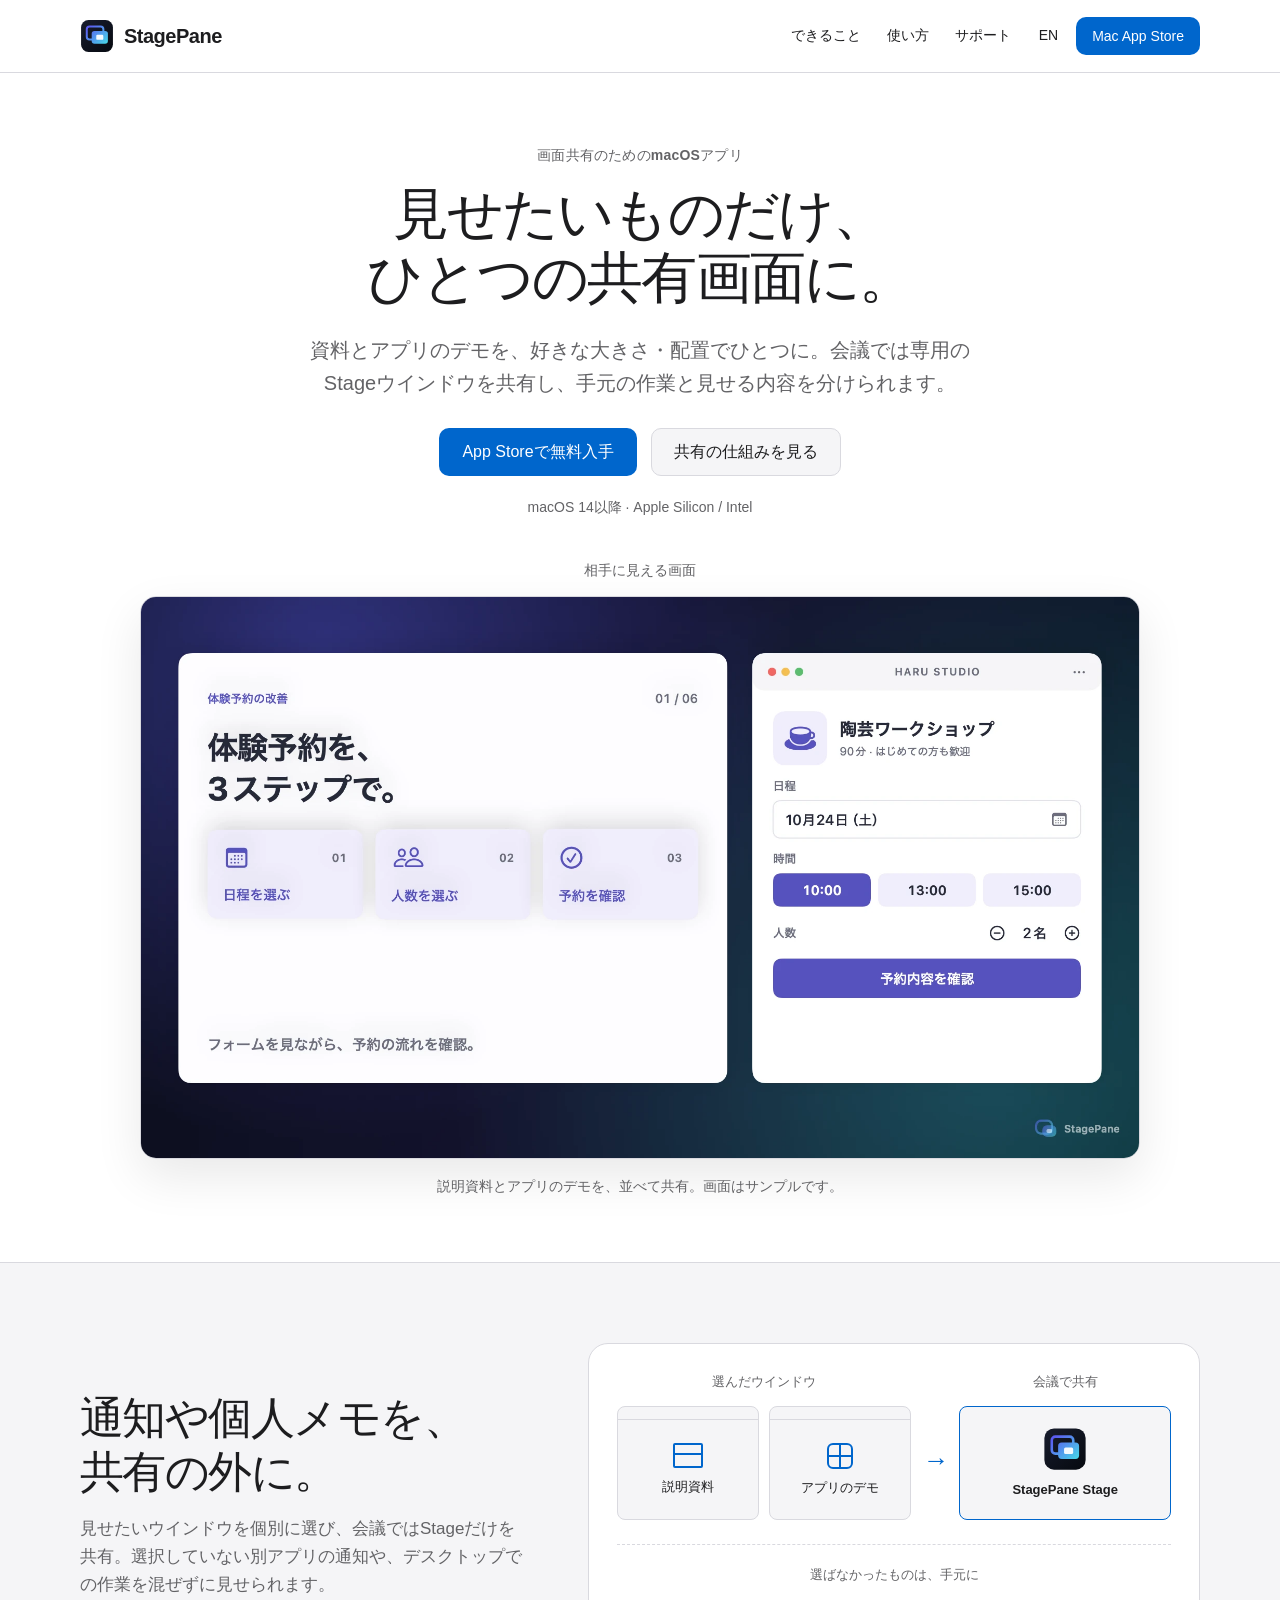
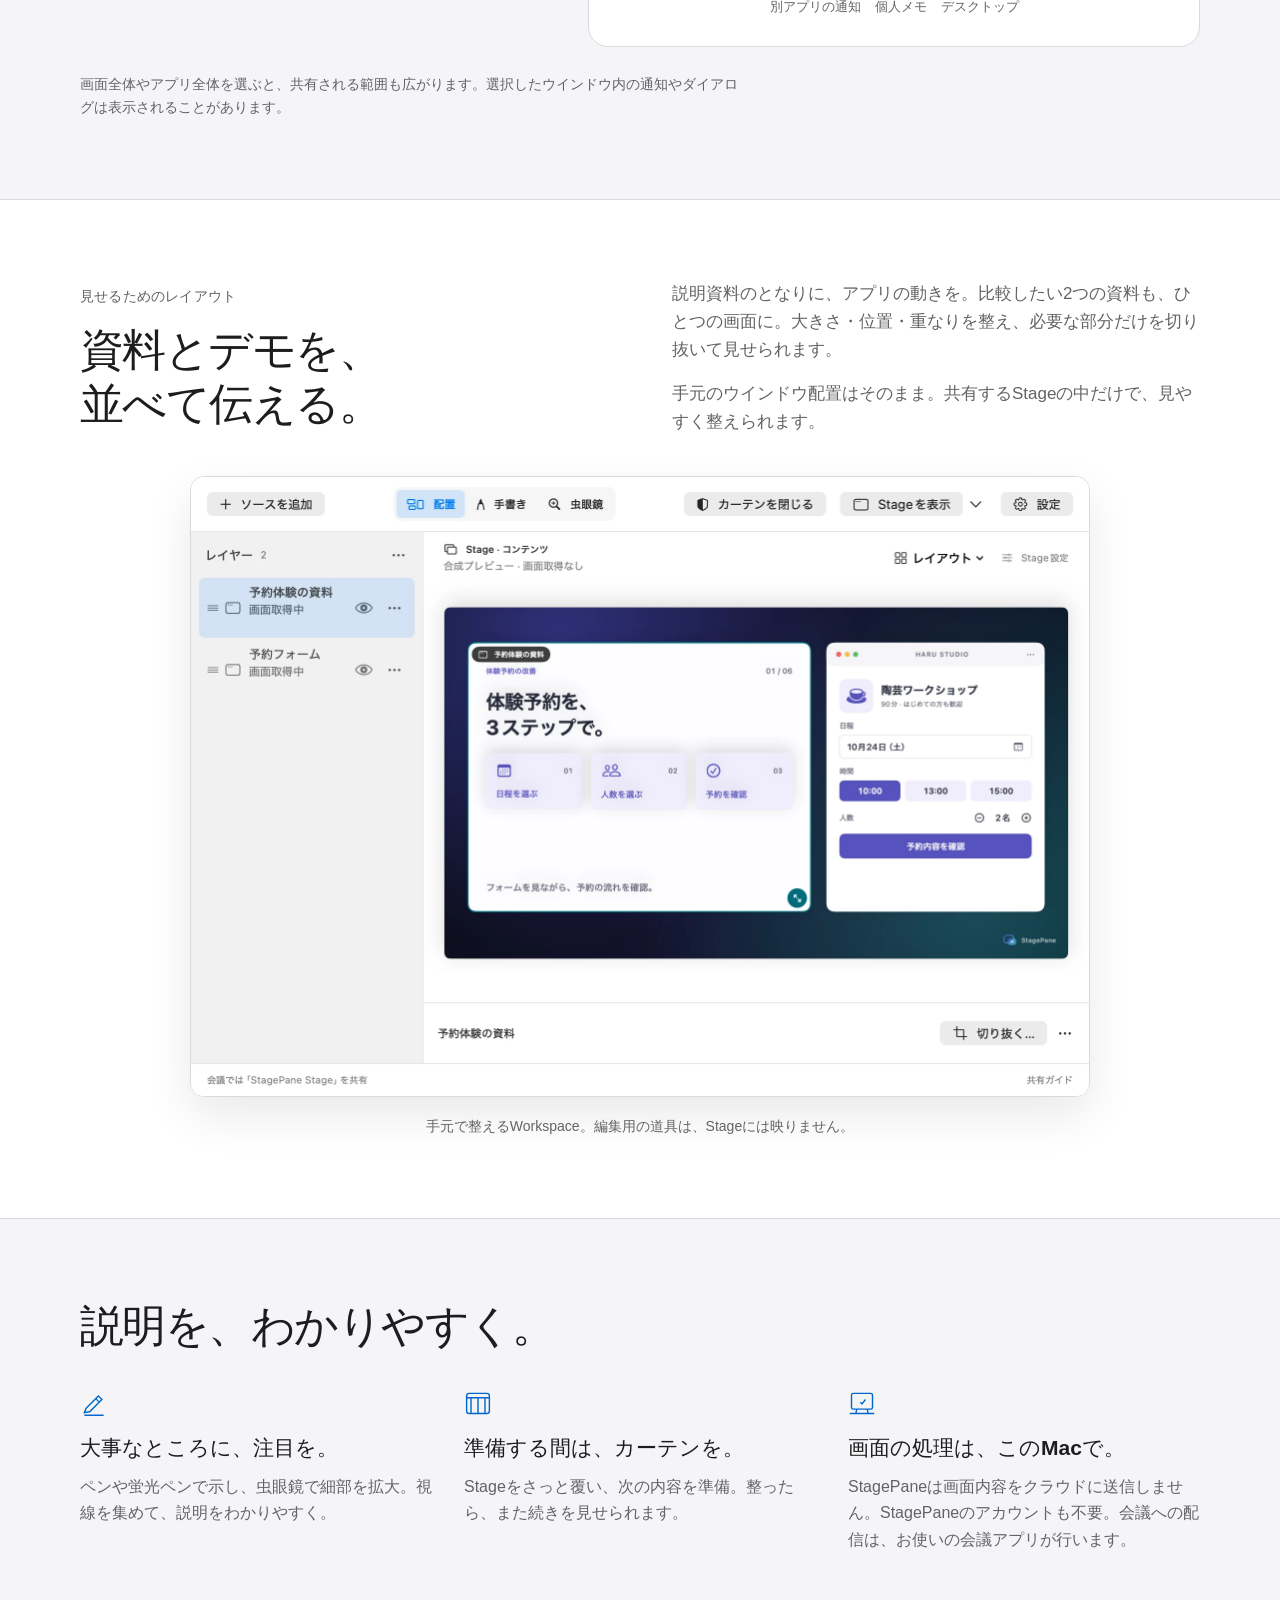
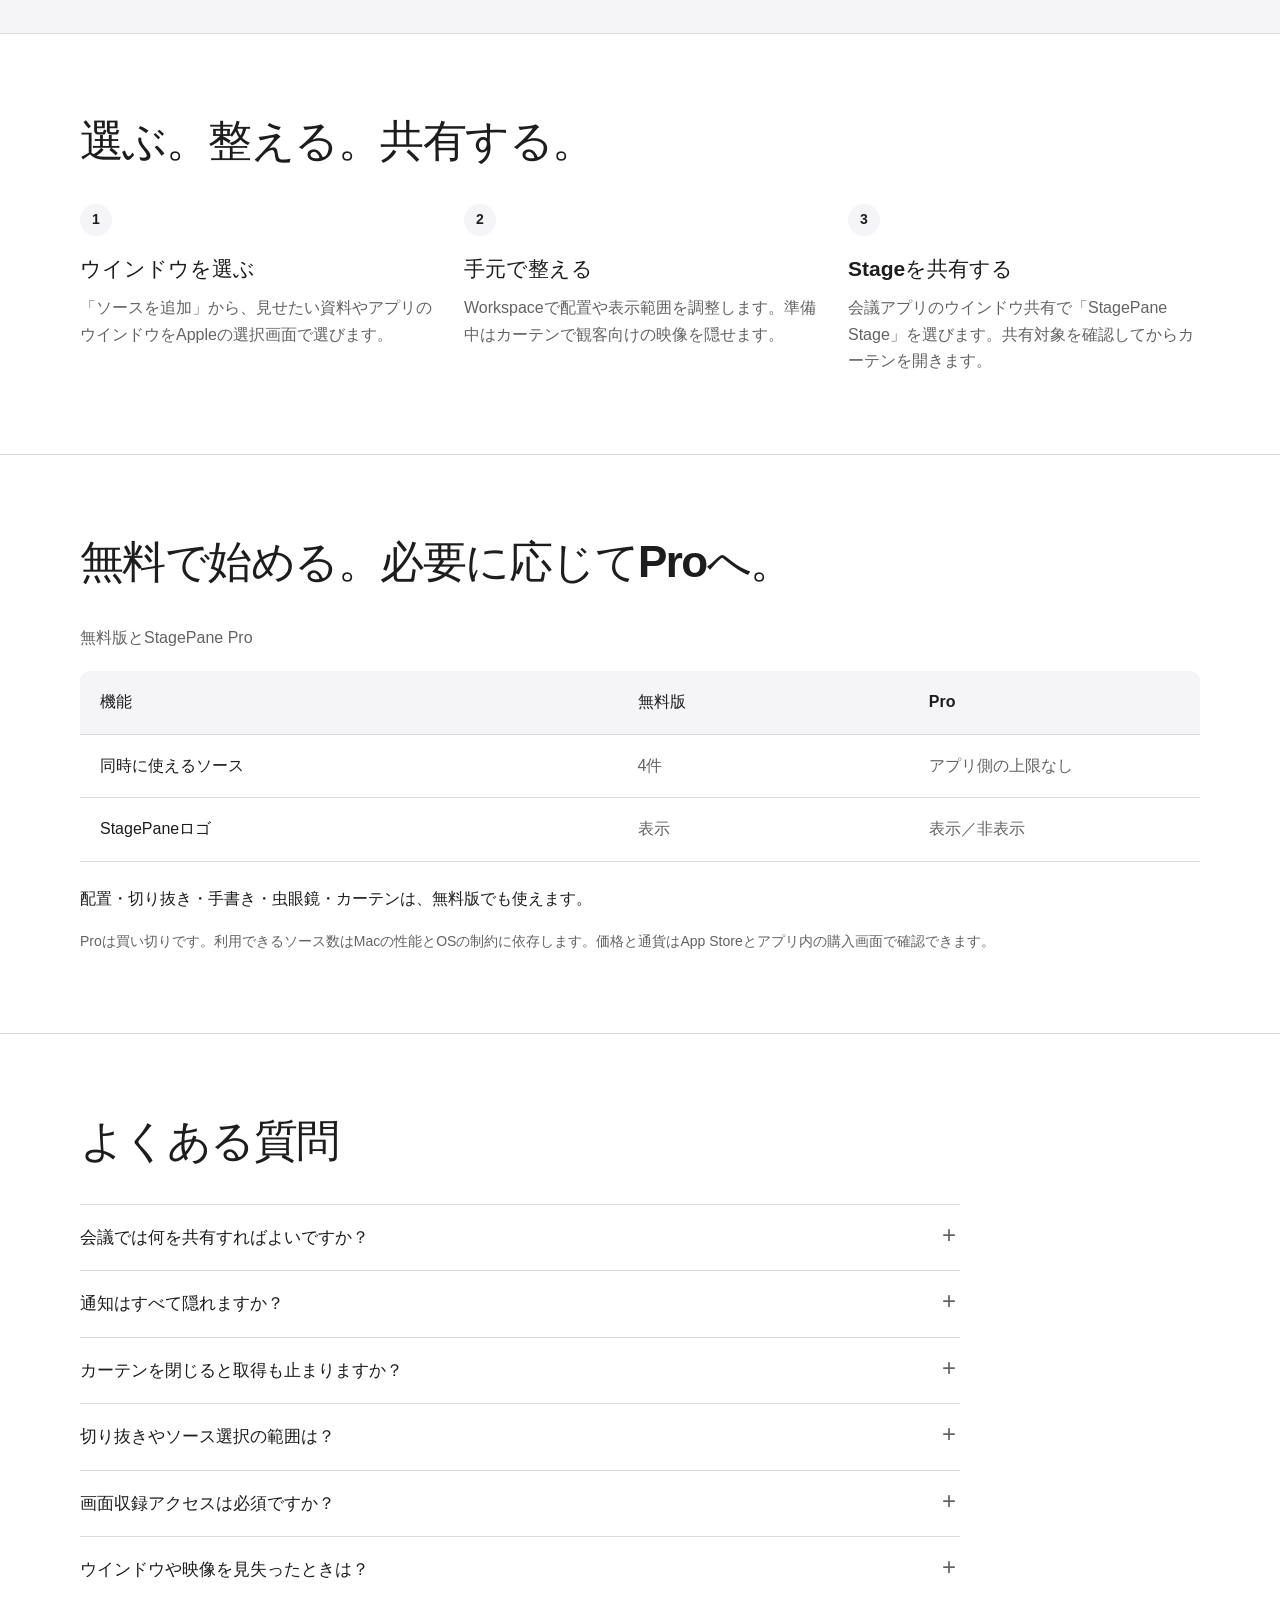
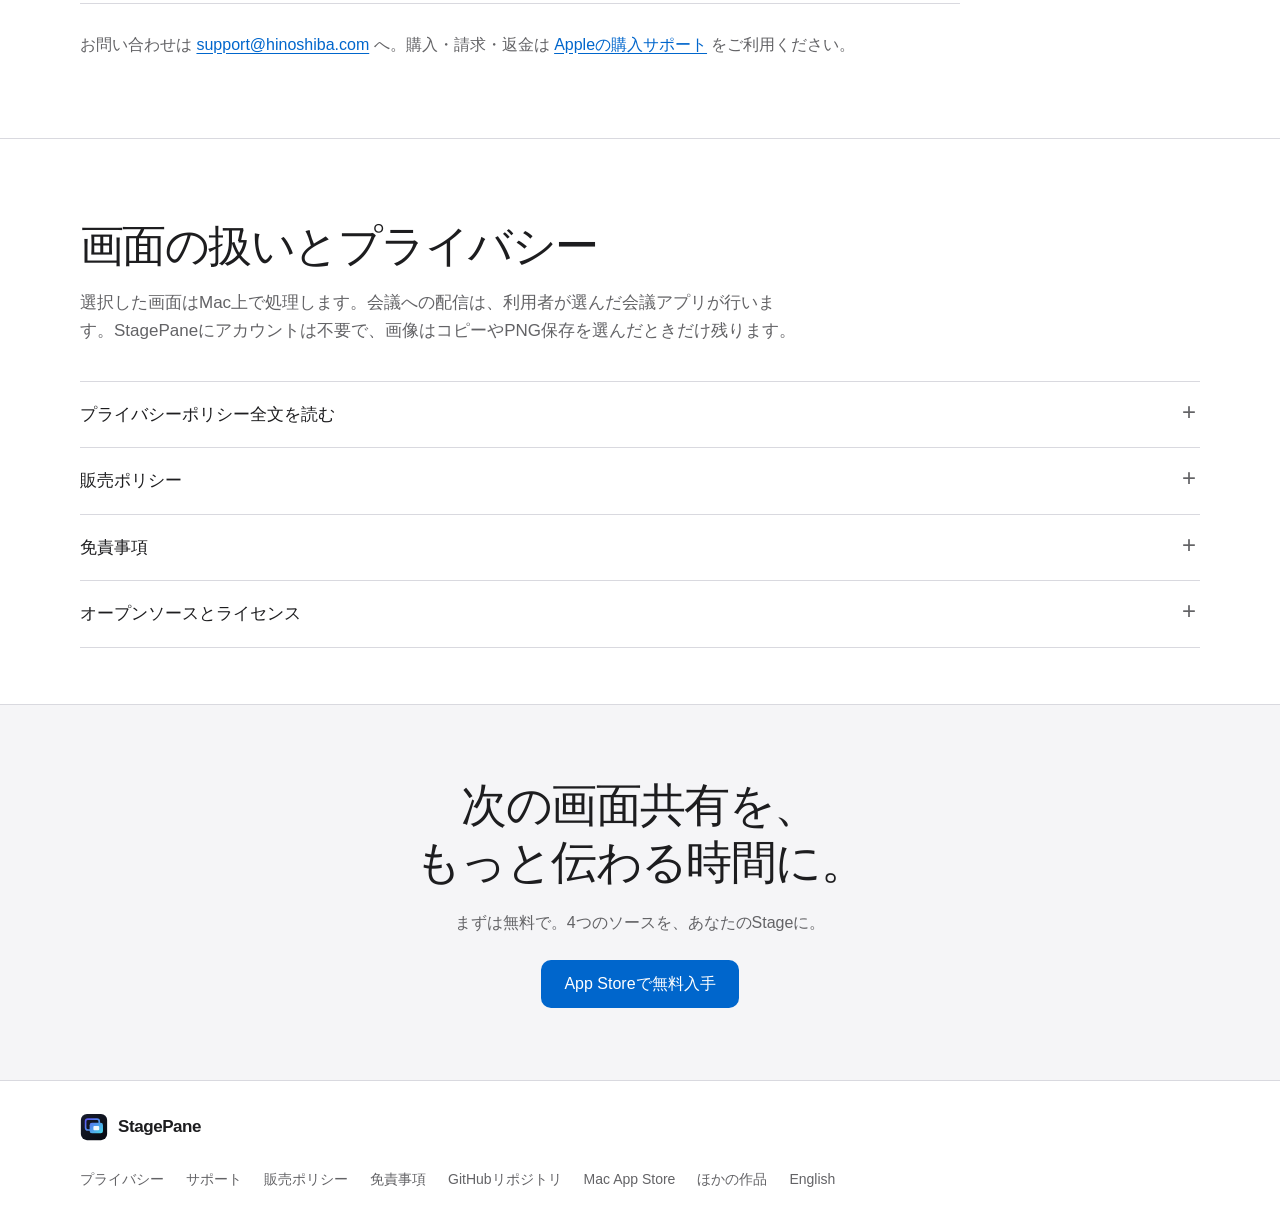
==== site/index.html @ 351c5b65 "Explain StagePane benefits with audience-first product examples Signed-off-by: kai-kun-ai <261557697" ====
<!doctype html>
<html lang="ja">
<head>
<meta charset="utf-8">
<meta name="viewport" content="width=device-width, initial-scale=1">
<title>StagePane — 見せたいものだけ、ひとつの共有ウインドウに。</title>
<meta name="description" data-i18n="meta-description" content="資料とアプリを自由に並べて、ひとつの共有ウインドウに。選んだウインドウだけを共有し、通知や手元の作業と分けられるmacOSアプリ。4ソースまで無料。">
<meta name="theme-color" content="#ffffff" media="(prefers-color-scheme: light)">
<meta name="theme-color" content="#161617" media="(prefers-color-scheme: dark)">
<meta property="og:type" content="website">
<meta property="og:site_name" content="StagePane">
<meta property="og:locale" data-i18n="meta-locale" content="ja_JP">
<meta property="og:locale:alternate" data-i18n="meta-alternate-locale" content="en_US">
<meta property="og:title" data-i18n="meta-title" content="StagePane — 見せたいものだけ、ひとつの共有ウインドウに。">
<meta property="og:description" data-i18n="meta-description" content="資料とアプリを自由に並べて、ひとつの共有ウインドウに。選んだウインドウだけを共有し、通知や手元の作業と分けられるmacOSアプリ。4ソースまで無料。">
<meta property="og:url" data-i18n="meta-url" content="https://stagepane.hinoshiba.com/">
<meta property="og:image" data-i18n="meta-image" content="https://stagepane.hinoshiba.com/assets/screenshots/ja/product-stage.webp">
<meta property="og:image:type" content="image/webp">
<meta property="og:image:width" content="1920">
<meta property="og:image:height" content="1080">
<meta property="og:image:alt" data-i18n="meta-image-alt" content="説明資料と予約アプリのデモを左右に並べたStageの表示例">
<meta name="twitter:card" content="summary_large_image">
<meta name="twitter:title" data-i18n="meta-title" content="StagePane — 見せたいものだけ、ひとつの共有ウインドウに。">
<meta name="twitter:description" data-i18n="meta-description" content="資料とアプリを自由に並べて、ひとつの共有ウインドウに。選んだウインドウだけを共有し、通知や手元の作業と分けられるmacOSアプリ。4ソースまで無料。">
<meta name="twitter:image" data-i18n="meta-image" content="https://stagepane.hinoshiba.com/assets/screenshots/ja/product-stage.webp">
<meta name="twitter:image:alt" data-i18n="meta-image-alt" content="説明資料と予約アプリのデモを左右に並べたStageの表示例">
<link rel="canonical" data-i18n="canonical" href="https://stagepane.hinoshiba.com/">
<link rel="alternate" hreflang="ja" href="https://stagepane.hinoshiba.com/">
<link rel="alternate" hreflang="en" href="https://stagepane.hinoshiba.com/?lang=en">
<link rel="alternate" hreflang="x-default" href="https://stagepane.hinoshiba.com/">
<link rel="icon" href="assets/StagePaneMark.svg" type="image/svg+xml">
<link rel="stylesheet" href="styles.css?v=20261014-product">
<script id="application-data" type="application/ld+json">{"@context": "https://schema.org", "@type": "SoftwareApplication", "name": "StagePane", "applicationCategory": "ProductivityApplication", "operatingSystem": "macOS 14 or later", "description": "資料とアプリを自由に並べて、ひとつの共有ウインドウに。選んだウインドウだけを共有し、通知や手元の作業と分けられるmacOSアプリ。4ソースまで無料。", "url": "https://stagepane.hinoshiba.com/", "sameAs": "https://github.com/hinoshiba/StagePane", "license": "https://www.apache.org/licenses/LICENSE-2.0"}</script>
<script defer src="site.js?v=20261014-product"></script>
</head><body>
<a data-i18n="skip" href="#main" class="skip-link">本文へ移動</a>
<header class="site-header"><div class="shell header-inner">
<a class="brand" data-i18n="home" href="#top" aria-label="StagePane ホーム"><img src="assets/StagePaneMark.svg" width="36" height="36" alt=""><span>StagePane</span></a>
<nav class="site-nav" data-i18n="nav" aria-label="メインナビゲーション"><a data-i18n="features" href="#features">できること</a>
<a data-i18n="how" href="#how-it-works">使い方</a>
<a data-i18n="support" href="#support">サポート</a></nav>
<div class="header-actions">
<a data-i18n="language" href="?lang=en" data-language="en" hreflang="en" lang="en" aria-label="英語に切り替える">EN</a>
<a data-i18n="store" href="https://apps.apple.com/jp/app/id6802005741" class="button button-primary">Mac App Store</a>
</div>
<details class="mobile-menu">
<summary data-i18n="menu">メニュー</summary>
<nav data-i18n="nav" aria-label="メインナビゲーション"><a data-i18n="features" href="#features">できること</a>
<a data-i18n="how" href="#how-it-works">使い方</a>
<a data-i18n="support" href="#support">サポート</a></nav>
</details></div></header>
<main id="main">
<section class="hero" id="top"><div class="shell">
<p data-i18n="eyebrow" class="eyebrow">画面共有のためのmacOSアプリ</p>
<h1 data-i18n="hero-title">見せたいものだけ、<br>ひとつの共有画面に。</h1>
<p data-i18n="hero-lead" class="lead">資料とアプリのデモを、好きな大きさ・配置でひとつに。会議では専用のStageウインドウを共有し、手元の作業と見せる内容を分けられます。</p>
<div class="hero-actions">
<a data-i18n="store-cta" href="https://apps.apple.com/jp/app/id6802005741" class="button button-primary">App Storeで無料入手</a>
<a data-i18n="preview-link" href="#features" class="button button-secondary">共有の仕組みを見る</a>
</div>
<p data-i18n="compatibility" class="compatibility">macOS 14以降 · Apple Silicon / Intel</p>
</div></section>
<section class="shell" id="workspace-proof" aria-labelledby="audience-label">
<figure class="hero-preview">
<p class="image-label" id="audience-label" data-i18n="audience-label">相手に見える画面</p>
<a class="stage-preview" data-i18n="stage-zoom" href="assets/screenshots/ja/product-stage.webp" aria-label="画像を拡大: 説明資料と予約アプリのデモを左右に並べたStageの表示例">
<img data-i18n="stage-image" src="assets/screenshots/ja/product-stage.webp" alt="説明資料と予約アプリのデモを左右に並べたStageの表示例" width="960" height="540" loading="eager" decoding="async" fetchpriority="high"></a>
<figcaption data-i18n="preview-caption">説明資料とアプリのデモを、並べて共有。画面はサンプルです。</figcaption>
</figure></section>
<section class="section privacy-benefit" id="features"><div class="shell">
<span class="anchor-alias" id="examples" aria-hidden="true"></span>
<div class="benefit-intro"><div class="section-heading">
<h2 data-i18n="privacy-benefit-title">通知や個人メモを、<br>共有の外に。</h2>
<p data-i18n="privacy-benefit-copy">見せたいウインドウを個別に選び、会議ではStageだけを共有。選択していない別アプリの通知や、デスクトップでの作業を混ぜずに見せられます。</p>
</div>
<div class="scope-diagram" role="group" data-i18n="diagram-label" aria-label="ウインドウを個別に選んだ場合の共有範囲">
<div class="scope-shared">
<div class="scope-input"><p class="diagram-label" data-i18n="chosen-windows">選んだウインドウ</p>
<div class="window-pair"><div class="mini-window"><span class="mini-window-bar" aria-hidden="true"></span><span class="slide-symbol" aria-hidden="true"></span><strong data-i18n="sample-slides">説明資料</strong></div><div class="mini-window"><span class="mini-window-bar" aria-hidden="true"></span><span class="app-symbol" aria-hidden="true"></span><strong data-i18n="sample-demo">アプリのデモ</strong></div></div></div>
<span class="scope-arrow" aria-hidden="true">→</span>
<div class="scope-output"><p class="diagram-label" data-i18n="shared-window">会議で共有</p><div class="mini-stage"><img src="assets/StagePaneMark.svg" width="44" height="44" alt=""><strong>StagePane Stage</strong></div></div>
</div><div class="scope-private"><p class="diagram-label" data-i18n="private-label">選ばなかったものは、手元に</p><div class="private-items"><span data-i18n="private-notifications">別アプリの通知</span><span data-i18n="private-notes">個人メモ</span><span data-i18n="private-desktop">デスクトップ</span></div></div>
</div></div>
<p class="scope-note" data-i18n="sharing-condition">画面全体やアプリ全体を選ぶと、共有される範囲も広がります。選択したウインドウ内の通知やダイアログは表示されることがあります。</p>
</div></section>
<section class="section layout-benefit"><div class="shell">
<div class="layout-intro"><div class="section-heading"><p class="eyebrow" data-i18n="layout-eyebrow">見せるためのレイアウト</p><h2 data-i18n="layout-title">資料とデモを、<br>並べて伝える。</h2></div><div class="layout-copy"><p data-i18n="layout-copy">説明資料のとなりに、アプリの動きを。比較したい2つの資料も、ひとつの画面に。大きさ・位置・重なりを整え、必要な部分だけを切り抜いて見せられます。</p><p data-i18n="layout-detail">手元のウインドウ配置はそのまま。共有するStageの中だけで、見やすく整えられます。</p></div></div>
<figure class="workspace-showcase"><a data-preview="product-workspace" data-i18n="workspace-zoom" href="assets/screenshots/ja/product-workspace-light.webp" aria-label="画像を拡大: 2つのレイヤーを並べたWorkspace。左にレイヤー一覧、右に資料と予約アプリの合成画面">
<picture><source media="(prefers-color-scheme: dark)" data-i18n="workspace-dark" srcset="assets/screenshots/ja/product-workspace-dark.webp"><img data-i18n="workspace-image" src="assets/screenshots/ja/product-workspace-light.webp" alt="2つのレイヤーを並べたWorkspace。左にレイヤー一覧、右に資料と予約アプリの合成画面" width="900" height="620" loading="lazy" decoding="async"></picture></a>
<figcaption data-i18n="workspace-caption">手元で整えるWorkspace。編集用の道具は、Stageには映りません。</figcaption></figure>
</div></section>
<section class="section tools-benefit"><div class="shell">
<div class="section-heading"><h2 data-i18n="tools-title"><span class="phrase">説明を、</span><span class="phrase">わかりやすく。</span></h2></div>
<div class="feature-grid">
<article class="feature-card"><svg viewBox="0 0 32 32" aria-hidden="true" fill="none" stroke="currentColor" stroke-width="1.6"><path d="m7 22 14-14 4 4-14 14-6 1zM18 11l4 4M5 30h22"/></svg><h3 data-i18n="explain-title">大事なところに、注目を。</h3><p data-i18n="explain-copy">ペンや蛍光ペンで示し、虫眼鏡で細部を拡大。視線を集めて、説明をわかりやすく。</p></article>
<article class="feature-card"><svg viewBox="0 0 32 32" aria-hidden="true" fill="none" stroke="currentColor" stroke-width="1.6"><rect x="3" y="5" width="26" height="23" rx="3"/><path d="M3 10h26M8 10v18M16 10v18M24 10v18"/></svg><h3 data-i18n="curtain-title">準備する間は、カーテンを。</h3><p data-i18n="curtain-copy">Stageをさっと覆い、次の内容を準備。整ったら、また続きを見せられます。</p></article>
<article class="feature-card"><svg viewBox="0 0 32 32" aria-hidden="true" fill="none" stroke="currentColor" stroke-width="1.6"><rect x="4" y="5" width="24" height="18" rx="2"/><path d="M2 28h28M10 23l-1 5M22 23l1 5m-9-13 2 2 4-5"/></svg><h3 data-i18n="local-title">画面の処理は、このMacで。</h3><p data-i18n="local-copy">StagePaneは画面内容をクラウドに送信しません。StagePaneのアカウントも不要。会議への配信は、お使いの会議アプリが行います。</p></article>
</div></div></section>
<section class="section" id="how-it-works"><div class="shell">
<div class="section-heading">
<h2 data-i18n="workflow-title"><span class="phrase">選ぶ。</span><span class="phrase">整える。</span><span class="phrase">共有する。</span></h2>
</div><ol class="steps">
<li>
<h3 data-i18n="step-1">ウインドウを選ぶ</h3>
<p data-i18n="step-1-copy">「ソースを追加」から、見せたい資料やアプリのウインドウをAppleの選択画面で選びます。</p>
</li>
<li>
<h3 data-i18n="step-2">手元で整える</h3>
<p data-i18n="step-2-copy">Workspaceで配置や表示範囲を調整します。準備中はカーテンで観客向けの映像を隠せます。</p>
</li>
<li>
<h3 data-i18n="step-3">Stageを共有する</h3>
<p data-i18n="step-3-copy">会議アプリのウインドウ共有で「StagePane Stage」を選びます。共有対象を確認してからカーテンを開きます。</p>
</li>
</ol></div></section>
<section class="section" id="plans"><div class="shell">
<div class="section-heading">
<h2 data-i18n="plan-title">無料で始める。必要に応じてProへ。</h2>
</div>
<table class="plan-table">
<caption data-i18n="plan-caption">無料版とStagePane Pro</caption>
<thead><tr>
<th data-i18n="plan-feature" scope="col">機能</th>
<th data-i18n="plan-free" scope="col">無料版</th>
<th data-i18n="plan-pro" scope="col">Pro</th>
</tr></thead><tbody>
<tr>
<th data-i18n="plan-sources" scope="row">同時に使えるソース</th>
<td data-i18n="plan-four">4件</td>
<td data-i18n="plan-unlimited">アプリ側の上限なし</td>
</tr>
<tr>
<th data-i18n="plan-mark" scope="row">StagePaneロゴ</th>
<td data-i18n="plan-shown">表示</td>
<td data-i18n="plan-optional">表示／非表示</td>
</tr>

</tbody></table>
<p data-i18n="plan-common" class="plan-common">配置・切り抜き・手書き・虫眼鏡・カーテンは、無料版でも使えます。</p>
<p data-i18n="plan-note" class="plan-note">Proは買い切りです。利用できるソース数はMacの性能とOSの制約に依存します。価格と通貨はApp Storeとアプリ内の購入画面で確認できます。</p>
</div></section>
<section class="section" id="support"><div class="shell">
<div class="section-heading">
<h2 data-i18n="faq-title">よくある質問</h2>
</div><div class="faq-list">
<details>
<summary data-i18n="faq-share">会議では何を共有すればよいですか？</summary>
<p data-i18n="faq-share-copy">会議アプリで「StagePane Stage」ウインドウを選んでください。Workspaceは手元の編集用です。アプリ全体や画面全体を共有するとWorkspaceも映る場合があるため、共有対象を確認してください。</p>
</details>
<details><summary data-i18n="faq-notifications">通知はすべて隠れますか？</summary><p data-i18n="faq-notifications-copy">通知を自動で削除する機能ではありません。ウインドウを個別に選び、会議では「StagePane Stage」だけを共有すると、選択外の別アプリの通知はStageに含まれません。画面全体・アプリ全体を選んだ場合や、選択したウインドウ内の通知・ダイアログは共有されることがあります。</p></details>
<details>
<summary data-i18n="faq-curtain">カーテンを閉じると取得も止まりますか？</summary>
<p data-i18n="faq-curtain-copy">カーテンは観客向けの映像を覆い、画面取得は継続します。「すべて停止」は取得を終了し、再接続待ちを含む全レイヤーを削除します。1件だけ一時的に隠す場合は、そのレイヤーの「非表示」を使います。</p>
</details>
<details>
<summary data-i18n="faq-crop">切り抜きやソース選択の範囲は？</summary>
<p data-i18n="faq-crop-copy">各ソースはAppleの選択画面で、その取得セッション用に許可します。アプリを選ぶと複数ウインドウが含まれる場合があるため、範囲を絞るには1つのウインドウを選びます。切り抜きはStageの表示範囲を変えるもので、選択したソース全体の取得範囲は変わりません。</p>
</details>
<details>
<summary data-i18n="faq-access">画面収録アクセスは必須ですか？</summary>
<p data-i18n="faq-access-copy">アプリ全体の画面収録アクセスは任意です。初回の案内を閉じても、Appleの選択画面で選んだ内容を共有できます。macOSによるソース選択や共有の確認は、その都度表示されることがあります。</p>
</details>
<details>
<summary data-i18n="faq-recovery">ウインドウや映像を見失ったときは？</summary>
<p data-i18n="faq-recovery-copy">メニューバーのStagePaneアイコンからWorkspaceやStageを再表示できます。共有が終了したレイヤーは「選び直す」で再接続すると、配置と切り抜きを保てます。ソース選択や取得開始のエラーは、Workspace内の案内から再試行できます。</p>
</details>


</div><p class="support-direct" data-i18n="support-direct">お問い合わせは <a class="contact-link" href="mailto:support@hinoshiba.com">support@hinoshiba.com</a> へ。購入・請求・返金は <a class="contact-link" href="https://support.apple.com/billing">Appleの購入サポート</a> をご利用ください。</p></div></section>
<section class="section" id="privacy"><div class="shell">
<span class="anchor-alias" id="security" aria-hidden="true"></span>
<div class="section-heading">
<h2 data-i18n="privacy-title">画面の扱いとプライバシー</h2>
<p data-i18n="privacy-summary">選択した画面はMac上で処理します。会議への配信は、利用者が選んだ会議アプリが行います。StagePaneにアカウントは不要で、画像はコピーやPNG保存を選んだときだけ残ります。</p>
</div><details class="legal-details">
<summary data-i18n="privacy-full">プライバシーポリシー全文を読む</summary>
<div class="policy-copy">
<p data-i18n="t98">選択した画面と手書きは、Mac上でStageを表示するために処理します。画面の配信は、利用者が選んだ会議アプリが行います。</p>
<p data-i18n="t99">設定はMacに保存します。保存するのはStageの形状と外観、ウインドウの動作、セーフエリアガイドとStagePaneマークの設定、ポインタのスタイル・大きさ・色・グロー、カーテンの文言と文字の大きさ、手書きツールの設定、レイヤー一覧の幅、Macの画面収録アクセスの初回確認が済んだかどうか、およびWorkspace・Stage・設定・Pro・画面共有の案内・Macの画面収録アクセスの各ウインドウの位置と大きさです。許可状態そのものは保存せず、macOSから確認します。Mac App Store版はこれに加えて、App Storeの評価依頼を表示する時期の判断にだけ使うローカルな3つの値（成功したセッションの回数、その最初の日付、評価依頼を最後に表示したアプリのバージョン）を保存します。画面、ソース名、Stage上のソースの配置、手書きは保存しません。手書きは作業中のメモリで扱い、「すべて停止」または終了で破棄します。「画像をコピー」はシステムのクリップボードへPNGを置き、ほかのアプリから参照できます。「PNGを保存」は選択した場所へ書き込みます。不要な画像は利用者が削除できます。</p>
<p data-i18n="t100">開発者はアプリ内の画面や個人データを収集しません。Proの購入・復元はAppleが処理します。このサイトはGitHub Pagesで配信され、接続情報は配信事業者に処理されます。</p>
<p data-i18n="t101">画面の選択はAppleの共有ピッカーで変更できます。切り抜きは表示範囲を変える機能で、選択したソース全体の取得範囲は変わりません。カーテンはStageの表示を覆い、取得を終了するには「すべて停止」を使います。アプリ全体のMacの画面収録アクセスは任意で、「許可する」を選んだ場合だけ要求します。macOSのシステム設定で変更でき、未許可でもピッカーで選んだ内容は共有できます。</p>
<p data-i18n="privacy-sharing">StagePaneは、画面、手書き、その他のデータを開発者や第三者へ送信しません。このアプリはネットワークのエンタイトルメントを持たずに配布されており、アプリ自身がネットワーク接続を開くことはできません。画面はソースが動作している間だけメモリで保持し、そのソースを非表示または解除したとき、「すべて停止」を選んだとき、終了したときに解放します。画面に由来するデータで残るのは、利用者自身が「画像をコピー」「PNGを保存」で作成した画像だけで、クリップボードまたは選択した場所に残ります。Proの購入・復元はAppleが処理し、その処理に画面は一切含まれません。</p>
<p data-i18n="privacy-static-en">英語版のプライバシーポリシーは、JavaScriptなしで読める<a class="contact-link" href="en/privacy/" hreflang="en" lang="en">静的ページ</a>でも公開しています。</p>
<p><a class="contact-link" href="https://www.apple.com/legal/privacy/">Apple Privacy</a> · <a class="contact-link" href="https://docs.github.com/en/site-policy/privacy-policies/github-general-privacy-statement">GitHub Privacy</a></p>
<p data-i18n="contact-retention">問い合わせのメールアドレスと本文は対応のために必要な期間だけ保管し、削除依頼を受け付けます。</p>
<p><a class="contact-link" href="mailto:support@hinoshiba.com">support@hinoshiba.com</a></p>
</div></details></div></section>
<section class="section" id="terms"><div class="shell"><details class="legal-details">
<summary data-i18n="terms-title">販売ポリシー</summary>
<div class="policy-copy">
<p data-i18n="t103">公式アプリはMac App Storeで配信しています。価格、追加購入の内容、対応環境はApp Storeとアプリ内の購入画面をご確認ください。購入・支払い・返金の手続きにはAppleの規定が適用されます。このサイトでは販売・決済を行いません。</p>
<a data-i18n="t104" href="https://support.apple.com/billing" class="contact-link">Appleの購入サポート</a>
<p data-i18n="sales-disclosure">販売事業者の氏名、住所および電話番号については、「特定商取引法に基づく表記」の開示請求をいただいた場合、法令に基づき遅滞なく電子メールにて提供いたします。</p>
<p data-i18n="sales-disclosure-contact">購入判断前に確認できるよう、<a class="contact-link" href="mailto:support@hinoshiba.com">support@hinoshiba.com</a>へご請求ください。購入済みである必要はありません。</p>
<a data-i18n="sales-reference" href="https://www.no-trouble.caa.go.jp/qa/advertising.html" class="contact-link">参考: 特定商取引法ガイド</a>
</div></details></div></section>
<section class="section" id="disclaimer"><div class="shell"><details class="legal-details">
<summary data-i18n="disclaimer-title">免責事項</summary>
<div class="policy-copy">
<p data-i18n="disclaimer-1">本サイトならびに本サイトで紹介・公開しているアプリケーション、コンテンツ、成果物およびソースコード等は、制作者が個人(hinoshiba)として制作・提供しているものです。</p>
<p data-i18n="disclaimer-2">これらは制作者が所属する組織・団体とは関係なく、所属組織・団体の公式な見解、製品、サービスまたは活動を示すものではありません。</p>
<p data-i18n="disclaimer-3">本サイトおよび本アプリケーション等に関するお問い合わせ、サポートその他の責任は制作者個人が負うものであり、所属組織・団体はこれらの提供・運営には関与しておりません。</p>
<p data-i18n="disclaimer-4">本サイトまたは本アプリケーション等の利用により生じた損害については、法令上認められる範囲において、制作者は責任を負わないものとします。</p>
</div></details></div></section>
<section class="section" id="build"><div class="shell"><details class="legal-details">
<summary data-i18n="build-title">オープンソースとライセンス</summary><div class="policy-copy">
<p data-i18n="build-copy">StagePaneのソースコードはApache License 2.0で公開しています。ビルド方法はREADMEをご覧ください。</p>
<p><a data-i18n="repository" href="https://github.com/hinoshiba/StagePane" class="contact-link">GitHubリポジトリ</a> · <a data-i18n="build-readme" href="https://github.com/hinoshiba/StagePane#build-and-run" class="contact-link">ビルド方法（README）</a></p>
<p data-i18n="t122"><strong>ライセンス:</strong> ソースコードとロゴ・アイコンの著作物はApache License 2.0です。StagePaneの名称やロゴを、公式性や提携を示す商標として使う権利は付与されません。</p>
</div></details></div></section>
<section class="closing"><div class="shell">
<h2 data-i18n="closing-title">次の画面共有を、<br>もっと伝わる時間に。</h2>
<p data-i18n="closing-copy">まずは無料で。4つのソースを、あなたのStageに。</p>
<a data-i18n="store-cta" href="https://apps.apple.com/jp/app/id6802005741" class="button button-primary">App Storeで無料入手</a>
</div></section>
</main>
<footer><div class="shell footer-inner">
<a class="brand" href="#top"><img src="assets/StagePaneMark.svg" width="28" height="28" alt=""><span>StagePane</span></a>
<nav data-i18n="footer-nav" aria-label="関連リンク">
<a data-i18n="privacy-link" href="#privacy">プライバシー</a>
<a data-i18n="support" href="#support">サポート</a>
<a data-i18n="terms-title" href="#terms">販売ポリシー</a>
<a data-i18n="disclaimer-title" href="#disclaimer">免責事項</a>
<a data-i18n="repository" href="https://github.com/hinoshiba/StagePane">GitHubリポジトリ</a>
<a data-i18n="store" href="https://apps.apple.com/jp/app/id6802005741">Mac App Store</a>
<a data-i18n="more-products" href="https://www.hinoshiba.com/products/">ほかの作品</a>
<a data-i18n="footer-language" href="?lang=en" data-language="en" hreflang="en" lang="en" aria-label="英語に切り替える">English</a>
</nav></div></footer>
</body></html>
---- site/styles.css ----
:root {
  color-scheme: light dark;
  --background: #fff;
  --surface: #f5f5f7;
  --surface-raised: #fff;
  --text: #1d1d1f;
  --secondary: #636366;
  --line: #d9d9df;
  --accent: #0066cc;
  --accent-hover: #0054a8;
  --on-accent: #fff;
  --header-background: rgba(255, 255, 255, 0.94);
  --preview-shadow: 0 18px 48px rgba(0, 0, 0, 0.09);
  --shell: 1120px;
  font-family: -apple-system, BlinkMacSystemFont, "Segoe UI", "Hiragino Sans", "Yu Gothic UI", sans-serif;
  font-synthesis: none;
}

@media (prefers-color-scheme: dark) {
  :root {
    --background: #161617;
    --surface: #202022;
    --surface-raised: #262628;
    --text: #f5f5f7;
    --secondary: #b0b0b5;
    --line: #424246;
    --accent: #69adff;
    --accent-hover: #96c5ff;
    --on-accent: #081d37;
    --header-background: rgba(22, 22, 23, 0.94);
    --preview-shadow: 0 18px 48px rgba(0, 0, 0, 0.22);
  }
}

* { box-sizing: border-box; }
html { background: var(--background); scroll-behavior: smooth; scroll-padding-top: 96px; -webkit-text-size-adjust: 100%; }
body { margin: 0; min-width: 320px; color: var(--text); background: var(--background); font-size: 16px; line-height: 1.65; -webkit-font-smoothing: antialiased; }
h1, h2, h3, p, figure { margin: 0; }
h1, h2, h3 { text-wrap: balance; }
.phrase { display: inline-block; white-space: nowrap; }
h1, h2 { font-weight: 650; letter-spacing: -0.035em; }
h3 { font-size: 21px; font-weight: 600; line-height: 1.4; }
p { overflow-wrap: break-word; }
strong, b { font-weight: 600; }
img, svg { display: block; max-width: 100%; }
img { height: auto; object-fit: contain; }
picture { display: block; }
a { color: var(--accent); text-underline-offset: 0.2em; }
a:hover { color: var(--accent-hover); }
button, input, select, textarea { font: inherit; }
button, a, summary { -webkit-tap-highlight-color: transparent; }
button, summary { touch-action: manipulation; }
:focus-visible { outline: 3px solid var(--accent); outline-offset: 4px; border-radius: 4px; }
[id] { scroll-margin-top: 96px; }
.shell { width: min(calc(100% - 64px), var(--shell)); margin-inline: auto; }
.anchor-alias { display: block; height: 0; }
.skip-link { position: fixed; top: 12px; left: 16px; z-index: 100; padding: 10px 16px; border-radius: 8px; color: var(--on-accent); background: var(--accent); transform: translateY(-160%); }
.skip-link:focus { transform: none; }

/* Navigation stays compact while the product image leads the page. */
.site-header { position: sticky; top: 0; z-index: 30; border-bottom: 1px solid var(--line); background: var(--header-background); backdrop-filter: blur(18px); -webkit-backdrop-filter: blur(18px); }
.header-inner { display: flex; align-items: center; gap: 28px; min-height: 72px; }
.brand { display: inline-flex; align-items: center; flex-shrink: 0; gap: 10px; color: var(--text); font-size: 20px; font-weight: 600; letter-spacing: -0.025em; text-decoration: none; }
.brand:hover { color: var(--text); }
.brand img { width: 34px; height: 34px; }
.site-nav { display: flex; align-items: center; gap: 26px; margin-left: auto; }
.site-nav a, .header-actions > a:not(.button) { display: inline-flex; align-items: center; min-height: 44px; color: var(--text); font-size: 14px; text-decoration: none; }
.site-nav a:hover, .header-actions > a:not(.button):hover { color: var(--accent); }
.header-actions { display: flex; align-items: center; gap: 18px; }
.header-actions .button { min-height: 38px; padding: 8px 15px; font-size: 14px; }
.mobile-menu { position: relative; display: none; flex-shrink: 0; }
.mobile-menu summary { display: flex; align-items: center; justify-content: center; min-width: 44px; min-height: 44px; padding: 8px 12px; border: 1px solid var(--line); border-radius: 8px; color: var(--text); background: var(--surface); font-size: 14px; cursor: pointer; list-style: none; }
.mobile-menu summary::-webkit-details-marker { display: none; }
.mobile-menu summary::marker { content: ""; }
.mobile-menu nav { position: absolute; top: calc(100% + 10px); right: 0; display: grid; width: min(280px, calc(100vw - 32px)); max-height: calc(100svh - 90px); overflow-y: auto; padding: 8px; border: 1px solid var(--line); border-radius: 12px; background: var(--surface-raised); box-shadow: var(--preview-shadow); }
.mobile-menu nav a { display: flex; align-items: center; min-height: 44px; padding: 10px 12px; border-radius: 6px; color: var(--text); text-decoration: none; }
.mobile-menu nav a:hover { background: var(--surface); color: var(--accent); }

.hero { padding: 72px 0 0; }
.hero .shell > h1, .hero .shell > .eyebrow, .hero-copy { max-width: 1000px; margin-inline: auto; text-align: center; }
.hero .lead { text-align: center; }
.eyebrow { margin-bottom: 16px; color: var(--secondary); font-size: 14px; font-weight: 600; line-height: 1.5; letter-spacing: 0.015em; }
.hero h1 { font-size: clamp(38px, 4.8vw, 56px); line-height: 1.14; }
.hero h1 em { font-style: normal; }
.lead { max-width: 680px; margin: 24px auto 0; color: var(--secondary); font-size: 20px; line-height: 1.65; text-wrap: pretty; }
.hero-actions { display: flex; flex-wrap: wrap; align-items: center; justify-content: center; gap: 14px; margin-top: 28px; }
.button { display: inline-flex; align-items: center; justify-content: center; gap: 8px; min-height: 48px; max-width: 100%; padding: 12px 22px; border: 1px solid transparent; border-radius: 10px; font-size: 16px; font-weight: 500; line-height: 1.35; text-align: center; text-decoration: none; transition: background-color 0.16s ease, border-color 0.16s ease; }
.button-primary { color: var(--on-accent); background: var(--accent); }
.button-primary:hover { color: var(--on-accent); background: var(--accent-hover); }
.button-secondary { color: var(--text); background: var(--surface); border-color: var(--line); }
.button-secondary:hover { color: var(--text); background: var(--surface-raised); border-color: var(--secondary); }
.compatibility { display: flex; flex-wrap: wrap; justify-content: center; gap: 6px 18px; margin: 20px 0 0; padding: 0; color: var(--secondary); font-size: 14px; list-style: none; text-align: center; }
.hero-preview { max-width: 1000px; margin: 40px auto 0; }
#workspace-proof { padding-bottom: 64px; }
.hero-preview > a, .hero-preview > picture { display: block; border: 1px solid var(--line); border-radius: 16px; box-shadow: var(--preview-shadow); }
.hero-preview img { width: 100%; border-radius: 15px; }
.hero-preview figcaption, .preview-note { max-width: 760px; margin: 16px auto 0; color: var(--secondary); font-size: 14px; text-align: center; }
.hero-preview a:focus-visible { outline-offset: 6px; }
a[data-preview] { cursor: zoom-in; }

.section { padding: 80px 0; border-top: 1px solid var(--line); }
.section-heading { max-width: 720px; margin-bottom: 36px; }
.section-heading h2 { font-size: clamp(30px, 3.5vw, 44px); line-height: 1.22; }
.section-heading p:not(.eyebrow) { margin-top: 16px; color: var(--secondary); font-size: 17px; }
.section-heading .eyebrow { margin-top: 0; }
.section-heading .preview-note { margin-inline: 0; text-align: left; }
.feature-grid { display: grid; grid-template-columns: repeat(3, minmax(0, 1fr)); gap: 32px; }
.feature-card { min-width: 0; padding: 0; }
.feature-card p { margin-top: 12px; color: var(--secondary); }
.feature-card > svg { width: 28px; height: 28px; margin-bottom: 16px; color: var(--accent); }
.steps { display: grid; grid-template-columns: repeat(3, minmax(0, 1fr)); gap: 32px; margin: 0; padding: 0; list-style: none; counter-reset: step; }
.steps li { min-width: 0; counter-increment: step; }
.steps li::before { content: counter(step); display: grid; width: 32px; height: 32px; margin-bottom: 18px; border-radius: 50%; color: var(--text); background: var(--surface); font-size: 14px; font-weight: 600; place-items: center; }
.steps p { margin-top: 12px; color: var(--secondary); }

.plan-table { width: 100%; border-collapse: collapse; table-layout: fixed; font-size: 16px; text-align: left; }
.plan-table caption { margin-bottom: 20px; color: var(--secondary); text-align: left; }
.plan-table th, .plan-table td { padding: 18px 20px; border-bottom: 1px solid var(--line); vertical-align: top; overflow-wrap: normal; }
.plan-table thead th { color: var(--text); background: var(--surface); font-weight: 600; }
.plan-table thead th:first-child { width: 48%; border-top-left-radius: 10px; }
.plan-table thead th:last-child { border-top-right-radius: 10px; }
.plan-table tbody th { color: var(--text); font-weight: 500; }
.plan-table td { color: var(--secondary); }
.plan-note { margin-top: 18px; color: var(--secondary); font-size: 14px; }
.faq-list { max-width: 880px; }
.faq-list > details { border-bottom: 1px solid var(--line); }
.faq-list > details:first-child { border-top: 1px solid var(--line); }
.faq-list summary, .legal-details > summary { position: relative; padding: 20px 36px 20px 0; font-size: 17px; font-weight: 500; line-height: 1.5; cursor: pointer; list-style: none; }
.faq-list summary::-webkit-details-marker, .legal-details > summary::-webkit-details-marker { display: none; }
.faq-list summary::marker, .legal-details > summary::marker { content: ""; }
.faq-list summary::after, .legal-details > summary::after { content: "+"; position: absolute; top: 18px; right: 4px; color: var(--secondary); font-size: 24px; line-height: 1; font-weight: 400; }
.faq-list details[open] > summary::after, .legal-details[open] > summary::after { content: "−"; }
.faq-list details > p, .faq-list details > div { max-width: 76ch; padding: 0 36px 22px 0; color: var(--secondary); }
.faq-list details > p + p { padding-top: 0; }
.policy-copy { max-width: 78ch; font-size: 16px; line-height: 1.75; overflow-wrap: break-word; }
.policy-copy h2 { margin-bottom: 20px; font-size: clamp(26px, 3vw, 36px); line-height: 1.3; }
.policy-copy h3 { margin: 28px 0 12px; }
.policy-copy p + p { margin-top: 18px; }
.policy-copy ul, .policy-copy ol { padding-left: 24px; }
.legal-details { border-bottom: 1px solid var(--line); }
.legal-details:first-of-type { border-top: 1px solid var(--line); }
.legal-details > .policy-copy { padding-bottom: 28px; }
#terms, #disclaimer, #build { padding-block: 0; border-top: 0; }
#terms .legal-details, #disclaimer .legal-details, #build .legal-details { border-top: 0; }
.contact-link { font-weight: 500; overflow-wrap: anywhere; }
code, pre, kbd { font-family: ui-monospace, SFMono-Regular, Menlo, Consolas, monospace; font-size: 0.9em; }
code { overflow-wrap: anywhere; }
kbd { padding: 2px 5px; border: 1px solid var(--line); border-radius: 4px; background: var(--surface); white-space: nowrap; }
pre { overflow-x: auto; padding: 20px; border-radius: 8px; background: var(--surface); }

.closing { padding: 72px 0; border-top: 1px solid var(--line); background: var(--surface); text-align: center; }
.closing h2 { max-width: 760px; margin-inline: auto; font-size: clamp(30px, 4vw, 46px); line-height: 1.25; }
.closing p { max-width: 680px; margin: 18px auto 24px; color: var(--secondary); }
.closing .button { margin-top: 24px; }
.closing p + .button { margin-top: 0; }
.closing img { width: 56px; margin: 0 auto 24px; }
footer { border-top: 1px solid var(--line); }
.footer-inner { display: flex; flex-wrap: wrap; align-items: center; gap: 20px 32px; padding-block: 32px; }
.footer-inner .brand { font-size: 17px; }
.footer-inner .brand img { width: 28px; height: 28px; }
.footer-inner p { color: var(--secondary); font-size: 14px; }
.footer-inner nav { display: flex; flex-wrap: wrap; gap: 4px 22px; width: 100%; }
.footer-inner nav a { display: inline-flex; align-items: center; min-height: 36px; color: var(--secondary); font-size: 14px; text-decoration: none; }
.footer-inner nav a:hover { color: var(--accent); text-decoration: underline; }

/* The standalone English policy shares the same typography and appearance. */
.policy-hero { padding: 80px 0 48px; border-bottom: 1px solid var(--line); }
.policy-hero h1 { max-width: 900px; font-size: clamp(34px, 5vw, 56px); line-height: 1.18; }
.policy-lead { max-width: 760px; margin-top: 24px; color: var(--secondary); font-size: 18px; }
.policy-meta { margin-top: 24px; color: var(--secondary); font-size: 14px; }
.policy-meta > span { padding-inline: 8px; }
.policy-layout { display: grid; grid-template-columns: 240px minmax(0, 1fr); align-items: start; gap: 64px; padding-block: 48px 80px; }
.policy-toc { position: sticky; top: 32px; }
.policy-toc h2 { font-size: 17px; line-height: 1.4; }
.policy-toc ol { display: grid; gap: 4px; margin: 16px 0 24px; padding: 0; list-style: none; }
.policy-toc li a { display: inline-block; padding: 7px 0; font-size: 14px; line-height: 1.5; }
.policy-contact-card { padding: 18px; border-radius: 10px; background: var(--surface); }
.policy-contact-card strong { display: block; margin-bottom: 8px; font-size: 14px; }
.policy-contact-card a { font-size: 14px; overflow-wrap: anywhere; }
.policy-article { min-width: 0; max-width: 78ch; }
.policy-article section + section { margin-top: 38px; padding-top: 32px; border-top: 1px solid var(--line); }
.policy-article h2 { margin-bottom: 16px; font-size: 26px; line-height: 1.3; }
.policy-article p { font-size: 16px; line-height: 1.75; }
.policy-article p + p { margin-top: 18px; }
.policy-article a { overflow-wrap: anywhere; }

/* Explain the sharing boundary before introducing editing tools. */
.image-label { margin-bottom: 14px; text-align: center; color: var(--secondary); font-size: 14px; font-weight: 600; }
.stage-preview { cursor: zoom-in; }
.privacy-benefit { background: var(--surface); }
.benefit-intro { display: grid; grid-template-columns: minmax(0, .85fr) minmax(0, 1.15fr); gap: 56px; align-items: center; }
.benefit-intro .section-heading { margin-bottom: 0; }
.scope-diagram { min-width: 0; padding: 28px; border: 1px solid var(--line); border-radius: 20px; background: var(--background); }
.scope-shared { display: grid; grid-template-columns: minmax(0, 1fr) 24px minmax(0, .72fr); gap: 12px; align-items: center; }
.diagram-label { color: var(--secondary); font-size: 13px; font-weight: 600; text-align: center; line-height: 1.5; }
.window-pair { display: grid; grid-template-columns: repeat(2, minmax(0, 1fr)); gap: 10px; margin-top: 14px; }
.mini-window { position: relative; display: flex; flex-direction: column; align-items: center; justify-content: center; min-height: 114px; padding: 24px 5px 10px; border: 1px solid var(--line); border-radius: 8px; background: var(--surface); }
.mini-window-bar { position: absolute; top: 0; left: 0; right: 0; height: 13px; border-bottom: 1px solid var(--line); }
.mini-window strong, .mini-stage strong { font-size: 13px; text-align: center; line-height: 1.4; }
.slide-symbol { width: 30px; height: 25px; margin-bottom: 10px; border: 2px solid var(--accent); border-radius: 2px; background: linear-gradient(transparent 40%, var(--accent) 40%, var(--accent) 47%, transparent 47%); }
.app-symbol { width: 26px; height: 26px; margin-bottom: 10px; border: 2px solid var(--accent); border-radius: 6px; background: linear-gradient(90deg, transparent 44%, var(--accent) 44%, var(--accent) 53%, transparent 53%), linear-gradient(transparent 44%, var(--accent) 44%, var(--accent) 53%, transparent 53%); }
.scope-arrow { margin-top: 28px; color: var(--accent); font-size: 26px; text-align: center; }
.mini-stage { display: flex; flex-direction: column; align-items: center; justify-content: center; gap: 10px; min-height: 114px; margin-top: 14px; padding: 12px 8px; border: 1px solid var(--accent); border-radius: 8px; background: var(--surface); }
.scope-private { margin-top: 24px; padding-top: 20px; border-top: 1px dashed var(--line); }
.private-items { display: flex; flex-wrap: wrap; justify-content: center; gap: 8px 14px; margin-top: 12px; color: var(--secondary); font-size: 13px; }
.scope-note { max-width: 85ch; margin: 26px 0 0; color: var(--secondary); font-size: 14px; }
.layout-intro { display: grid; grid-template-columns: 1fr 1fr; align-items: center; gap: 64px; margin-bottom: 40px; }
.layout-intro .section-heading { margin-bottom: 0; }
.layout-copy { color: var(--secondary); font-size: 17px; }
.layout-copy p + p { margin-top: 16px; }
.workspace-showcase { max-width: 900px; margin-inline: auto; }
.workspace-showcase > a { display: block; border: 1px solid var(--line); border-radius: 14px; box-shadow: var(--preview-shadow); }
.workspace-showcase img { width: 100%; border-radius: 13px; }
.workspace-showcase figcaption { margin-top: 18px; text-align: center; color: var(--secondary); font-size: 14px; }
.tools-benefit { background: var(--surface); }
.plan-common { margin-top: 24px; }
.support-direct { max-width: 880px; margin-top: 28px; color: var(--secondary); }
#privacy { padding-bottom: 0; }
#build { padding-bottom: 56px; }

@media (max-width: 960px) {
  .benefit-intro { grid-template-columns: minmax(0, 1fr); gap: 32px; }
  .scope-diagram { max-width: 650px; width: 100%; margin-inline: auto; }
  .layout-intro { gap: 32px; }
  .header-inner { gap: 18px; }
  .site-nav { display: none; }
  .header-actions { margin-left: auto; }
  .mobile-menu { display: block; }
  .hero { padding-top: 64px; }
  .feature-grid, .steps { gap: 24px; }
  .policy-layout { grid-template-columns: 200px minmax(0, 1fr); gap: 36px; }
}

@media (max-width: 700px) {
  .scope-diagram { padding: 20px 16px; border-radius: 14px; }
  .scope-shared { grid-template-columns: minmax(0, 1fr); gap: 8px; }
  .scope-input, .scope-output { width: 100%; max-width: 260px; margin-inline: auto; }
  .scope-arrow { margin: 0; transform: rotate(90deg); line-height: 1.2; }
  .scope-output .mini-stage { min-height: 82px; flex-direction: row; }
  .mini-window { min-height: 100px; }
  .layout-intro { grid-template-columns: minmax(0, 1fr); gap: 22px; margin-bottom: 28px; }
  .layout-copy { font-size: 16px; }
  html { scroll-padding-top: 88px; }
  [id] { scroll-margin-top: 88px; }
  .shell { width: calc(100% - 40px); }
  .header-inner { min-height: 66px; gap: 12px; }
  .brand { gap: 7px; font-size: 18px; }
  .brand img { width: 30px; height: 30px; }
  .header-actions { gap: 12px; }
  .header-actions .button { display: none; }
  .hero { padding: 48px 0 0; }
  .hero h1 { font-size: clamp(34px, 7vw, 46px); }
  .lead { margin-top: 20px; font-size: 18px; }
  .hero-actions { margin-top: 24px; }
  .hero-preview { margin-top: 32px; }
  #workspace-proof { padding-bottom: 48px; }
  .hero-preview > a, .hero-preview > picture { border-radius: 10px; }
  .hero-preview img { border-radius: 9px; }
  .section { padding: 52px 0; }
  .section-heading { margin-bottom: 28px; }
  .section-heading h2 { font-size: 30px; }
  .section-heading p:not(.eyebrow) { font-size: 16px; }
  .feature-grid, .steps { grid-template-columns: minmax(0, 1fr); gap: 30px; }
  .feature-card h3, .steps h3 { font-size: 20px; }
  .feature-card p, .steps p { margin-top: 8px; }
  .steps li { position: relative; padding-left: 48px; }
  .steps li::before { position: absolute; top: 0; left: 0; margin: 0; }
  .plan-table { font-size: 14px; }
  .plan-table th, .plan-table td { padding: 14px 10px; }
  .plan-table thead th:first-child { width: 42%; }
  .plan-table thead th:nth-child(2) { width: 24%; }
  .plan-table thead th:last-child { width: 34%; }
  .faq-list summary, .legal-details > summary { font-size: 16px; }
  .faq-list details > p, .faq-list details > div { padding-right: 12px; }
  .closing { padding: 52px 0; }
  .footer-inner { gap: 16px; padding-block: 28px; }
  .footer-inner p { flex-basis: 100%; }
  .footer-inner nav { gap: 0 20px; }
  .footer-inner nav a { min-height: 44px; }
  .policy-hero { padding: 48px 0 32px; }
  .policy-lead { font-size: 16px; }
  .policy-layout { grid-template-columns: minmax(0, 1fr); gap: 36px; padding-block: 32px 52px; }
  .policy-toc { position: static; padding-bottom: 28px; border-bottom: 1px solid var(--line); }
  .policy-toc li a { min-height: 44px; padding: 10px 0; font-size: 16px; }
  .policy-contact-card { max-width: 360px; }
  .policy-article h2 { font-size: 24px; }
}

@media (max-width: 380px) {
  .shell { width: calc(100% - 32px); }
  .header-inner { gap: 8px; }
  .header-actions { gap: 8px; }
  .brand { font-size: 17px; }
  .brand img { width: 26px; height: 26px; }
  .mobile-menu summary { padding-inline: 8px; }
  .hero h1 { font-size: 28px; }
  .hero-actions { align-items: stretch; flex-direction: column; gap: 12px; }
  .hero-actions .button { width: 100%; }
  .plan-table th, .plan-table td { padding-inline: 7px; }
  .plan-table thead th:first-child { width: 42%; }
}

@media (prefers-reduced-motion: reduce) {
  html { scroll-behavior: auto; }
  *, *::before, *::after { transition: none !important; animation: none !important; }
}
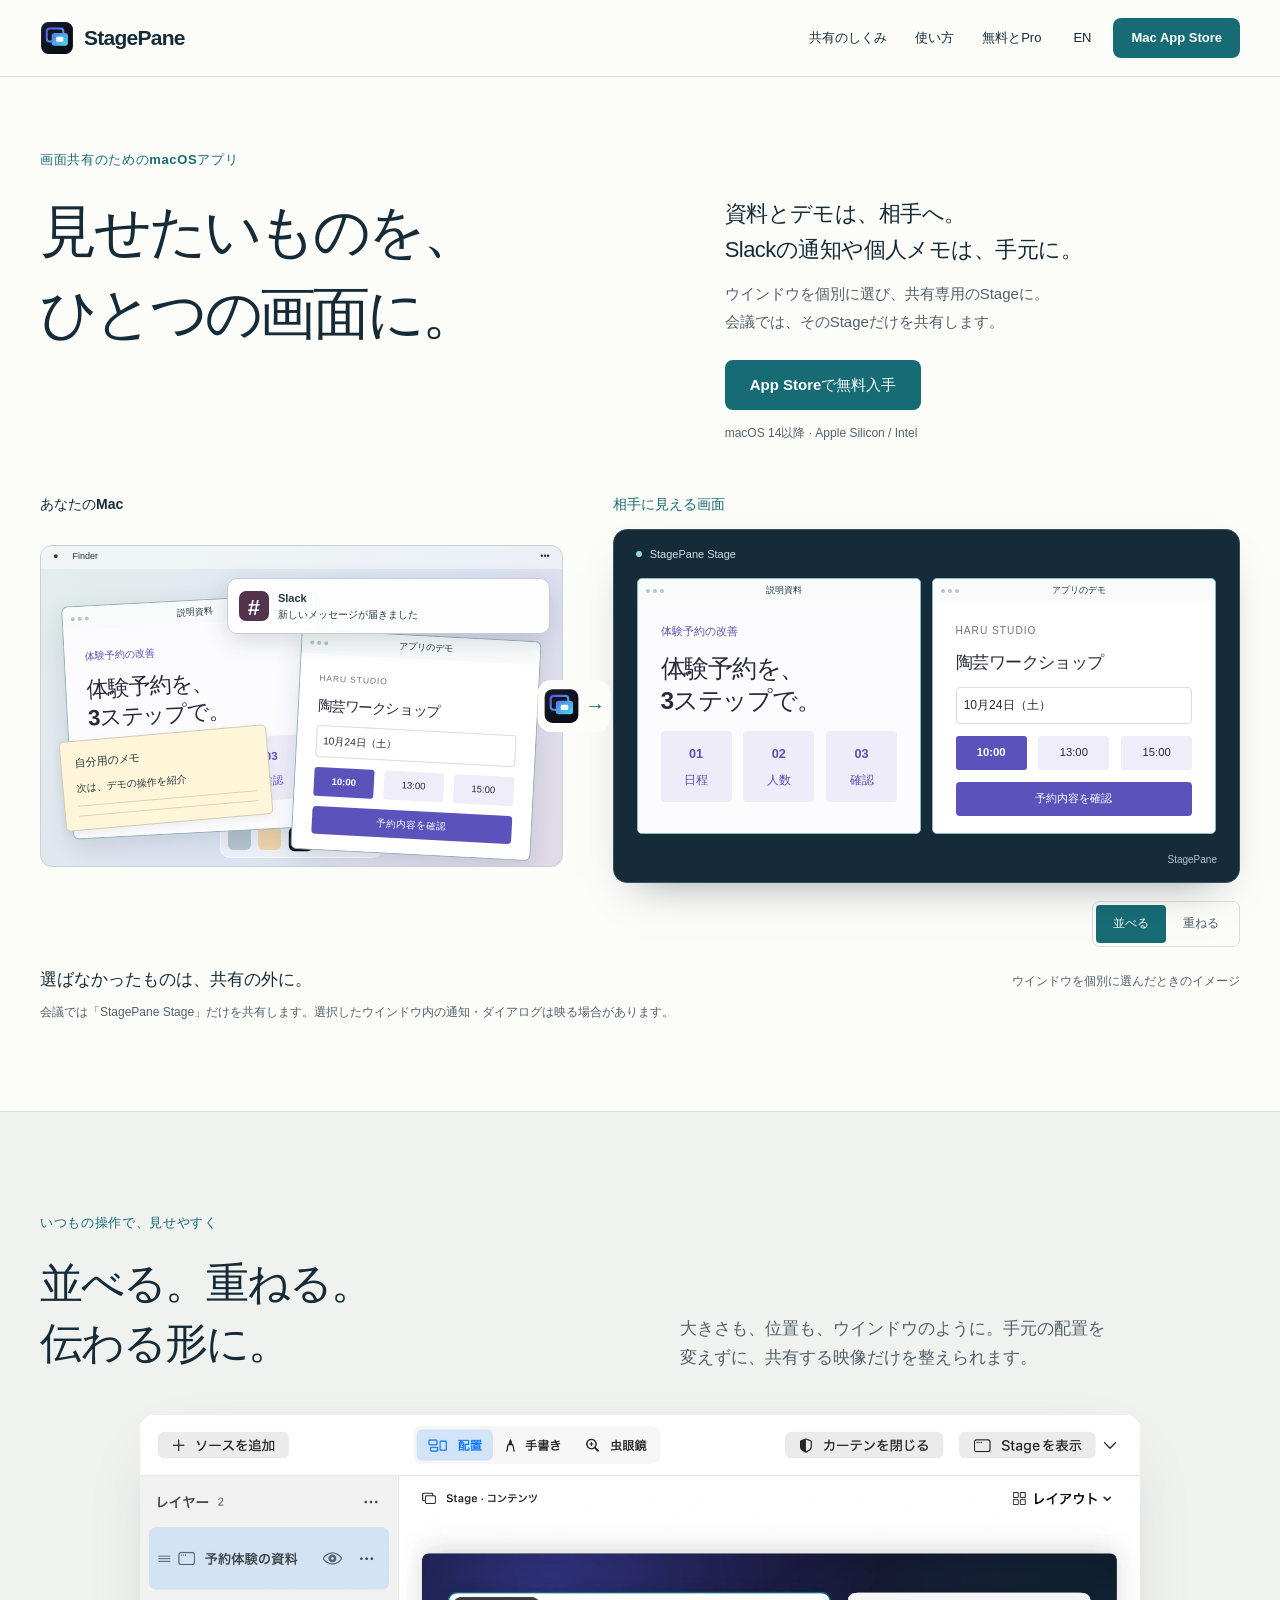
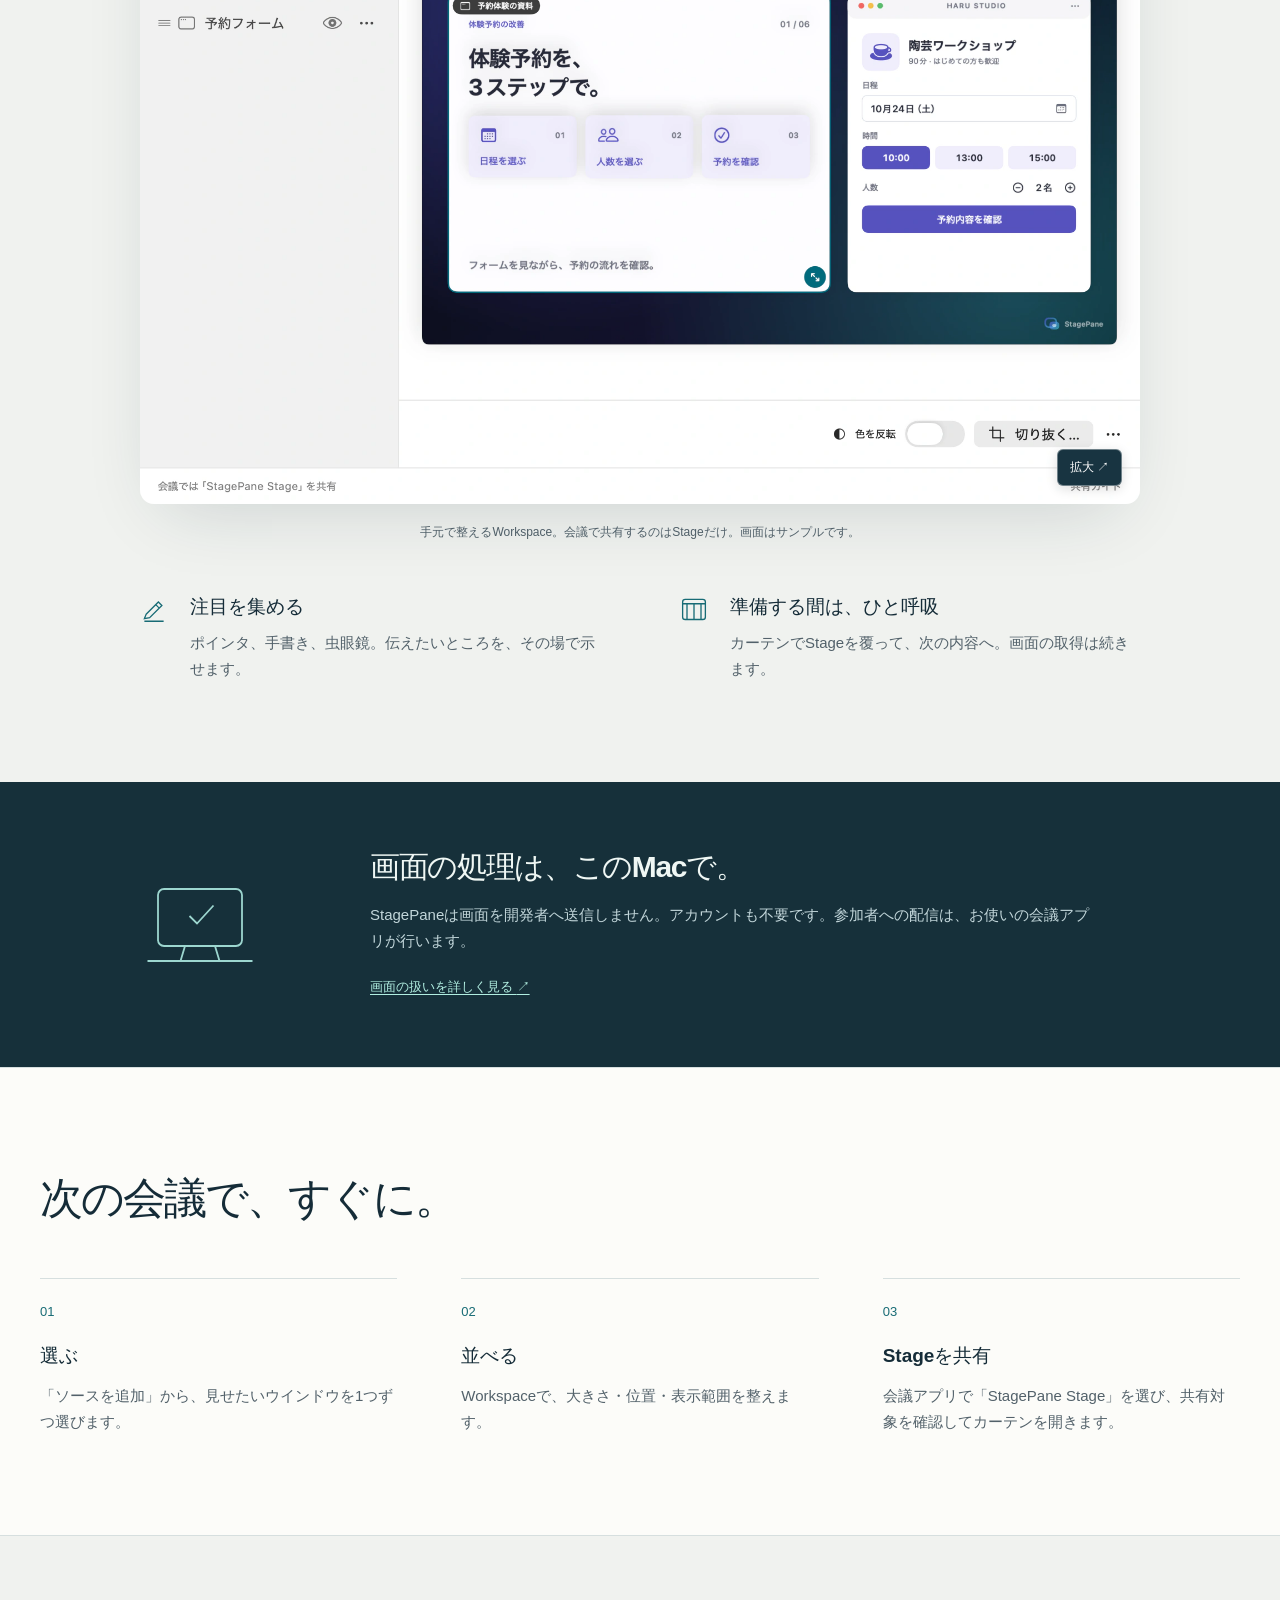
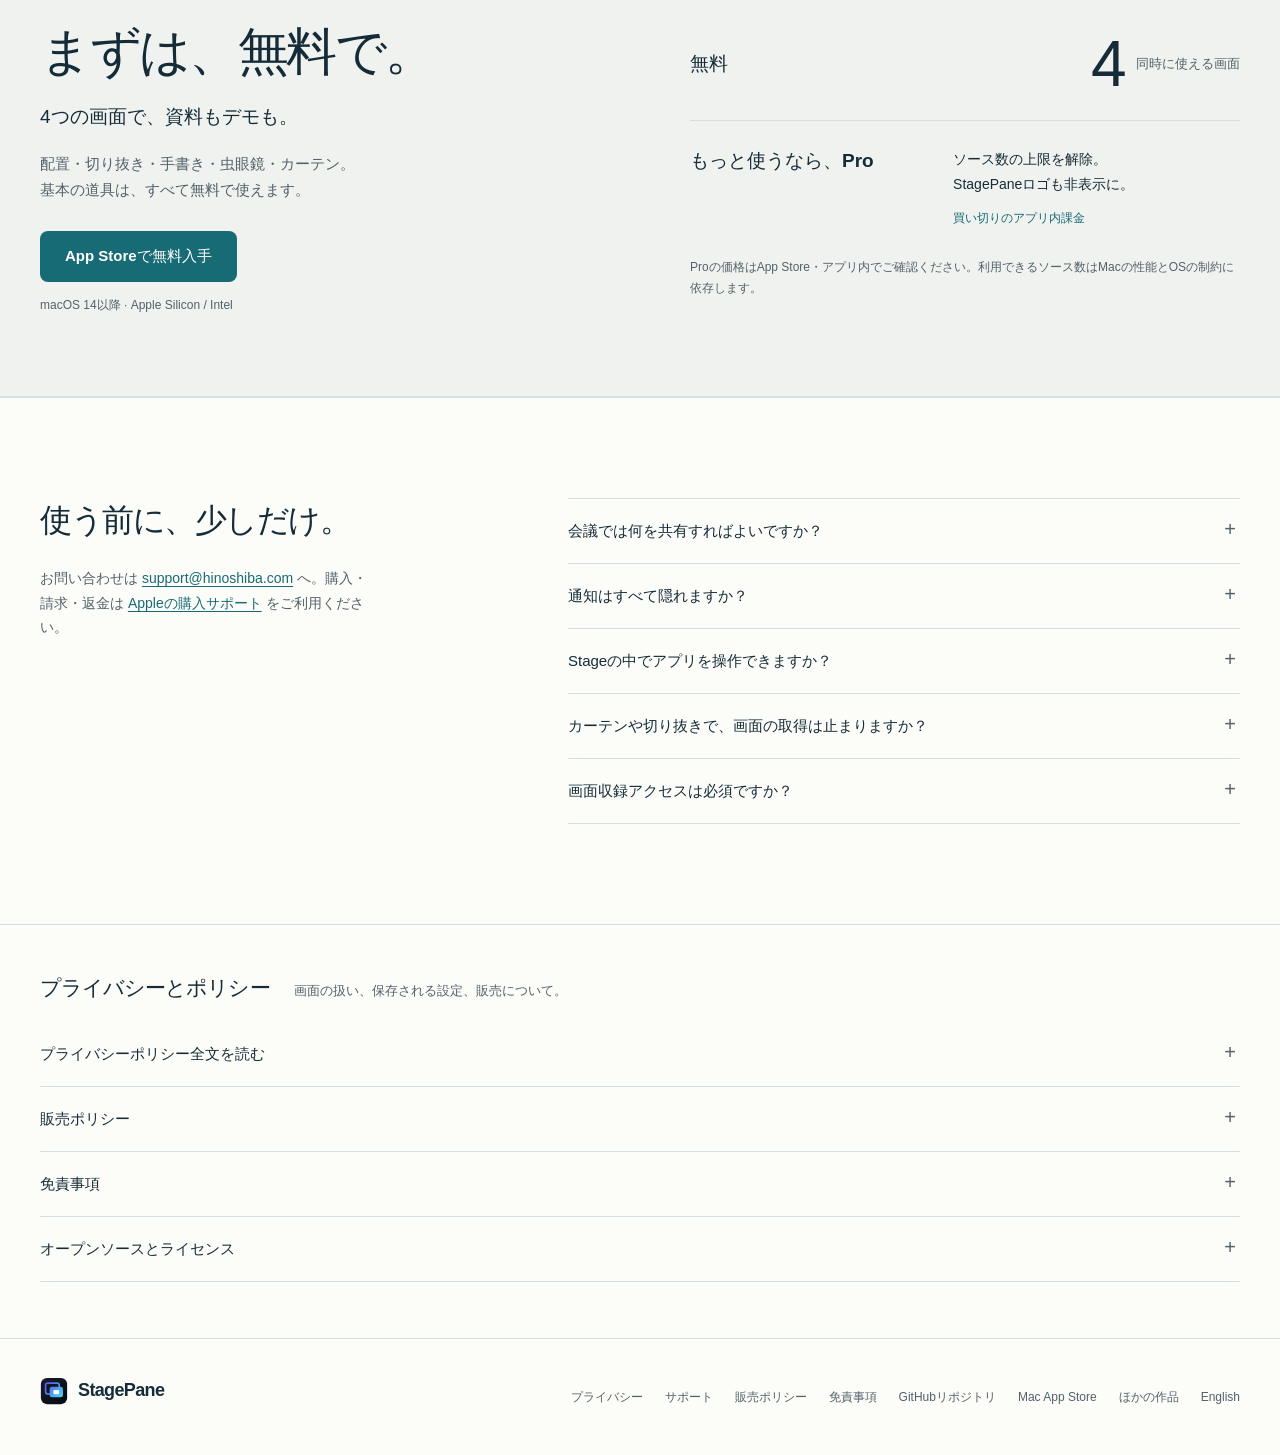
==== commit 6fed732b: "Rebuild landing page around selective screen sharing Signed-off-by: kai-kun-ai <261557697+kai-kun-ai" ====
--- a/site/index.html
+++ b/site/index.html
@@ -3,180 +3,90 @@
 <head>
 <meta charset="utf-8">
 <meta name="viewport" content="width=device-width, initial-scale=1">
-<title>StagePane — 見せたいものだけ、ひとつの共有ウインドウに。</title>
-<meta name="description" data-i18n="meta-description" content="資料とアプリを自由に並べて、ひとつの共有ウインドウに。選んだウインドウだけを共有し、通知や手元の作業と分けられるmacOSアプリ。4ソースまで無料。">
-<meta name="theme-color" content="#ffffff" media="(prefers-color-scheme: light)">
-<meta name="theme-color" content="#161617" media="(prefers-color-scheme: dark)">
+<title>StagePane — 見せたいものを、ひとつの画面に。</title>
+<meta name="description" data-i18n="meta-description" content="資料とデモは相手へ、Slackの通知やメモは手元に。ウインドウを個別に選んで並べ、会議ではStageだけを共有するmacOSアプリ。選択したウインドウ内の通知は映る場合があります。4ソースまで無料。">
+<meta name="theme-color" content="#fcfcf9" media="(prefers-color-scheme: light)">
+<meta name="theme-color" content="#101820" media="(prefers-color-scheme: dark)">
 <meta property="og:type" content="website">
 <meta property="og:site_name" content="StagePane">
 <meta property="og:locale" data-i18n="meta-locale" content="ja_JP">
 <meta property="og:locale:alternate" data-i18n="meta-alternate-locale" content="en_US">
-<meta property="og:title" data-i18n="meta-title" content="StagePane — 見せたいものだけ、ひとつの共有ウインドウに。">
-<meta property="og:description" data-i18n="meta-description" content="資料とアプリを自由に並べて、ひとつの共有ウインドウに。選んだウインドウだけを共有し、通知や手元の作業と分けられるmacOSアプリ。4ソースまで無料。">
+<meta property="og:title" data-i18n="meta-title" content="StagePane — 見せたいものを、ひとつの画面に。">
+<meta property="og:description" data-i18n="meta-description" content="資料とデモは相手へ、Slackの通知やメモは手元に。ウインドウを個別に選んで並べ、会議ではStageだけを共有するmacOSアプリ。選択したウインドウ内の通知は映る場合があります。4ソースまで無料。">
 <meta property="og:url" data-i18n="meta-url" content="https://stagepane.hinoshiba.com/">
-<meta property="og:image" data-i18n="meta-image" content="https://stagepane.hinoshiba.com/assets/screenshots/ja/product-stage.webp">
+<meta property="og:image" data-i18n="meta-image" content="https://stagepane.hinoshiba.com/assets/screenshots/ja/product-stage.webp?v=20261021-stage-lp">
 <meta property="og:image:type" content="image/webp">
 <meta property="og:image:width" content="1920">
 <meta property="og:image:height" content="1080">
 <meta property="og:image:alt" data-i18n="meta-image-alt" content="説明資料と予約アプリのデモを左右に並べたStageの表示例">
 <meta name="twitter:card" content="summary_large_image">
-<meta name="twitter:title" data-i18n="meta-title" content="StagePane — 見せたいものだけ、ひとつの共有ウインドウに。">
-<meta name="twitter:description" data-i18n="meta-description" content="資料とアプリを自由に並べて、ひとつの共有ウインドウに。選んだウインドウだけを共有し、通知や手元の作業と分けられるmacOSアプリ。4ソースまで無料。">
-<meta name="twitter:image" data-i18n="meta-image" content="https://stagepane.hinoshiba.com/assets/screenshots/ja/product-stage.webp">
+<meta name="twitter:title" data-i18n="meta-title" content="StagePane — 見せたいものを、ひとつの画面に。">
+<meta name="twitter:description" data-i18n="meta-description" content="資料とデモは相手へ、Slackの通知やメモは手元に。ウインドウを個別に選んで並べ、会議ではStageだけを共有するmacOSアプリ。選択したウインドウ内の通知は映る場合があります。4ソースまで無料。">
+<meta name="twitter:image" data-i18n="meta-image" content="https://stagepane.hinoshiba.com/assets/screenshots/ja/product-stage.webp?v=20261021-stage-lp">
 <meta name="twitter:image:alt" data-i18n="meta-image-alt" content="説明資料と予約アプリのデモを左右に並べたStageの表示例">
 <link rel="canonical" data-i18n="canonical" href="https://stagepane.hinoshiba.com/">
 <link rel="alternate" hreflang="ja" href="https://stagepane.hinoshiba.com/">
 <link rel="alternate" hreflang="en" href="https://stagepane.hinoshiba.com/?lang=en">
 <link rel="alternate" hreflang="x-default" href="https://stagepane.hinoshiba.com/">
 <link rel="icon" href="assets/StagePaneMark.svg" type="image/svg+xml">
-<link rel="stylesheet" href="styles.css?v=20261014-product">
-<script id="application-data" type="application/ld+json">{"@context": "https://schema.org", "@type": "SoftwareApplication", "name": "StagePane", "applicationCategory": "ProductivityApplication", "operatingSystem": "macOS 14 or later", "description": "資料とアプリを自由に並べて、ひとつの共有ウインドウに。選んだウインドウだけを共有し、通知や手元の作業と分けられるmacOSアプリ。4ソースまで無料。", "url": "https://stagepane.hinoshiba.com/", "sameAs": "https://github.com/hinoshiba/StagePane", "license": "https://www.apache.org/licenses/LICENSE-2.0"}</script>
-<script defer src="site.js?v=20261014-product"></script>
+<link rel="stylesheet" href="styles.css?v=20261021-stage-lp">
+<script id="application-data" type="application/ld+json">{"@context": "https://schema.org", "@type": "SoftwareApplication", "name": "StagePane", "applicationCategory": "ProductivityApplication", "operatingSystem": "macOS 14 or later", "description": "資料とデモは相手へ、Slackの通知やメモは手元に。ウインドウを個別に選んで並べ、会議ではStageだけを共有するmacOSアプリ。選択したウインドウ内の通知は映る場合があります。4ソースまで無料。", "url": "https://stagepane.hinoshiba.com/", "sameAs": "https://github.com/hinoshiba/StagePane", "license": "https://www.apache.org/licenses/LICENSE-2.0"}</script>
+<script defer src="site.js?v=20261021-stage-lp"></script>
 </head><body>
 <a data-i18n="skip" href="#main" class="skip-link">本文へ移動</a>
 <header class="site-header"><div class="shell header-inner">
 <a class="brand" data-i18n="home" href="#top" aria-label="StagePane ホーム"><img src="assets/StagePaneMark.svg" width="36" height="36" alt=""><span>StagePane</span></a>
-<nav class="site-nav" data-i18n="nav" aria-label="メインナビゲーション"><a data-i18n="features" href="#features">できること</a>
+<nav class="site-nav" data-i18n="nav" aria-label="メインナビゲーション"><a data-i18n="features" href="#features">共有のしくみ</a>
 <a data-i18n="how" href="#how-it-works">使い方</a>
-<a data-i18n="support" href="#support">サポート</a></nav>
+<a data-i18n="plans-nav" href="#plans">無料とPro</a></nav>
 <div class="header-actions">
 <a data-i18n="language" href="?lang=en" data-language="en" hreflang="en" lang="en" aria-label="英語に切り替える">EN</a>
 <a data-i18n="store" href="https://apps.apple.com/jp/app/id6802005741" class="button button-primary">Mac App Store</a>
 </div>
 <details class="mobile-menu">
 <summary data-i18n="menu">メニュー</summary>
-<nav data-i18n="nav" aria-label="メインナビゲーション"><a data-i18n="features" href="#features">できること</a>
+<nav data-i18n="nav" aria-label="メインナビゲーション"><a data-i18n="features" href="#features">共有のしくみ</a>
 <a data-i18n="how" href="#how-it-works">使い方</a>
-<a data-i18n="support" href="#support">サポート</a></nav>
+<a data-i18n="plans-nav" href="#plans">無料とPro</a></nav>
 </details></div></header>
 <main id="main">
-<section class="hero" id="top"><div class="shell">
-<p data-i18n="eyebrow" class="eyebrow">画面共有のためのmacOSアプリ</p>
-<h1 data-i18n="hero-title">見せたいものだけ、<br>ひとつの共有画面に。</h1>
-<p data-i18n="hero-lead" class="lead">資料とアプリのデモを、好きな大きさ・配置でひとつに。会議では専用のStageウインドウを共有し、手元の作業と見せる内容を分けられます。</p>
-<div class="hero-actions">
-<a data-i18n="store-cta" href="https://apps.apple.com/jp/app/id6802005741" class="button button-primary">App Storeで無料入手</a>
-<a data-i18n="preview-link" href="#features" class="button button-secondary">共有の仕組みを見る</a>
+<section class="hero shell" id="top">
+<p class="eyebrow" data-i18n="eyebrow">画面共有のためのmacOSアプリ</p>
+<div class="hero-grid"><h1 data-i18n="hero-title">見せたいものを、<br>ひとつの画面に。</h1><div class="hero-copy"><p class="hero-lead" data-i18n="hero-lead">資料とデモは、相手へ。<br>Slackの通知や個人メモは、手元に。</p><p class="hero-description" data-i18n="hero-description">ウインドウを個別に選び、共有専用のStageに。<br>会議では、そのStageだけを共有します。</p><div class="hero-actions"><a class="button button-primary" href="https://apps.apple.com/jp/app/id6802005741" data-i18n="store-cta">App Storeで無料入手</a></div><p class="compatibility" data-i18n="compatibility">macOS 14以降 · Apple Silicon / Intel</p></div></div>
+</section>
+<section class="sharing-section shell" id="features" aria-labelledby="sharing-title">
+<span class="anchor-alias" id="examples" aria-hidden="true"></span>
+<h2 id="sharing-title" class="sr-only" data-i18n="features">共有のしくみ</h2>
+<figure class="sharing-demo">
+<div class="demo-labels" aria-hidden="true"><p data-i18n="demo-local">あなたのMac</p><p data-i18n="demo-audience">相手に見える画面</p></div>
+<div class="demo-views" aria-hidden="true">
+<div class="local-desktop"><div class="desktop-menubar"><b>●</b><span>Finder</span><span>•••</span></div>
+<div class="local-windows"><div class="visual-window slides"><div class="window-chrome"><span class="window-dots"><i></i><i></i><i></i></span><span data-i18n="demo-slides">説明資料</span></div><div class="sample-slide"><span class="sample-kicker" data-i18n="sample-project">体験予約の改善</span><strong data-i18n="sample-title">体験予約を、<br>3ステップで。</strong><div class="sample-steps"><div><b>01</b><span data-i18n="sample-step1">日程</span></div><div><b>02</b><span data-i18n="sample-step2">人数</span></div><div><b>03</b><span data-i18n="sample-step3">確認</span></div></div></div></div><div class="visual-window app"><div class="window-chrome"><span class="window-dots"><i></i><i></i><i></i></span><span data-i18n="demo-app">アプリのデモ</span></div><div class="sample-app"><span class="app-kicker">HARU STUDIO</span><strong data-i18n="sample-app-title">陶芸ワークショップ</strong><span class="sample-date" data-i18n="sample-app-date">10月24日（土）</span><div class="sample-times"><b>10:00</b><span>13:00</span><span>15:00</span></div><span class="sample-action" data-i18n="sample-app-action">予約内容を確認</span></div></div></div>
+<div class="personal-note"><strong data-i18n="demo-notes">自分用のメモ</strong><p data-i18n="demo-note-line">次は、デモの操作を紹介</p><i></i><i></i></div>
+<div class="notification"><span class="notification-icon">#</span><div><strong>Slack</strong><p data-i18n="demo-notification">新しいメッセージが届きました</p></div></div>
+<div class="desktop-dock"><i></i><i></i><img src="assets/StagePaneMark.svg" width="30" height="30" alt=""><i></i><i></i></div></div>
+<div class="stage-bridge"><img src="assets/StagePaneMark.svg" width="48" height="48" alt=""><span>→</span></div>
+<div class="audience-stage" id="stage-example"><div class="stage-topline"><span class="stage-status"></span><span>StagePane Stage</span></div><div class="shared-windows"><div class="visual-window slides"><div class="window-chrome"><span class="window-dots"><i></i><i></i><i></i></span><span data-i18n="demo-slides">説明資料</span></div><div class="sample-slide"><span class="sample-kicker" data-i18n="sample-project">体験予約の改善</span><strong data-i18n="sample-title">体験予約を、<br>3ステップで。</strong><div class="sample-steps"><div><b>01</b><span data-i18n="sample-step1">日程</span></div><div><b>02</b><span data-i18n="sample-step2">人数</span></div><div><b>03</b><span data-i18n="sample-step3">確認</span></div></div></div></div><div class="visual-window app"><div class="window-chrome"><span class="window-dots"><i></i><i></i><i></i></span><span data-i18n="demo-app">アプリのデモ</span></div><div class="sample-app"><span class="app-kicker">HARU STUDIO</span><strong data-i18n="sample-app-title">陶芸ワークショップ</strong><span class="sample-date" data-i18n="sample-app-date">10月24日（土）</span><div class="sample-times"><b>10:00</b><span>13:00</span><span>15:00</span></div><span class="sample-action" data-i18n="sample-app-action">予約内容を確認</span></div></div></div><span class="stage-wordmark">StagePane</span></div>
 </div>
-<p data-i18n="compatibility" class="compatibility">macOS 14以降 · Apple Silicon / Intel</p>
+<div class="demo-toolbar" hidden><div role="group" aria-label="Stageの配置例" data-i18n="demo-controls"><button type="button" data-layout="side-by-side" aria-pressed="true" aria-controls="stage-example" data-i18n="demo-arrange">並べる</button><button type="button" data-layout="overlap" aria-pressed="false" aria-controls="stage-example" data-i18n="demo-overlap">重ねる</button></div></div>
+<figcaption><p class="sr-only" data-i18n="diagram-description">手元の説明資料とアプリのデモだけをStageに配置。選んでいないSlackの通知と個人メモは、手元の画面に残ります。</p><div class="demo-caption"><strong data-i18n="demo-boundary">選ばなかったものは、共有の外に。</strong><span data-i18n="demo-illustration">ウインドウを個別に選んだときのイメージ</span></div><p class="scope-note" data-i18n="demo-condition">会議では「StagePane Stage」だけを共有します。選択したウインドウ内の通知・ダイアログは映る場合があります。</p></figcaption>
+</figure></section>
+<section class="section layout-section" id="workspace-proof"><div class="shell">
+<div class="section-intro"><div><p class="eyebrow" data-i18n="layout-eyebrow">いつもの操作で、見せやすく</p><h2 data-i18n="layout-title">並べる。重ねる。<br>伝わる形に。</h2></div><p class="section-lead" data-i18n="layout-copy">大きさも、位置も、ウインドウのように。手元の配置を変えずに、共有する映像だけを整えられます。</p></div>
+<figure class="workspace-showcase"><a data-preview="product-workspace" data-i18n="workspace-zoom" href="assets/screenshots/ja/product-workspace-light.webp?v=20261021-stage-lp" aria-label="画像を拡大: 2つのレイヤーを並べたWorkspace。左にレイヤー一覧、右に資料と予約アプリの合成画面"><picture><source media="(prefers-color-scheme: dark)" data-i18n="workspace-dark" srcset="assets/screenshots/ja/product-workspace-dark.webp?v=20261021-stage-lp"><img data-i18n="workspace-image" src="assets/screenshots/ja/product-workspace-light.webp?v=20261021-stage-lp" alt="2つのレイヤーを並べたWorkspace。左にレイヤー一覧、右に資料と予約アプリの合成画面" width="1800" height="1240" loading="lazy" decoding="async"></picture><span class="zoom-label" data-i18n="image-zoom">拡大 ↗</span></a><figcaption data-i18n="workspace-caption">手元で整えるWorkspace。会議で共有するのはStageだけ。画面はサンプルです。</figcaption></figure>
+<div class="tool-notes"><div><svg viewBox="0 0 32 32" aria-hidden="true"><path d="m7 22 14-14 4 4-14 14-6 1zM18 11l4 4M5 30h22"/></svg><div><h3 data-i18n="explain-title">注目を集める</h3><p data-i18n="explain-copy">ポインタ、手書き、虫眼鏡。伝えたいところを、その場で示せます。</p></div></div><div><svg viewBox="0 0 32 32" aria-hidden="true"><rect x="3" y="5" width="26" height="23" rx="3"/><path d="M3 10h26M8 10v18M16 10v18M24 10v18"/></svg><div><h3 data-i18n="curtain-title">準備する間は、ひと呼吸</h3><p data-i18n="curtain-copy">カーテンでStageを覆って、次の内容へ。画面の取得は続きます。</p></div></div></div>
 </div></section>
-<section class="shell" id="workspace-proof" aria-labelledby="audience-label">
-<figure class="hero-preview">
-<p class="image-label" id="audience-label" data-i18n="audience-label">相手に見える画面</p>
-<a class="stage-preview" data-i18n="stage-zoom" href="assets/screenshots/ja/product-stage.webp" aria-label="画像を拡大: 説明資料と予約アプリのデモを左右に並べたStageの表示例">
-<img data-i18n="stage-image" src="assets/screenshots/ja/product-stage.webp" alt="説明資料と予約アプリのデモを左右に並べたStageの表示例" width="960" height="540" loading="eager" decoding="async" fetchpriority="high"></a>
-<figcaption data-i18n="preview-caption">説明資料とアプリのデモを、並べて共有。画面はサンプルです。</figcaption>
-</figure></section>
-<section class="section privacy-benefit" id="features"><div class="shell">
-<span class="anchor-alias" id="examples" aria-hidden="true"></span>
-<div class="benefit-intro"><div class="section-heading">
-<h2 data-i18n="privacy-benefit-title">通知や個人メモを、<br>共有の外に。</h2>
-<p data-i18n="privacy-benefit-copy">見せたいウインドウを個別に選び、会議ではStageだけを共有。選択していない別アプリの通知や、デスクトップでの作業を混ぜずに見せられます。</p>
-</div>
-<div class="scope-diagram" role="group" data-i18n="diagram-label" aria-label="ウインドウを個別に選んだ場合の共有範囲">
-<div class="scope-shared">
-<div class="scope-input"><p class="diagram-label" data-i18n="chosen-windows">選んだウインドウ</p>
-<div class="window-pair"><div class="mini-window"><span class="mini-window-bar" aria-hidden="true"></span><span class="slide-symbol" aria-hidden="true"></span><strong data-i18n="sample-slides">説明資料</strong></div><div class="mini-window"><span class="mini-window-bar" aria-hidden="true"></span><span class="app-symbol" aria-hidden="true"></span><strong data-i18n="sample-demo">アプリのデモ</strong></div></div></div>
-<span class="scope-arrow" aria-hidden="true">→</span>
-<div class="scope-output"><p class="diagram-label" data-i18n="shared-window">会議で共有</p><div class="mini-stage"><img src="assets/StagePaneMark.svg" width="44" height="44" alt=""><strong>StagePane Stage</strong></div></div>
-</div><div class="scope-private"><p class="diagram-label" data-i18n="private-label">選ばなかったものは、手元に</p><div class="private-items"><span data-i18n="private-notifications">別アプリの通知</span><span data-i18n="private-notes">個人メモ</span><span data-i18n="private-desktop">デスクトップ</span></div></div>
-</div></div>
-<p class="scope-note" data-i18n="sharing-condition">画面全体やアプリ全体を選ぶと、共有される範囲も広がります。選択したウインドウ内の通知やダイアログは表示されることがあります。</p>
-</div></section>
-<section class="section layout-benefit"><div class="shell">
-<div class="layout-intro"><div class="section-heading"><p class="eyebrow" data-i18n="layout-eyebrow">見せるためのレイアウト</p><h2 data-i18n="layout-title">資料とデモを、<br>並べて伝える。</h2></div><div class="layout-copy"><p data-i18n="layout-copy">説明資料のとなりに、アプリの動きを。比較したい2つの資料も、ひとつの画面に。大きさ・位置・重なりを整え、必要な部分だけを切り抜いて見せられます。</p><p data-i18n="layout-detail">手元のウインドウ配置はそのまま。共有するStageの中だけで、見やすく整えられます。</p></div></div>
-<figure class="workspace-showcase"><a data-preview="product-workspace" data-i18n="workspace-zoom" href="assets/screenshots/ja/product-workspace-light.webp" aria-label="画像を拡大: 2つのレイヤーを並べたWorkspace。左にレイヤー一覧、右に資料と予約アプリの合成画面">
-<picture><source media="(prefers-color-scheme: dark)" data-i18n="workspace-dark" srcset="assets/screenshots/ja/product-workspace-dark.webp"><img data-i18n="workspace-image" src="assets/screenshots/ja/product-workspace-light.webp" alt="2つのレイヤーを並べたWorkspace。左にレイヤー一覧、右に資料と予約アプリの合成画面" width="900" height="620" loading="lazy" decoding="async"></picture></a>
-<figcaption data-i18n="workspace-caption">手元で整えるWorkspace。編集用の道具は、Stageには映りません。</figcaption></figure>
-</div></section>
-<section class="section tools-benefit"><div class="shell">
-<div class="section-heading"><h2 data-i18n="tools-title"><span class="phrase">説明を、</span><span class="phrase">わかりやすく。</span></h2></div>
-<div class="feature-grid">
-<article class="feature-card"><svg viewBox="0 0 32 32" aria-hidden="true" fill="none" stroke="currentColor" stroke-width="1.6"><path d="m7 22 14-14 4 4-14 14-6 1zM18 11l4 4M5 30h22"/></svg><h3 data-i18n="explain-title">大事なところに、注目を。</h3><p data-i18n="explain-copy">ペンや蛍光ペンで示し、虫眼鏡で細部を拡大。視線を集めて、説明をわかりやすく。</p></article>
-<article class="feature-card"><svg viewBox="0 0 32 32" aria-hidden="true" fill="none" stroke="currentColor" stroke-width="1.6"><rect x="3" y="5" width="26" height="23" rx="3"/><path d="M3 10h26M8 10v18M16 10v18M24 10v18"/></svg><h3 data-i18n="curtain-title">準備する間は、カーテンを。</h3><p data-i18n="curtain-copy">Stageをさっと覆い、次の内容を準備。整ったら、また続きを見せられます。</p></article>
-<article class="feature-card"><svg viewBox="0 0 32 32" aria-hidden="true" fill="none" stroke="currentColor" stroke-width="1.6"><rect x="4" y="5" width="24" height="18" rx="2"/><path d="M2 28h28M10 23l-1 5M22 23l1 5m-9-13 2 2 4-5"/></svg><h3 data-i18n="local-title">画面の処理は、このMacで。</h3><p data-i18n="local-copy">StagePaneは画面内容をクラウドに送信しません。StagePaneのアカウントも不要。会議への配信は、お使いの会議アプリが行います。</p></article>
-</div></div></section>
-<section class="section" id="how-it-works"><div class="shell">
-<div class="section-heading">
-<h2 data-i18n="workflow-title"><span class="phrase">選ぶ。</span><span class="phrase">整える。</span><span class="phrase">共有する。</span></h2>
-</div><ol class="steps">
-<li>
-<h3 data-i18n="step-1">ウインドウを選ぶ</h3>
-<p data-i18n="step-1-copy">「ソースを追加」から、見せたい資料やアプリのウインドウをAppleの選択画面で選びます。</p>
-</li>
-<li>
-<h3 data-i18n="step-2">手元で整える</h3>
-<p data-i18n="step-2-copy">Workspaceで配置や表示範囲を調整します。準備中はカーテンで観客向けの映像を隠せます。</p>
-</li>
-<li>
-<h3 data-i18n="step-3">Stageを共有する</h3>
-<p data-i18n="step-3-copy">会議アプリのウインドウ共有で「StagePane Stage」を選びます。共有対象を確認してからカーテンを開きます。</p>
-</li>
-</ol></div></section>
-<section class="section" id="plans"><div class="shell">
-<div class="section-heading">
-<h2 data-i18n="plan-title">無料で始める。必要に応じてProへ。</h2>
-</div>
-<table class="plan-table">
-<caption data-i18n="plan-caption">無料版とStagePane Pro</caption>
-<thead><tr>
-<th data-i18n="plan-feature" scope="col">機能</th>
-<th data-i18n="plan-free" scope="col">無料版</th>
-<th data-i18n="plan-pro" scope="col">Pro</th>
-</tr></thead><tbody>
-<tr>
-<th data-i18n="plan-sources" scope="row">同時に使えるソース</th>
-<td data-i18n="plan-four">4件</td>
-<td data-i18n="plan-unlimited">アプリ側の上限なし</td>
-</tr>
-<tr>
-<th data-i18n="plan-mark" scope="row">StagePaneロゴ</th>
-<td data-i18n="plan-shown">表示</td>
-<td data-i18n="plan-optional">表示／非表示</td>
-</tr>
-
-</tbody></table>
-<p data-i18n="plan-common" class="plan-common">配置・切り抜き・手書き・虫眼鏡・カーテンは、無料版でも使えます。</p>
-<p data-i18n="plan-note" class="plan-note">Proは買い切りです。利用できるソース数はMacの性能とOSの制約に依存します。価格と通貨はApp Storeとアプリ内の購入画面で確認できます。</p>
-</div></section>
-<section class="section" id="support"><div class="shell">
-<div class="section-heading">
-<h2 data-i18n="faq-title">よくある質問</h2>
-</div><div class="faq-list">
-<details>
-<summary data-i18n="faq-share">会議では何を共有すればよいですか？</summary>
-<p data-i18n="faq-share-copy">会議アプリで「StagePane Stage」ウインドウを選んでください。Workspaceは手元の編集用です。アプリ全体や画面全体を共有するとWorkspaceも映る場合があるため、共有対象を確認してください。</p>
-</details>
-<details><summary data-i18n="faq-notifications">通知はすべて隠れますか？</summary><p data-i18n="faq-notifications-copy">通知を自動で削除する機能ではありません。ウインドウを個別に選び、会議では「StagePane Stage」だけを共有すると、選択外の別アプリの通知はStageに含まれません。画面全体・アプリ全体を選んだ場合や、選択したウインドウ内の通知・ダイアログは共有されることがあります。</p></details>
-<details>
-<summary data-i18n="faq-curtain">カーテンを閉じると取得も止まりますか？</summary>
-<p data-i18n="faq-curtain-copy">カーテンは観客向けの映像を覆い、画面取得は継続します。「すべて停止」は取得を終了し、再接続待ちを含む全レイヤーを削除します。1件だけ一時的に隠す場合は、そのレイヤーの「非表示」を使います。</p>
-</details>
-<details>
-<summary data-i18n="faq-crop">切り抜きやソース選択の範囲は？</summary>
-<p data-i18n="faq-crop-copy">各ソースはAppleの選択画面で、その取得セッション用に許可します。アプリを選ぶと複数ウインドウが含まれる場合があるため、範囲を絞るには1つのウインドウを選びます。切り抜きはStageの表示範囲を変えるもので、選択したソース全体の取得範囲は変わりません。</p>
-</details>
-<details>
-<summary data-i18n="faq-access">画面収録アクセスは必須ですか？</summary>
-<p data-i18n="faq-access-copy">アプリ全体の画面収録アクセスは任意です。初回の案内を閉じても、Appleの選択画面で選んだ内容を共有できます。macOSによるソース選択や共有の確認は、その都度表示されることがあります。</p>
-</details>
-<details>
-<summary data-i18n="faq-recovery">ウインドウや映像を見失ったときは？</summary>
-<p data-i18n="faq-recovery-copy">メニューバーのStagePaneアイコンからWorkspaceやStageを再表示できます。共有が終了したレイヤーは「選び直す」で再接続すると、配置と切り抜きを保てます。ソース選択や取得開始のエラーは、Workspace内の案内から再試行できます。</p>
-</details>
-
-
-</div><p class="support-direct" data-i18n="support-direct">お問い合わせは <a class="contact-link" href="mailto:support@hinoshiba.com">support@hinoshiba.com</a> へ。購入・請求・返金は <a class="contact-link" href="https://support.apple.com/billing">Appleの購入サポート</a> をご利用ください。</p></div></section>
-<section class="section" id="privacy"><div class="shell">
+<section class="local-section"><div class="shell local-grid"><div class="local-symbol" aria-hidden="true"><svg viewBox="0 0 80 80"><rect x="12" y="16" width="56" height="38" rx="4"/><path d="M5 64h70M30 54l-3 10M50 54l3 10m-20-30 5 5 11-12"/></svg></div><div><h2 data-i18n="local-title">画面の処理は、このMacで。</h2><p data-i18n="local-copy">StagePaneは画面を開発者へ送信しません。アカウントも不要です。参加者への配信は、お使いの会議アプリが行います。</p><a class="text-link" href="#privacy" data-i18n="local-link">画面の扱いを詳しく見る <span aria-hidden="true">↗</span></a></div></div></section>
+<section class="section" id="how-it-works"><div class="shell"><h2 data-i18n="workflow-title">次の会議で、すぐに。</h2><ol class="steps"><li><h3 data-i18n="step-1">選ぶ</h3><p data-i18n="step-1-copy">「ソースを追加」から、見せたいウインドウを1つずつ選びます。</p></li><li><h3 data-i18n="step-2">並べる</h3><p data-i18n="step-2-copy">Workspaceで、大きさ・位置・表示範囲を整えます。</p></li><li><h3 data-i18n="step-3">Stageを共有</h3><p data-i18n="step-3-copy">会議アプリで「StagePane Stage」を選び、共有対象を確認してカーテンを開きます。</p></li></ol></div></section><section class="plans-section" id="plans"><div class="shell plans-grid"><div><h2 data-i18n="plan-title">まずは、無料で。</h2><p class="plan-intro" data-i18n="plan-intro">4つの画面で、資料もデモも。</p><p class="plan-common" data-i18n="plan-common">配置・切り抜き・手書き・虫眼鏡・カーテン。<br>基本の道具は、すべて無料で使えます。</p><a class="button button-primary" href="https://apps.apple.com/jp/app/id6802005741" data-i18n="store-cta">App Storeで無料入手</a><p class="compatibility" data-i18n="compatibility">macOS 14以降 · Apple Silicon / Intel</p></div><div class="plan-details"><div class="free-plan"><h3 data-i18n="plan-free-label">無料</h3><div class="source-count"><strong>4</strong><span data-i18n="plan-source-unit">同時に使える画面</span></div></div><div class="pro-plan"><h3 data-i18n="plan-pro-label">もっと使うなら、Pro</h3><p data-i18n="plan-pro-description">ソース数の上限を解除。<br>StagePaneロゴも非表示に。</p><p class="purchase-type" data-i18n="plan-one-time">買い切りのアプリ内課金</p></div><p class="plan-note" data-i18n="plan-note">Proの価格はApp Store・アプリ内でご確認ください。利用できるソース数はMacの性能とOSの制約に依存します。</p></div></div></section><section class="section" id="support"><div class="shell support-grid"><div><h2 data-i18n="faq-title">使う前に、少しだけ。</h2><p class="support-direct" data-i18n="support-direct">お問い合わせは <a class="contact-link" href="mailto:support@hinoshiba.com">support@hinoshiba.com</a> へ。購入・請求・返金は <a class="contact-link" href="https://support.apple.com/billing">Appleの購入サポート</a> をご利用ください。</p></div><div class="faq-list"><details><summary data-i18n="faq-share">会議では何を共有すればよいですか？</summary><p data-i18n="faq-share-copy">会議アプリで「StagePane Stage」ウインドウを選んでください。Workspaceは手元の編集用です。アプリ全体や画面全体を共有するとWorkspaceも映る場合があるため、共有対象を確認してください。</p></details><details><summary data-i18n="faq-notifications">通知はすべて隠れますか？</summary><p data-i18n="faq-notifications-copy">通知を自動で削除する機能ではありません。ウインドウを個別に選び、会議では「StagePane Stage」だけを共有すると、選択外の別アプリの通知はStageに含まれません。画面全体・アプリ全体を選んだ場合や、選択したウインドウ内の通知・ダイアログは共有されることがあります。</p></details><details><summary data-i18n="faq-interact">Stageの中でアプリを操作できますか？</summary><p data-i18n="faq-interact-copy">アプリ自体の操作は元のウインドウで行います。Workspaceでは、共有する映像の位置・大きさ・重なりを調整できます。</p></details><details><summary data-i18n="faq-curtain">カーテンや切り抜きで、画面の取得は止まりますか？</summary><p data-i18n="faq-curtain-copy">カーテンはStageを覆い、切り抜きは表示範囲を変えます。どちらも選択したソースの取得は続きます。取得を終了するときは「すべて停止」を使ってください。</p></details><details><summary data-i18n="faq-access">画面収録アクセスは必須ですか？</summary><p data-i18n="faq-access-copy">アプリ全体の画面収録アクセスは任意です。初回の案内を閉じても、Appleの選択画面で選んだ内容を共有できます。macOSによるソース選択や共有の確認は、その都度表示されることがあります。</p></details></div></div></section><section class="section" id="privacy"><div class="shell">
 <span class="anchor-alias" id="security" aria-hidden="true"></span>
 <div class="section-heading">
-<h2 data-i18n="privacy-title">画面の扱いとプライバシー</h2>
-<p data-i18n="privacy-summary">選択した画面はMac上で処理します。会議への配信は、利用者が選んだ会議アプリが行います。StagePaneにアカウントは不要で、画像はコピーやPNG保存を選んだときだけ残ります。</p>
+<h2 data-i18n="privacy-title">プライバシーとポリシー</h2>
+<p data-i18n="privacy-summary">画面の扱い、保存される設定、販売について。</p>
 </div><details class="legal-details">
 <summary data-i18n="privacy-full">プライバシーポリシー全文を読む</summary>
 <div class="policy-copy">
 <p data-i18n="t98">選択した画面と手書きは、Mac上でStageを表示するために処理します。画面の配信は、利用者が選んだ会議アプリが行います。</p>
-<p data-i18n="t99">設定はMacに保存します。保存するのはStageの形状と外観、ウインドウの動作、セーフエリアガイドとStagePaneマークの設定、ポインタのスタイル・大きさ・色・グロー、カーテンの文言と文字の大きさ、手書きツールの設定、レイヤー一覧の幅、Macの画面収録アクセスの初回確認が済んだかどうか、およびWorkspace・Stage・設定・Pro・画面共有の案内・Macの画面収録アクセスの各ウインドウの位置と大きさです。許可状態そのものは保存せず、macOSから確認します。Mac App Store版はこれに加えて、App Storeの評価依頼を表示する時期の判断にだけ使うローカルな3つの値（成功したセッションの回数、その最初の日付、評価依頼を最後に表示したアプリのバージョン）を保存します。画面、ソース名、Stage上のソースの配置、手書きは保存しません。手書きは作業中のメモリで扱い、「すべて停止」または終了で破棄します。「画像をコピー」はシステムのクリップボードへPNGを置き、ほかのアプリから参照できます。「PNGを保存」は選択した場所へ書き込みます。不要な画像は利用者が削除できます。</p>
+<p data-i18n="t99">設定はMacに保存します。保存するのはStageの形状と外観、ウインドウの動作、セーフエリアガイドとStagePaneマークの設定、ポインタのスタイル・大きさ・色・グロー、カーテンの文言と文字の大きさ、手書きツールの設定、レイヤー一覧の幅、最後に選択した設定項目、Macの画面収録アクセスの初回確認が済んだかどうか、およびWorkspace・Stage・このアプリについて・Pro・Macの画面収録アクセスの各ウインドウの位置と大きさです。許可状態そのものは保存せず、macOSから確認します。Mac App Store版はこれに加えて、App Storeの評価依頼を表示する時期の判断にだけ使うローカルな3つの値（成功したセッションの回数、その最初の日付、評価依頼を最後に表示したアプリのバージョン）を保存します。画面、ソース名、Stage上のソースの配置、手書きは保存しません。手書きは作業中のメモリで扱い、「すべて停止」または終了で破棄します。「画像をコピー」はシステムのクリップボードへPNGを置き、ほかのアプリから参照できます。「PNGを保存」は選択した場所へ書き込みます。不要な画像は利用者が削除できます。</p>
 <p data-i18n="t100">開発者はアプリ内の画面や個人データを収集しません。Proの購入・復元はAppleが処理します。このサイトはGitHub Pagesで配信され、接続情報は配信事業者に処理されます。</p>
 <p data-i18n="t101">画面の選択はAppleの共有ピッカーで変更できます。切り抜きは表示範囲を変える機能で、選択したソース全体の取得範囲は変わりません。カーテンはStageの表示を覆い、取得を終了するには「すべて停止」を使います。アプリ全体のMacの画面収録アクセスは任意で、「許可する」を選んだ場合だけ要求します。macOSのシステム設定で変更でき、未許可でもピッカーで選んだ内容は共有できます。</p>
 <p data-i18n="privacy-sharing">StagePaneは、画面、手書き、その他のデータを開発者や第三者へ送信しません。このアプリはネットワークのエンタイトルメントを持たずに配布されており、アプリ自身がネットワーク接続を開くことはできません。画面はソースが動作している間だけメモリで保持し、そのソースを非表示または解除したとき、「すべて停止」を選んだとき、終了したときに解放します。画面に由来するデータで残るのは、利用者自身が「画像をコピー」「PNGを保存」で作成した画像だけで、クリップボードまたは選択した場所に残ります。Proの購入・復元はAppleが処理し、その処理に画面は一切含まれません。</p>
@@ -208,11 +118,6 @@
 <p><a data-i18n="repository" href="https://github.com/hinoshiba/StagePane" class="contact-link">GitHubリポジトリ</a> · <a data-i18n="build-readme" href="https://github.com/hinoshiba/StagePane#build-and-run" class="contact-link">ビルド方法（README）</a></p>
 <p data-i18n="t122"><strong>ライセンス:</strong> ソースコードとロゴ・アイコンの著作物はApache License 2.0です。StagePaneの名称やロゴを、公式性や提携を示す商標として使う権利は付与されません。</p>
 </div></details></div></section>
-<section class="closing"><div class="shell">
-<h2 data-i18n="closing-title">次の画面共有を、<br>もっと伝わる時間に。</h2>
-<p data-i18n="closing-copy">まずは無料で。4つのソースを、あなたのStageに。</p>
-<a data-i18n="store-cta" href="https://apps.apple.com/jp/app/id6802005741" class="button button-primary">App Storeで無料入手</a>
-</div></section>
 </main>
 <footer><div class="shell footer-inner">
 <a class="brand" href="#top"><img src="assets/StagePaneMark.svg" width="28" height="28" alt=""><span>StagePane</span></a>
--- a/site/styles.css
+++ b/site/styles.css
@@ -1,306 +1,406 @@
 :root {
   color-scheme: light dark;
-  --background: #fff;
-  --surface: #f5f5f7;
+  --background: #fcfcf9;
+  --surface: #f0f2ef;
   --surface-raised: #fff;
-  --text: #1d1d1f;
-  --secondary: #636366;
-  --line: #d9d9df;
-  --accent: #0066cc;
-  --accent-hover: #0054a8;
+  --text: #152c38;
+  --secondary: #52616a;
+  --line: #d6dfdf;
+  --accent: #176b75;
+  --accent-hover: #10525b;
   --on-accent: #fff;
-  --header-background: rgba(255, 255, 255, 0.94);
-  --preview-shadow: 0 18px 48px rgba(0, 0, 0, 0.09);
-  --shell: 1120px;
+  --header-background: rgba(252,252,249,.95);
+  --preview-shadow: 0 24px 70px -25px #172e3830;
+  --shell: 1200px;
   font-family: -apple-system, BlinkMacSystemFont, "Segoe UI", "Hiragino Sans", "Yu Gothic UI", sans-serif;
   font-synthesis: none;
 }
-
 @media (prefers-color-scheme: dark) {
   :root {
-    --background: #161617;
-    --surface: #202022;
-    --surface-raised: #262628;
-    --text: #f5f5f7;
-    --secondary: #b0b0b5;
-    --line: #424246;
-    --accent: #69adff;
-    --accent-hover: #96c5ff;
-    --on-accent: #081d37;
-    --header-background: rgba(22, 22, 23, 0.94);
-    --preview-shadow: 0 18px 48px rgba(0, 0, 0, 0.22);
+    --background: #101820;
+    --surface: #19252d;
+    --surface-raised: #202e38;
+    --text: #f0f5f3;
+    --secondary: #b3c2c8;
+    --line: #3b4a53;
+    --accent: #80d7d4;
+    --accent-hover: #b0ece9;
+    --on-accent: #102e34;
+    --header-background: rgba(16,24,32,.95);
+    --preview-shadow: 0 24px 70px -25px #0008;
   }
 }
-
 * { box-sizing: border-box; }
-html { background: var(--background); scroll-behavior: smooth; scroll-padding-top: 96px; -webkit-text-size-adjust: 100%; }
-body { margin: 0; min-width: 320px; color: var(--text); background: var(--background); font-size: 16px; line-height: 1.65; -webkit-font-smoothing: antialiased; }
+html { scroll-behavior: smooth; scroll-padding-top: 96px; -webkit-text-size-adjust: 100%; }
+body { margin: 0; min-width: 320px; color: var(--text); background: var(--background); font-size: 16px; line-height: 1.75; -webkit-font-smoothing: antialiased; }
 h1, h2, h3, p, figure { margin: 0; }
 h1, h2, h3 { text-wrap: balance; }
-.phrase { display: inline-block; white-space: nowrap; }
-h1, h2 { font-weight: 650; letter-spacing: -0.035em; }
-h3 { font-size: 21px; font-weight: 600; line-height: 1.4; }
+h1, h2 { font-weight: 650; letter-spacing: -.045em; }
+h2 { font-size: clamp(30px, 3.35vw, 44px); line-height: 1.4; }
+h3 { font-size: 19px; line-height: 1.5; font-weight: 600; }
 p { overflow-wrap: break-word; }
 strong, b { font-weight: 600; }
 img, svg { display: block; max-width: 100%; }
-img { height: auto; object-fit: contain; }
+img { height: auto; }
 picture { display: block; }
-a { color: var(--accent); text-underline-offset: 0.2em; }
+a { color: var(--accent); text-underline-offset: .2em; }
 a:hover { color: var(--accent-hover); }
 button, input, select, textarea { font: inherit; }
-button, a, summary { -webkit-tap-highlight-color: transparent; }
-button, summary { touch-action: manipulation; }
-:focus-visible { outline: 3px solid var(--accent); outline-offset: 4px; border-radius: 4px; }
+a, summary { -webkit-tap-highlight-color: transparent; }
+summary { touch-action: manipulation; }
+:focus-visible { outline: 3px solid var(--accent); outline-offset: 5px; border-radius: 3px; }
 [id] { scroll-margin-top: 96px; }
-.shell { width: min(calc(100% - 64px), var(--shell)); margin-inline: auto; }
+.shell { width: min(calc(100% - 80px), var(--shell)); margin-inline: auto; }
+.sr-only { position: absolute; width: 1px; height: 1px; padding: 0; margin: -1px; overflow: hidden; clip-path: inset(50%); white-space: nowrap; border: 0; }
 .anchor-alias { display: block; height: 0; }
-.skip-link { position: fixed; top: 12px; left: 16px; z-index: 100; padding: 10px 16px; border-radius: 8px; color: var(--on-accent); background: var(--accent); transform: translateY(-160%); }
+.skip-link { position: fixed; top: 12px; left: 16px; z-index: 100; padding: 10px 16px; color: var(--on-accent); background: var(--accent); transform: translateY(-160%); }
 .skip-link:focus { transform: none; }
-
-/* Navigation stays compact while the product image leads the page. */
 .site-header { position: sticky; top: 0; z-index: 30; border-bottom: 1px solid var(--line); background: var(--header-background); backdrop-filter: blur(18px); -webkit-backdrop-filter: blur(18px); }
-.header-inner { display: flex; align-items: center; gap: 28px; min-height: 72px; }
-.brand { display: inline-flex; align-items: center; flex-shrink: 0; gap: 10px; color: var(--text); font-size: 20px; font-weight: 600; letter-spacing: -0.025em; text-decoration: none; }
+.header-inner { display: flex; align-items: center; gap: 32px; min-height: 76px; }
+.brand { display: inline-flex; align-items: center; flex-shrink: 0; gap: 10px; color: var(--text); font-size: 21px; font-weight: 600; letter-spacing: -.035em; text-decoration: none; }
 .brand:hover { color: var(--text); }
 .brand img { width: 34px; height: 34px; }
-.site-nav { display: flex; align-items: center; gap: 26px; margin-left: auto; }
-.site-nav a, .header-actions > a:not(.button) { display: inline-flex; align-items: center; min-height: 44px; color: var(--text); font-size: 14px; text-decoration: none; }
+.site-nav { display: flex; align-items: center; gap: 28px; margin-left: auto; }
+.site-nav a, .header-actions > a:not(.button) { display: inline-flex; align-items: center; min-height: 44px; color: var(--text); font-size: 13px; text-decoration: none; }
 .site-nav a:hover, .header-actions > a:not(.button):hover { color: var(--accent); }
-.header-actions { display: flex; align-items: center; gap: 18px; }
-.header-actions .button { min-height: 38px; padding: 8px 15px; font-size: 14px; }
+.header-actions { display: flex; align-items: center; gap: 22px; }
+.header-actions .button { min-height: 40px; padding: 9px 17px; font-size: 13px; }
 .mobile-menu { position: relative; display: none; flex-shrink: 0; }
-.mobile-menu summary { display: flex; align-items: center; justify-content: center; min-width: 44px; min-height: 44px; padding: 8px 12px; border: 1px solid var(--line); border-radius: 8px; color: var(--text); background: var(--surface); font-size: 14px; cursor: pointer; list-style: none; }
+.mobile-menu summary { display: flex; align-items: center; justify-content: center; min-width: 44px; min-height: 44px; padding: 8px 10px; font-size: 13px; cursor: pointer; list-style: none; }
 .mobile-menu summary::-webkit-details-marker { display: none; }
 .mobile-menu summary::marker { content: ""; }
-.mobile-menu nav { position: absolute; top: calc(100% + 10px); right: 0; display: grid; width: min(280px, calc(100vw - 32px)); max-height: calc(100svh - 90px); overflow-y: auto; padding: 8px; border: 1px solid var(--line); border-radius: 12px; background: var(--surface-raised); box-shadow: var(--preview-shadow); }
+.mobile-menu nav { position: absolute; top: calc(100% + 12px); right: 0; display: grid; width: min(280px, calc(100vw - 32px)); max-height: calc(100svh - 90px); overflow-y: auto; padding: 8px; border: 1px solid var(--line); border-radius: 10px; background: var(--surface-raised); box-shadow: var(--preview-shadow); }
 .mobile-menu nav a { display: flex; align-items: center; min-height: 44px; padding: 10px 12px; border-radius: 6px; color: var(--text); text-decoration: none; }
-.mobile-menu nav a:hover { background: var(--surface); color: var(--accent); }
-
-.hero { padding: 72px 0 0; }
-.hero .shell > h1, .hero .shell > .eyebrow, .hero-copy { max-width: 1000px; margin-inline: auto; text-align: center; }
-.hero .lead { text-align: center; }
-.eyebrow { margin-bottom: 16px; color: var(--secondary); font-size: 14px; font-weight: 600; line-height: 1.5; letter-spacing: 0.015em; }
-.hero h1 { font-size: clamp(38px, 4.8vw, 56px); line-height: 1.14; }
-.hero h1 em { font-style: normal; }
-.lead { max-width: 680px; margin: 24px auto 0; color: var(--secondary); font-size: 20px; line-height: 1.65; text-wrap: pretty; }
-.hero-actions { display: flex; flex-wrap: wrap; align-items: center; justify-content: center; gap: 14px; margin-top: 28px; }
-.button { display: inline-flex; align-items: center; justify-content: center; gap: 8px; min-height: 48px; max-width: 100%; padding: 12px 22px; border: 1px solid transparent; border-radius: 10px; font-size: 16px; font-weight: 500; line-height: 1.35; text-align: center; text-decoration: none; transition: background-color 0.16s ease, border-color 0.16s ease; }
+.mobile-menu nav a:hover { background: var(--surface); }
+.button { display: inline-flex; align-items: center; justify-content: center; min-height: 50px; max-width: 100%; padding: 14px 24px; border: 1px solid transparent; border-radius: 8px; font-size: 15px; font-weight: 600; line-height: 1.35; text-align: center; text-decoration: none; transition: background-color .16s ease; }
 .button-primary { color: var(--on-accent); background: var(--accent); }
 .button-primary:hover { color: var(--on-accent); background: var(--accent-hover); }
-.button-secondary { color: var(--text); background: var(--surface); border-color: var(--line); }
-.button-secondary:hover { color: var(--text); background: var(--surface-raised); border-color: var(--secondary); }
-.compatibility { display: flex; flex-wrap: wrap; justify-content: center; gap: 6px 18px; margin: 20px 0 0; padding: 0; color: var(--secondary); font-size: 14px; list-style: none; text-align: center; }
-.hero-preview { max-width: 1000px; margin: 40px auto 0; }
-#workspace-proof { padding-bottom: 64px; }
-.hero-preview > a, .hero-preview > picture { display: block; border: 1px solid var(--line); border-radius: 16px; box-shadow: var(--preview-shadow); }
-.hero-preview img { width: 100%; border-radius: 15px; }
-.hero-preview figcaption, .preview-note { max-width: 760px; margin: 16px auto 0; color: var(--secondary); font-size: 14px; text-align: center; }
-.hero-preview a:focus-visible { outline-offset: 6px; }
+.eyebrow { margin-bottom: 18px; color: var(--accent); font-size: 13px; font-weight: 600; letter-spacing: .05em; }
+.hero { padding-block: 72px 48px; }
+.hero-grid { display: grid; grid-template-columns: 1.22fr 1fr; gap: 56px; align-items: start; }
+.hero h1 { font-size: clamp(38px, 4.45vw, 60px); line-height: 1.45; letter-spacing: -.055em; }
+html[lang=en] .hero h1 { font-size: clamp(42px, 5.2vw, 68px); line-height: 1.1; letter-spacing: -.055em; }
+.hero-copy { padding-top: 6px; }
+.hero-lead { font-size: 22px; line-height: 1.65; font-weight: 500; letter-spacing: -.025em; }
+.hero-description { margin-top: 12px; color: var(--secondary); font-size: 15px; line-height: 1.85; }
+.hero-actions { display: flex; align-items: center; gap: 20px; margin-top: 24px; }
+.compatibility { margin-top: 13px; color: var(--secondary); font-size: 12px; }
+/* A deliberately illustrative comparison, with the same source content in both views. */
+.sharing-section { padding-bottom: 88px; }
+.demo-labels { display: grid; grid-template-columns: 1fr 1.2fr; gap: 50px; margin-bottom: 12px; font-size: 14px; font-weight: 600; }
+.demo-labels p:last-child { color: var(--accent); }
+.demo-views { position: relative; display: grid; grid-template-columns: 1fr 1.2fr; gap: 50px; align-items: center; }
+.local-desktop { position: relative; height: 322px; overflow: hidden; border: 1px solid #c4d2d4; border-radius: 12px; background: linear-gradient(130deg, #e4eeeb, #dce3f2 58%, #e2d9e6); color: #233840; }
+.desktop-menubar { display: flex; gap: 14px; align-items: center; height: 23px; padding-inline: 12px; background: #ffffff70; font-size: 9px; }
+.desktop-menubar span:last-child { margin-left: auto; }
+.local-windows .visual-window { position: absolute; width: 49%; box-shadow: 0 8px 24px #1a304b20; }
+.local-windows .slides { left: 5%; top: 17%; transform: rotate(-3deg); z-index: 1; }
+.local-windows .app { right: 5%; top: 28%; width: 46%; transform: rotate(3deg); z-index: 3; }
+.visual-window { border: 1px solid #94b2b9; border-radius: 6px; overflow: hidden; background: #fff; color: #213840; container-type: inline-size; }
+.window-chrome { display: flex; align-items: center; gap: 8px; height: 23px; padding: 0 8px; background: #f8fbfa; font-size: 9px; line-height: 1; }
+.window-dots { display: flex; gap: 3px; }
+.window-dots i { width: 4px; height: 4px; border-radius: 50%; background: #b6c7cb; }
+.window-chrome > span:last-child { margin: auto; padding-right: 15px; }
+.sample-slide { position: relative; height: 82cqw; overflow: hidden; padding: 7% 8%; background: #fcfcff; color: #272a3a; }
+.sample-kicker { display: block; color: #5852b5; font-size: 4cqw; font-weight: 600; }
+.sample-slide > strong { display: block; margin-top: 5%; font-size: 8.7cqw; letter-spacing: -.05em; line-height: 1.3; }
+.sample-steps { display: flex; gap: 5%; margin-top: 6%; }
+.sample-steps > div { flex: 1; padding: 5% 3%; border-radius: 4px; background: #eeecf9; color: #5852b5; font-size: 4.2cqw; text-align: center; }
+.sample-steps b { display: block; margin-bottom: 8%; font-size: 4.5cqw; }
+.sample-app { display: flex; flex-direction: column; height: 82cqw; overflow: hidden; padding: 7% 8%; background: #fff; color: #272a3a; }
+.app-kicker { display: block; font-size: 3.6cqw; color: #6e7082; letter-spacing: .1em; }
+.sample-app > strong { display: block; margin-top: 5%; font-size: 6cqw; letter-spacing: -.03em; line-height: 1.4; }
+.sample-date { display: block; margin-top: 5%; padding: 3%; border: 1px solid #d9dae4; border-radius: 4px; font-size: 4.3cqw; }
+.sample-times { display: flex; gap: 5%; margin-top: 5%; font-size: 4cqw; }
+.sample-times > * { flex: 1; padding: 3%; border-radius: 3px; text-align: center; background: #efedf9; }
+.sample-times b, .sample-action { background: #5b52bb; color: #fff; }
+.sample-action { display: block; margin-top: 5%; border-radius: 4px; padding: 3%; font-size: 4cqw; text-align: center; }
+.personal-note { position: absolute; z-index: 2; left: 4%; bottom: 43px; width: 40%; padding: 13px; transform: rotate(-5deg); border: 1px solid #d5ccb6; border-radius: 5px; background: #fff6d9; font-size: 10px; line-height: 1.6; box-shadow: 0 3px 10px #0001; }
+.personal-note strong { font-size: 11px; }
+.personal-note p { margin-top: 8px; }
+.personal-note i { display: block; height: 1px; margin-top: 9px; background: #ded4b7; }
+.notification { position: absolute; z-index: 4; right: 12px; top: 32px; display: flex; align-items: center; gap: 9px; width: 62%; padding: 11px; border: 1px solid #c5cbdb; border-radius: 10px; background: #ffffffef; box-shadow: 0 8px 24px #192e4528; font-size: 10px; line-height: 1.55; }
+.notification-icon { display: grid; place-items: center; flex-shrink: 0; width: 30px; height: 30px; background: #54344d; color: #fff; border-radius: 7px; font-size: 22px; font-weight: 600; }
+.notification strong { font-size: 11px; }
+.desktop-dock { position: absolute; bottom: 8px; left: 50%; transform: translateX(-50%); display: flex; align-items: center; gap: 7px; padding: 5px 7px; border: 1px solid #fff8; border-radius: 10px; background: #ffffff80; }
+.desktop-dock i { width: 23px; height: 23px; border-radius: 5px; background: #b6c4ce; }
+.desktop-dock i:nth-child(2) { background: #f1d5ac; }
+.desktop-dock i:last-child { background: #c3afd2; }
+.desktop-dock img { width: 26px; height: 26px; }
+.stage-bridge { position: absolute; left: calc(45.45% - 11px); top: 50%; z-index: 5; transform: translate(-50%,-50%); display: flex; align-items: center; gap: 5px; padding: 8px 6px; background: var(--background); border-radius: 14px; color: var(--accent); font-size: 20px; }
+.stage-bridge img { width: 36px; height: 36px; }
+.audience-stage { position: relative; display: flex; align-items: center; height: 354px; padding: 30px 23px; overflow: hidden; border: 1px solid #38515e; border-radius: 14px; background: #152b39; box-shadow: 0 20px 42px -25px #10263380; }
+.stage-topline { position: absolute; left: 22px; right: 22px; top: 15px; display: flex; align-items: center; gap: 8px; font-size: 11px; color: #cee1e7; }
+.stage-status { width: 6px; height: 6px; border-radius: 50%; background: #8addc9; }
+.shared-windows { position: relative; display: flex; align-items: center; gap: 12px; width: 100%; aspect-ratio: 2.2; }
+.shared-windows .visual-window { flex: 1; min-width: 0; border-color: #88bbba; border-radius: 5px; }
+.stage-wordmark { position: absolute; bottom: 13px; right: 22px; color: #b0c6ce; font-size: 10px; }
+.demo-caption { display: flex; align-items: baseline; justify-content: space-between; flex-wrap: wrap; gap: 8px 24px; margin-top: 27px; }
+.demo-caption strong { font-size: 17px; font-weight: 500; }
+.demo-caption > span { font-size: 12px; color: var(--secondary); }
+.scope-note { max-width: 850px; margin-top: 8px; color: var(--secondary); font-size: 12px; }
+.section { padding: 100px 0; border-top: 1px solid var(--line); }
+.section-intro { display: grid; grid-template-columns: 1fr 1fr; align-items: end; gap: 80px; margin-bottom: 42px; }
+.section-lead { max-width: 440px; color: var(--secondary); font-size: 17px; }
+.layout-section { background: var(--surface); }
+.workspace-showcase { max-width: 1000px; margin-inline: auto; }
+.workspace-showcase > a { position: relative; display: block; border-radius: 14px; box-shadow: var(--preview-shadow); }
+.workspace-showcase img { width: 100%; border-radius: 14px; }
+.workspace-showcase figcaption { margin-top: 18px; color: var(--secondary); font-size: 12px; text-align: center; }
 a[data-preview] { cursor: zoom-in; }
-
-.section { padding: 80px 0; border-top: 1px solid var(--line); }
-.section-heading { max-width: 720px; margin-bottom: 36px; }
-.section-heading h2 { font-size: clamp(30px, 3.5vw, 44px); line-height: 1.22; }
-.section-heading p:not(.eyebrow) { margin-top: 16px; color: var(--secondary); font-size: 17px; }
-.section-heading .eyebrow { margin-top: 0; }
-.section-heading .preview-note { margin-inline: 0; text-align: left; }
-.feature-grid { display: grid; grid-template-columns: repeat(3, minmax(0, 1fr)); gap: 32px; }
-.feature-card { min-width: 0; padding: 0; }
-.feature-card p { margin-top: 12px; color: var(--secondary); }
-.feature-card > svg { width: 28px; height: 28px; margin-bottom: 16px; color: var(--accent); }
-.steps { display: grid; grid-template-columns: repeat(3, minmax(0, 1fr)); gap: 32px; margin: 0; padding: 0; list-style: none; counter-reset: step; }
-.steps li { min-width: 0; counter-increment: step; }
-.steps li::before { content: counter(step); display: grid; width: 32px; height: 32px; margin-bottom: 18px; border-radius: 50%; color: var(--text); background: var(--surface); font-size: 14px; font-weight: 600; place-items: center; }
-.steps p { margin-top: 12px; color: var(--secondary); }
-
-.plan-table { width: 100%; border-collapse: collapse; table-layout: fixed; font-size: 16px; text-align: left; }
-.plan-table caption { margin-bottom: 20px; color: var(--secondary); text-align: left; }
-.plan-table th, .plan-table td { padding: 18px 20px; border-bottom: 1px solid var(--line); vertical-align: top; overflow-wrap: normal; }
-.plan-table thead th { color: var(--text); background: var(--surface); font-weight: 600; }
-.plan-table thead th:first-child { width: 48%; border-top-left-radius: 10px; }
-.plan-table thead th:last-child { border-top-right-radius: 10px; }
-.plan-table tbody th { color: var(--text); font-weight: 500; }
-.plan-table td { color: var(--secondary); }
-.plan-note { margin-top: 18px; color: var(--secondary); font-size: 14px; }
-.faq-list { max-width: 880px; }
+.tool-notes { display: grid; grid-template-columns: 1fr 1fr; gap: 80px; margin: 50px auto 0; max-width: 1000px; }
+.tool-notes > div { display: flex; gap: 22px; }
+.tool-notes svg { width: 28px; height: 32px; flex-shrink: 0; fill: none; stroke: var(--accent); stroke-width: 1.5; }
+.tool-notes p { margin-top: 8px; color: var(--secondary); font-size: 15px; }
+.local-section { padding: 64px 0; background: #16303a; color: #eff7f4; }
+.local-grid { display: grid; grid-template-columns: 170px 1fr; align-items: center; gap: 60px; max-width: 1000px; }
+.local-grid h2 { font-size: 30px; }
+.local-grid p { max-width: 720px; margin-top: 14px; color: #c2d6da; font-size: 15px; }
+.local-symbol svg { width: 120px; stroke: #9cd6cf; stroke-width: 1.2; fill: none; }
+.local-section a { display: inline-block; margin-top: 16px; padding-block: 5px; font-size: 13px; color: #b1eee1; }
+.local-section a:focus-visible { outline-color: #b1eee1; }
+.steps { display: grid; grid-template-columns: repeat(3,minmax(0,1fr)); gap: 64px; list-style: none; margin: 50px 0 0; padding: 0; counter-reset: step; }
+.steps li { min-width: 0; counter-increment: step; border-top: 1px solid var(--line); padding-top: 22px; }
+.steps li::before { content: "0" counter(step); display: block; margin-bottom: 18px; font-size: 13px; color: var(--accent); font-variant-numeric: tabular-nums; }
+.steps p { margin-top: 12px; color: var(--secondary); font-size: 15px; }
+.plans-section { padding: 80px 0; background: var(--surface); border-block: 1px solid var(--line); }
+.plans-grid { display: grid; grid-template-columns: 1fr 1fr; gap: 100px; }
+.plans-grid h2 { font-size: clamp(40px,4vw,56px); }
+.plan-intro { margin-top: 12px; font-size: 19px; }
+.plan-common { margin: 18px 0 28px; color: var(--secondary); font-size: 15px; }
+.plan-details { align-self: center; }
+.free-plan { display: flex; align-items: center; justify-content: space-between; gap: 24px; padding-bottom: 24px; border-bottom: 1px solid var(--line); }
+.source-count { display: flex; align-items: center; gap: 14px; }
+.source-count strong { font-size: 64px; font-weight: 400; letter-spacing: -.07em; line-height: 1; }
+.source-count span { max-width: 120px; font-size: 13px; color: var(--secondary); }
+.pro-plan { display: grid; grid-template-columns: 1fr 1.2fr; gap: 12px 24px; padding-top: 26px; }
+.pro-plan p { font-size: 14px; }
+.pro-plan .purchase-type { grid-column: 2; color: var(--accent); font-size: 12px; }
+.plan-note { margin-top: 28px; font-size: 12px; color: var(--secondary); }
+.support-grid { display: grid; grid-template-columns: .8fr 1.2fr; gap: 80px; }
+.support-grid h2 { font-size: 32px; }
+.support-direct { margin-top: 24px; max-width: 330px; color: var(--secondary); font-size: 14px; }
 .faq-list > details { border-bottom: 1px solid var(--line); }
 .faq-list > details:first-child { border-top: 1px solid var(--line); }
-.faq-list summary, .legal-details > summary { position: relative; padding: 20px 36px 20px 0; font-size: 17px; font-weight: 500; line-height: 1.5; cursor: pointer; list-style: none; }
+.faq-list summary, .legal-details > summary { position: relative; padding: 20px 32px 20px 0; font-size: 15px; font-weight: 500; line-height: 1.6; cursor: pointer; list-style: none; }
 .faq-list summary::-webkit-details-marker, .legal-details > summary::-webkit-details-marker { display: none; }
 .faq-list summary::marker, .legal-details > summary::marker { content: ""; }
-.faq-list summary::after, .legal-details > summary::after { content: "+"; position: absolute; top: 18px; right: 4px; color: var(--secondary); font-size: 24px; line-height: 1; font-weight: 400; }
+.faq-list summary::after, .legal-details > summary::after { content: "+"; position: absolute; top: 20px; right: 4px; font-size: 20px; line-height: 1; color: var(--secondary); font-weight: 400; }
 .faq-list details[open] > summary::after, .legal-details[open] > summary::after { content: "−"; }
-.faq-list details > p, .faq-list details > div { max-width: 76ch; padding: 0 36px 22px 0; color: var(--secondary); }
-.faq-list details > p + p { padding-top: 0; }
-.policy-copy { max-width: 78ch; font-size: 16px; line-height: 1.75; overflow-wrap: break-word; }
-.policy-copy h2 { margin-bottom: 20px; font-size: clamp(26px, 3vw, 36px); line-height: 1.3; }
-.policy-copy h3 { margin: 28px 0 12px; }
+.faq-list details > p { padding: 0 30px 24px 0; color: var(--secondary); font-size: 14px; }
+#privacy { padding-block: 48px 0; }
+#privacy .section-heading { display: flex; align-items: baseline; gap: 24px; margin-bottom: 20px; }
+#privacy h2 { font-size: 21px; }
+#privacy .section-heading p { font-size: 13px; color: var(--secondary); }
+#terms, #disclaimer, #build { padding-block: 0; border-top: 0; }
+#build { padding-bottom: 56px; }
+.legal-details { border-bottom: 1px solid var(--line); }
+.policy-copy { max-width: 80ch; padding-bottom: 28px; color: var(--secondary); font-size: 14px; line-height: 1.85; overflow-wrap: break-word; }
 .policy-copy p + p { margin-top: 18px; }
-.policy-copy ul, .policy-copy ol { padding-left: 24px; }
-.legal-details { border-bottom: 1px solid var(--line); }
-.legal-details:first-of-type { border-top: 1px solid var(--line); }
-.legal-details > .policy-copy { padding-bottom: 28px; }
-#terms, #disclaimer, #build { padding-block: 0; border-top: 0; }
-#terms .legal-details, #disclaimer .legal-details, #build .legal-details { border-top: 0; }
-.contact-link { font-weight: 500; overflow-wrap: anywhere; }
-code, pre, kbd { font-family: ui-monospace, SFMono-Regular, Menlo, Consolas, monospace; font-size: 0.9em; }
-code { overflow-wrap: anywhere; }
-kbd { padding: 2px 5px; border: 1px solid var(--line); border-radius: 4px; background: var(--surface); white-space: nowrap; }
-pre { overflow-x: auto; padding: 20px; border-radius: 8px; background: var(--surface); }
-
-.closing { padding: 72px 0; border-top: 1px solid var(--line); background: var(--surface); text-align: center; }
-.closing h2 { max-width: 760px; margin-inline: auto; font-size: clamp(30px, 4vw, 46px); line-height: 1.25; }
-.closing p { max-width: 680px; margin: 18px auto 24px; color: var(--secondary); }
-.closing .button { margin-top: 24px; }
-.closing p + .button { margin-top: 0; }
-.closing img { width: 56px; margin: 0 auto 24px; }
+.contact-link { overflow-wrap: anywhere; }
 footer { border-top: 1px solid var(--line); }
-.footer-inner { display: flex; flex-wrap: wrap; align-items: center; gap: 20px 32px; padding-block: 32px; }
-.footer-inner .brand { font-size: 17px; }
+.footer-inner { display: flex; align-items: start; gap: 48px; padding-block: 36px; }
+.footer-inner .brand { font-size: 18px; }
 .footer-inner .brand img { width: 28px; height: 28px; }
-.footer-inner p { color: var(--secondary); font-size: 14px; }
-.footer-inner nav { display: flex; flex-wrap: wrap; gap: 4px 22px; width: 100%; }
-.footer-inner nav a { display: inline-flex; align-items: center; min-height: 36px; color: var(--secondary); font-size: 14px; text-decoration: none; }
-.footer-inner nav a:hover { color: var(--accent); text-decoration: underline; }
-
-/* The standalone English policy shares the same typography and appearance. */
+.footer-inner nav { display: flex; flex-wrap: wrap; justify-content: flex-end; gap: 0 22px; margin-left: auto; max-width: 850px; }
+.footer-inner nav a { display: inline-flex; align-items: center; min-height: 44px; color: var(--secondary); font-size: 12px; text-decoration: none; }
+.footer-inner nav a:hover { color: var(--accent); }
+/* Standalone English policy stays readable without JavaScript. */
 .policy-hero { padding: 80px 0 48px; border-bottom: 1px solid var(--line); }
-.policy-hero h1 { max-width: 900px; font-size: clamp(34px, 5vw, 56px); line-height: 1.18; }
-.policy-lead { max-width: 760px; margin-top: 24px; color: var(--secondary); font-size: 18px; }
-.policy-meta { margin-top: 24px; color: var(--secondary); font-size: 14px; }
-.policy-meta > span { padding-inline: 8px; }
-.policy-layout { display: grid; grid-template-columns: 240px minmax(0, 1fr); align-items: start; gap: 64px; padding-block: 48px 80px; }
-.policy-toc { position: sticky; top: 32px; }
-.policy-toc h2 { font-size: 17px; line-height: 1.4; }
-.policy-toc ol { display: grid; gap: 4px; margin: 16px 0 24px; padding: 0; list-style: none; }
-.policy-toc li a { display: inline-block; padding: 7px 0; font-size: 14px; line-height: 1.5; }
-.policy-contact-card { padding: 18px; border-radius: 10px; background: var(--surface); }
-.policy-contact-card strong { display: block; margin-bottom: 8px; font-size: 14px; }
-.policy-contact-card a { font-size: 14px; overflow-wrap: anywhere; }
-.policy-article { min-width: 0; max-width: 78ch; }
-.policy-article section + section { margin-top: 38px; padding-top: 32px; border-top: 1px solid var(--line); }
-.policy-article h2 { margin-bottom: 16px; font-size: 26px; line-height: 1.3; }
-.policy-article p { font-size: 16px; line-height: 1.75; }
-.policy-article p + p { margin-top: 18px; }
-.policy-article a { overflow-wrap: anywhere; }
-
-/* Explain the sharing boundary before introducing editing tools. */
-.image-label { margin-bottom: 14px; text-align: center; color: var(--secondary); font-size: 14px; font-weight: 600; }
-.stage-preview { cursor: zoom-in; }
-.privacy-benefit { background: var(--surface); }
-.benefit-intro { display: grid; grid-template-columns: minmax(0, .85fr) minmax(0, 1.15fr); gap: 56px; align-items: center; }
-.benefit-intro .section-heading { margin-bottom: 0; }
-.scope-diagram { min-width: 0; padding: 28px; border: 1px solid var(--line); border-radius: 20px; background: var(--background); }
-.scope-shared { display: grid; grid-template-columns: minmax(0, 1fr) 24px minmax(0, .72fr); gap: 12px; align-items: center; }
-.diagram-label { color: var(--secondary); font-size: 13px; font-weight: 600; text-align: center; line-height: 1.5; }
-.window-pair { display: grid; grid-template-columns: repeat(2, minmax(0, 1fr)); gap: 10px; margin-top: 14px; }
-.mini-window { position: relative; display: flex; flex-direction: column; align-items: center; justify-content: center; min-height: 114px; padding: 24px 5px 10px; border: 1px solid var(--line); border-radius: 8px; background: var(--surface); }
-.mini-window-bar { position: absolute; top: 0; left: 0; right: 0; height: 13px; border-bottom: 1px solid var(--line); }
-.mini-window strong, .mini-stage strong { font-size: 13px; text-align: center; line-height: 1.4; }
-.slide-symbol { width: 30px; height: 25px; margin-bottom: 10px; border: 2px solid var(--accent); border-radius: 2px; background: linear-gradient(transparent 40%, var(--accent) 40%, var(--accent) 47%, transparent 47%); }
-.app-symbol { width: 26px; height: 26px; margin-bottom: 10px; border: 2px solid var(--accent); border-radius: 6px; background: linear-gradient(90deg, transparent 44%, var(--accent) 44%, var(--accent) 53%, transparent 53%), linear-gradient(transparent 44%, var(--accent) 44%, var(--accent) 53%, transparent 53%); }
-.scope-arrow { margin-top: 28px; color: var(--accent); font-size: 26px; text-align: center; }
-.mini-stage { display: flex; flex-direction: column; align-items: center; justify-content: center; gap: 10px; min-height: 114px; margin-top: 14px; padding: 12px 8px; border: 1px solid var(--accent); border-radius: 8px; background: var(--surface); }
-.scope-private { margin-top: 24px; padding-top: 20px; border-top: 1px dashed var(--line); }
-.private-items { display: flex; flex-wrap: wrap; justify-content: center; gap: 8px 14px; margin-top: 12px; color: var(--secondary); font-size: 13px; }
-.scope-note { max-width: 85ch; margin: 26px 0 0; color: var(--secondary); font-size: 14px; }
-.layout-intro { display: grid; grid-template-columns: 1fr 1fr; align-items: center; gap: 64px; margin-bottom: 40px; }
-.layout-intro .section-heading { margin-bottom: 0; }
-.layout-copy { color: var(--secondary); font-size: 17px; }
-.layout-copy p + p { margin-top: 16px; }
-.workspace-showcase { max-width: 900px; margin-inline: auto; }
-.workspace-showcase > a { display: block; border: 1px solid var(--line); border-radius: 14px; box-shadow: var(--preview-shadow); }
-.workspace-showcase img { width: 100%; border-radius: 13px; }
-.workspace-showcase figcaption { margin-top: 18px; text-align: center; color: var(--secondary); font-size: 14px; }
-.tools-benefit { background: var(--surface); }
-.plan-common { margin-top: 24px; }
-.support-direct { max-width: 880px; margin-top: 28px; color: var(--secondary); }
-#privacy { padding-bottom: 0; }
-#build { padding-bottom: 56px; }
-
-@media (max-width: 960px) {
-  .benefit-intro { grid-template-columns: minmax(0, 1fr); gap: 32px; }
-  .scope-diagram { max-width: 650px; width: 100%; margin-inline: auto; }
-  .layout-intro { gap: 32px; }
-  .header-inner { gap: 18px; }
+.policy-hero h1 { max-width: 850px; font-size: clamp(34px,4.5vw,56px); line-height: 1.15; }
+.policy-lead { max-width: 760px; margin-top: 24px; font-size: 18px; color: var(--secondary); }
+.policy-meta { margin-top: 24px; font-size: 14px; color: var(--secondary); }
+.policy-meta span { margin-inline: 10px; }
+.policy-layout { display: grid; grid-template-columns: 240px minmax(0,1fr); gap: 64px; padding-block: 56px 80px; }
+.policy-toc { position: sticky; top: 32px; align-self: start; }
+.policy-toc h2 { font-size: 18px; }
+.policy-toc ol { padding: 0; list-style: none; margin: 14px 0 24px; }
+.policy-toc a { display: inline-block; padding-block: 9px; font-size: 14px; }
+.policy-contact-card { display: grid; gap: 6px; padding-top: 18px; border-top: 1px solid var(--line); font-size: 14px; }
+.policy-contact-card a { overflow-wrap: anywhere; }
+.policy-article section + section { margin-top: 44px; }
+.policy-article h2 { font-size: 28px; margin-bottom: 18px; }
+.policy-article p { color: var(--secondary); }
+.policy-article p + p { margin-top: 16px; }
+@media (max-width: 1000px) {
+  .header-inner { gap: 22px; }
+  .site-nav { gap: 18px; }
+  .hero-grid { gap: 32px; grid-template-columns: 1fr 1fr; }
+  .hero h1 { font-size: 4.5vw; }
+  .hero-lead { font-size: 19px; }
+  .hero-description { font-size: 14px; }
+  .demo-views, .demo-labels { gap: 32px; }
+  .local-desktop { height: 280px; }
+  .audience-stage { height: 306px; padding: 24px 15px; }
+  .notification { width: 68%; }
+  .personal-note { bottom: 42px; }
+  .stage-bridge { left: calc(45.45% - 7px); }
+  .stage-bridge img { width: 30px; height: 30px; }
+  .shared-windows { gap: 8px; }
+  .section-intro, .plans-grid, .support-grid { gap: 40px; }
+  .tool-notes, .steps { gap: 36px; }
+  .policy-layout { grid-template-columns: 200px minmax(0,1fr); gap: 36px; }
+}
+@media (max-width: 800px) {
   .site-nav { display: none; }
   .header-actions { margin-left: auto; }
   .mobile-menu { display: block; }
-  .hero { padding-top: 64px; }
-  .feature-grid, .steps { gap: 24px; }
-  .policy-layout { grid-template-columns: 200px minmax(0, 1fr); gap: 36px; }
-}
-
-@media (max-width: 700px) {
-  .scope-diagram { padding: 20px 16px; border-radius: 14px; }
-  .scope-shared { grid-template-columns: minmax(0, 1fr); gap: 8px; }
-  .scope-input, .scope-output { width: 100%; max-width: 260px; margin-inline: auto; }
-  .scope-arrow { margin: 0; transform: rotate(90deg); line-height: 1.2; }
-  .scope-output .mini-stage { min-height: 82px; flex-direction: row; }
-  .mini-window { min-height: 100px; }
-  .layout-intro { grid-template-columns: minmax(0, 1fr); gap: 22px; margin-bottom: 28px; }
-  .layout-copy { font-size: 16px; }
-  html { scroll-padding-top: 88px; }
-  [id] { scroll-margin-top: 88px; }
+  .shell { width: calc(100% - 48px); }
+  .hero { padding-block: 48px 36px; }
+  .hero-grid { grid-template-columns: 1fr; gap: 22px; }
+  .hero h1 { font-size: clamp(36px,6vw,50px); }
+  html[lang=en] .hero h1 { font-size: clamp(40px,7.5vw,58px); }
+  .hero-copy { padding: 0; }
+  .hero-lead br { display: none; }
+  .hero-description br { display: none; }
+  .hero-lead { font-size: 20px; }
+  .hero-description { max-width: 600px; font-size: 15px; }
+  .hero-actions { margin-top: 20px; }
+  .local-desktop { height: 252px; }
+  .audience-stage { height: 280px; }
+  .notification { right: 7px; padding: 8px; font-size: 9px; }
+  .notification-icon { width: 24px; height: 24px; font-size: 18px; }
+  .personal-note { font-size: 8px; padding: 9px; }
+  .personal-note strong { font-size: 9px; }
+  .window-chrome { height: 19px; font-size: 8px; gap: 4px; }
+  .window-dots { gap: 2px; }
+  .window-dots i { width: 3px; height: 3px; }
+  .stage-bridge { padding-inline: 4px; }
+  .stage-bridge img { width: 26px; height: 26px; }
+  .section { padding-block: 64px; }
+  .section-intro { gap: 30px; }
+  .section-lead { font-size: 15px; }
+  .local-grid { grid-template-columns: 100px 1fr; gap: 32px; }
+  .local-grid h2 { font-size: 25px; }
+  .plans-grid { gap: 40px; }
+  .pro-plan { grid-template-columns: 1fr; }
+  .pro-plan .purchase-type { grid-column: 1; }
+  .support-grid { grid-template-columns: 1fr; }
+  .support-direct { max-width: 600px; }
+  .footer-inner { flex-direction: column; gap: 18px; }
+  .footer-inner nav { margin: 0; justify-content: start; }
+}
+@media (max-width: 600px) {
+  html { scroll-padding-top: 84px; }
+  [id] { scroll-margin-top: 84px; }
   .shell { width: calc(100% - 40px); }
-  .header-inner { min-height: 66px; gap: 12px; }
-  .brand { gap: 7px; font-size: 18px; }
+  .header-inner { min-height: 66px; gap: 10px; }
+  .brand { gap: 8px; font-size: 19px; }
   .brand img { width: 30px; height: 30px; }
-  .header-actions { gap: 12px; }
+  .header-actions { gap: 6px; }
   .header-actions .button { display: none; }
-  .hero { padding: 48px 0 0; }
-  .hero h1 { font-size: clamp(34px, 7vw, 46px); }
-  .lead { margin-top: 20px; font-size: 18px; }
-  .hero-actions { margin-top: 24px; }
-  .hero-preview { margin-top: 32px; }
-  #workspace-proof { padding-bottom: 48px; }
-  .hero-preview > a, .hero-preview > picture { border-radius: 10px; }
-  .hero-preview img { border-radius: 9px; }
-  .section { padding: 52px 0; }
-  .section-heading { margin-bottom: 28px; }
-  .section-heading h2 { font-size: 30px; }
-  .section-heading p:not(.eyebrow) { font-size: 16px; }
-  .feature-grid, .steps { grid-template-columns: minmax(0, 1fr); gap: 30px; }
-  .feature-card h3, .steps h3 { font-size: 20px; }
-  .feature-card p, .steps p { margin-top: 8px; }
-  .steps li { position: relative; padding-left: 48px; }
-  .steps li::before { position: absolute; top: 0; left: 0; margin: 0; }
-  .plan-table { font-size: 14px; }
-  .plan-table th, .plan-table td { padding: 14px 10px; }
-  .plan-table thead th:first-child { width: 42%; }
-  .plan-table thead th:nth-child(2) { width: 24%; }
-  .plan-table thead th:last-child { width: 34%; }
-  .faq-list summary, .legal-details > summary { font-size: 16px; }
-  .faq-list details > p, .faq-list details > div { padding-right: 12px; }
-  .closing { padding: 52px 0; }
-  .footer-inner { gap: 16px; padding-block: 28px; }
-  .footer-inner p { flex-basis: 100%; }
-  .footer-inner nav { gap: 0 20px; }
-  .footer-inner nav a { min-height: 44px; }
-  .policy-hero { padding: 48px 0 32px; }
+  .hero { padding-top: 28px; }
+  .hero > .eyebrow { display: none; }
+  .eyebrow { margin-bottom: 14px; font-size: 11px; }
+  .hero h1 { font-size: clamp(31px,8.2vw,44px); line-height: 1.45; }
+  html[lang=en] .hero h1 { font-size: clamp(37px,9.7vw,53px); }
+  .hero-lead { font-size: 17px; line-height: 1.8; }
+  .hero-lead br { display: initial; }
+  .hero-description { font-size: 14px; }
+  .hero-actions .button { font-size: 14px; }
+  .compatibility { font-size: 11px; }
+  .sharing-section { padding-bottom: 52px; }
+  .sharing-demo { display: grid; }
+  .demo-labels { display: none; }
+  .demo-views { grid-template-columns: 1fr; gap: 52px; }
+  .local-desktop { height: auto; aspect-ratio: 1.45; margin-top: 28px; overflow: visible; }
+  .desktop-menubar { border-radius: 11px 11px 0 0; }
+  .local-desktop::before, .audience-stage::before { position: absolute; top: -29px; left: 0; font-size: 12px; font-weight: 600; color: var(--text); }
+  .local-desktop::before { content: "あなたのMac"; }
+  .audience-stage::before { content: "相手に見える画面"; color: var(--accent); }
+  html[lang=en] .local-desktop::before { content: "Your Mac"; }
+  html[lang=en] .audience-stage::before { content: "What your audience sees"; }
+  .local-windows .slides { top: 18%; width: 52%; }
+  .local-windows .app { top: 32%; width: 48%; }
+  .notification { width: 60%; right: 8px; top: 29px; font-size: 9px; padding: 8px; }
+  .personal-note { bottom: 39px; width: 42%; }
+  .personal-note p { margin-top: 4px; }
+  .personal-note i { margin-top: 6px; }
+  .desktop-dock { bottom: 6px; gap: 5px; padding: 4px 6px; }
+  .desktop-dock i { width: 18px; height: 18px; }
+  .desktop-dock img { width: 21px; height: 21px; }
+  .audience-stage { height: auto; aspect-ratio: 1.58; overflow: visible; padding: 30px 14px; }
+  .stage-bridge { top: auto; bottom: calc(50% - 28px); left: auto; right: 14px; transform: none; gap: 6px; padding: 5px; background: var(--background); }
+  .stage-bridge img { width: 25px; height: 25px; }
+  .stage-bridge span { transform: rotate(90deg); }
+  .stage-topline { top: 11px; left: 15px; font-size: 9px; }
+  .stage-wordmark { bottom: 9px; right: 15px; font-size: 8px; }
+  .window-chrome { height: 19px; font-size: 8px; padding-inline: 6px; }
+  .shared-windows { gap: 8px; }
+  .demo-caption { margin-top: 22px; gap: 5px; }
+  .demo-caption strong { font-size: 15px; }
+  .demo-caption > span { font-size: 10px; }
+  .scope-note { margin-top: 12px; font-size: 11px; line-height: 1.8; }
+  .section-intro { grid-template-columns: 1fr; gap: 20px; margin-bottom: 30px; }
+  .section-lead { max-width: 500px; font-size: 15px; }
+  h2 { font-size: 31px; }
+  .workspace-showcase > a, .workspace-showcase img { border-radius: 6px; }
+  .workspace-showcase figcaption { text-align: left; font-size: 11px; }
+  .tool-notes { grid-template-columns: 1fr; gap: 28px; margin-top: 32px; }
+  .tool-notes > div { gap: 16px; }
+  .tool-notes h3 { font-size: 17px; }
+  .tool-notes p { font-size: 14px; margin-top: 5px; }
+  .local-section { padding-block: 42px; }
+  .local-grid { grid-template-columns: 42px minmax(0,1fr); gap: 18px; align-items: start; }
+  .local-symbol svg { width: 42px; }
+  .local-grid h2 { font-size: 22px; }
+  .local-grid p { font-size: 14px; }
+  .steps { grid-template-columns: 1fr; gap: 24px; margin-top: 32px; }
+  .steps li { position: relative; padding: 22px 0 0 42px; }
+  .steps li::before { position: absolute; left: 0; top: 25px; }
+  .steps h3 { font-size: 18px; }
+  .steps p { margin-top: 6px; font-size: 14px; }
+  .plans-section { padding-block: 56px; }
+  .plans-grid { grid-template-columns: 1fr; gap: 38px; }
+  .plan-intro { font-size: 18px; }
+  .plan-common { font-size: 14px; }
+  .plan-details { padding-top: 26px; border-top: 1px solid var(--line); }
+  .pro-plan { grid-template-columns: 1fr 1.2fr; gap: 12px; }
+  .pro-plan .purchase-type { grid-column: 2; }
+  .pro-plan h3 { font-size: 17px; }
+  .pro-plan p { font-size: 13px; }
+  .plan-note { font-size: 11px; }
+  .support-grid { gap: 30px; }
+  .support-grid h2 { font-size: 28px; }
+  .support-direct { margin-top: 16px; }
+  .faq-list summary { font-size: 14px; }
+  .faq-list details > p { font-size: 13px; }
+  #privacy .section-heading { display: block; }
+  #privacy .section-heading p { margin-top: 8px; }
+  #privacy h2 { font-size: 21px; }
+  .policy-copy { font-size: 13px; }
+  .footer-inner nav { gap: 0 18px; }
+  .policy-hero { padding: 44px 0 32px; }
   .policy-lead { font-size: 16px; }
-  .policy-layout { grid-template-columns: minmax(0, 1fr); gap: 36px; padding-block: 32px 52px; }
+  .policy-layout { grid-template-columns: 1fr; gap: 36px; padding-block: 32px 52px; }
   .policy-toc { position: static; padding-bottom: 28px; border-bottom: 1px solid var(--line); }
-  .policy-toc li a { min-height: 44px; padding: 10px 0; font-size: 16px; }
+  .policy-toc a { min-height: 44px; font-size: 16px; }
   .policy-contact-card { max-width: 360px; }
   .policy-article h2 { font-size: 24px; }
 }
-
-@media (max-width: 380px) {
-  .shell { width: calc(100% - 32px); }
-  .header-inner { gap: 8px; }
-  .header-actions { gap: 8px; }
-  .brand { font-size: 17px; }
-  .brand img { width: 26px; height: 26px; }
-  .mobile-menu summary { padding-inline: 8px; }
-  .hero h1 { font-size: 28px; }
-  .hero-actions { align-items: stretch; flex-direction: column; gap: 12px; }
-  .hero-actions .button { width: 100%; }
-  .plan-table th, .plan-table td { padding-inline: 7px; }
-  .plan-table thead th:first-child { width: 42%; }
-}
-
+@media (prefers-contrast: more) {
+  :root { --secondary: var(--text); --line: var(--text); }
+  .button { border-color: currentColor; }
+  .visual-window, .local-desktop, .notification { border-color: #152c38; }
+}
 @media (prefers-reduced-motion: reduce) {
   html { scroll-behavior: auto; }
   *, *::before, *::after { transition: none !important; animation: none !important; }
 }
+
+/* Only the shared view changes; the local desktop keeps its arrangement. */
+.is-overlap .shared-windows .visual-window { position: absolute; width: 55%; }
+.is-overlap .shared-windows .slides { top: -5%; left: 0; }
+.is-overlap .shared-windows .app { bottom: -5%; right: 0; box-shadow: 0 12px 24px #0004; }
+.demo-toolbar { display: flex; justify-content: flex-end; margin-top: 18px; }
+.demo-toolbar[hidden] { display: none; }
+.demo-toolbar [role=group] { display: flex; padding: 3px; border: 1px solid var(--line); border-radius: 7px; }
+.demo-toolbar button { min-height: 38px; padding: 7px 17px; border: 0; border-radius: 4px; color: var(--secondary); background: transparent; font: inherit; font-size: 12px; cursor: pointer; }
+.demo-toolbar button[aria-pressed=true] { color: var(--on-accent); background: var(--accent); }
+.demo-toolbar + figcaption .demo-caption { margin-top: 18px; }
+.zoom-label { position: absolute; bottom: 18px; right: 18px; padding: 7px 12px; border: 1px solid #ffffff60; border-radius: 6px; background: #183441; color: #fff; font-size: 12px; box-shadow: 0 3px 12px #0002; }
+@media (max-width: 600px) {
+  .demo-toolbar { margin-top: 16px; }
+  .demo-toolbar button { min-height: 38px; padding-inline: 15px; }
+  .zoom-label { bottom: 10px; right: 10px; padding: 4px 9px; font-size: 11px; }
+}
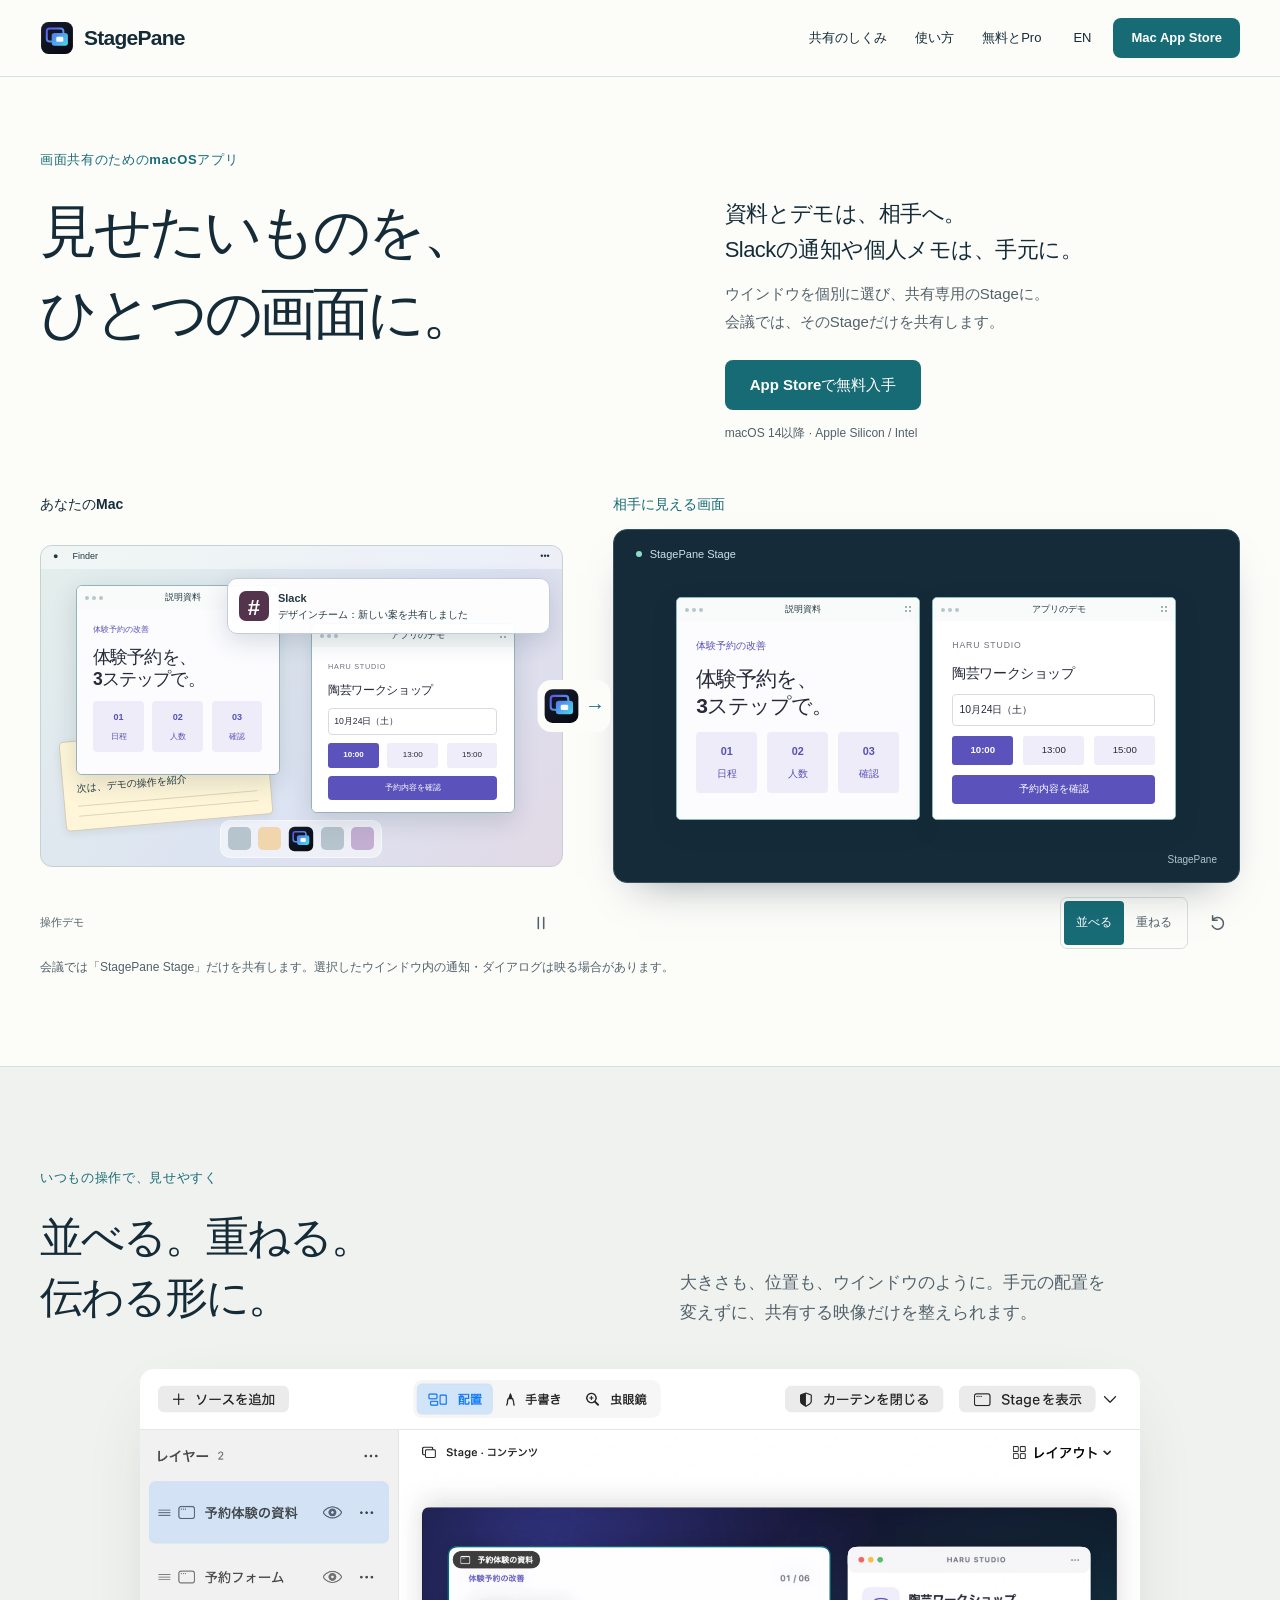
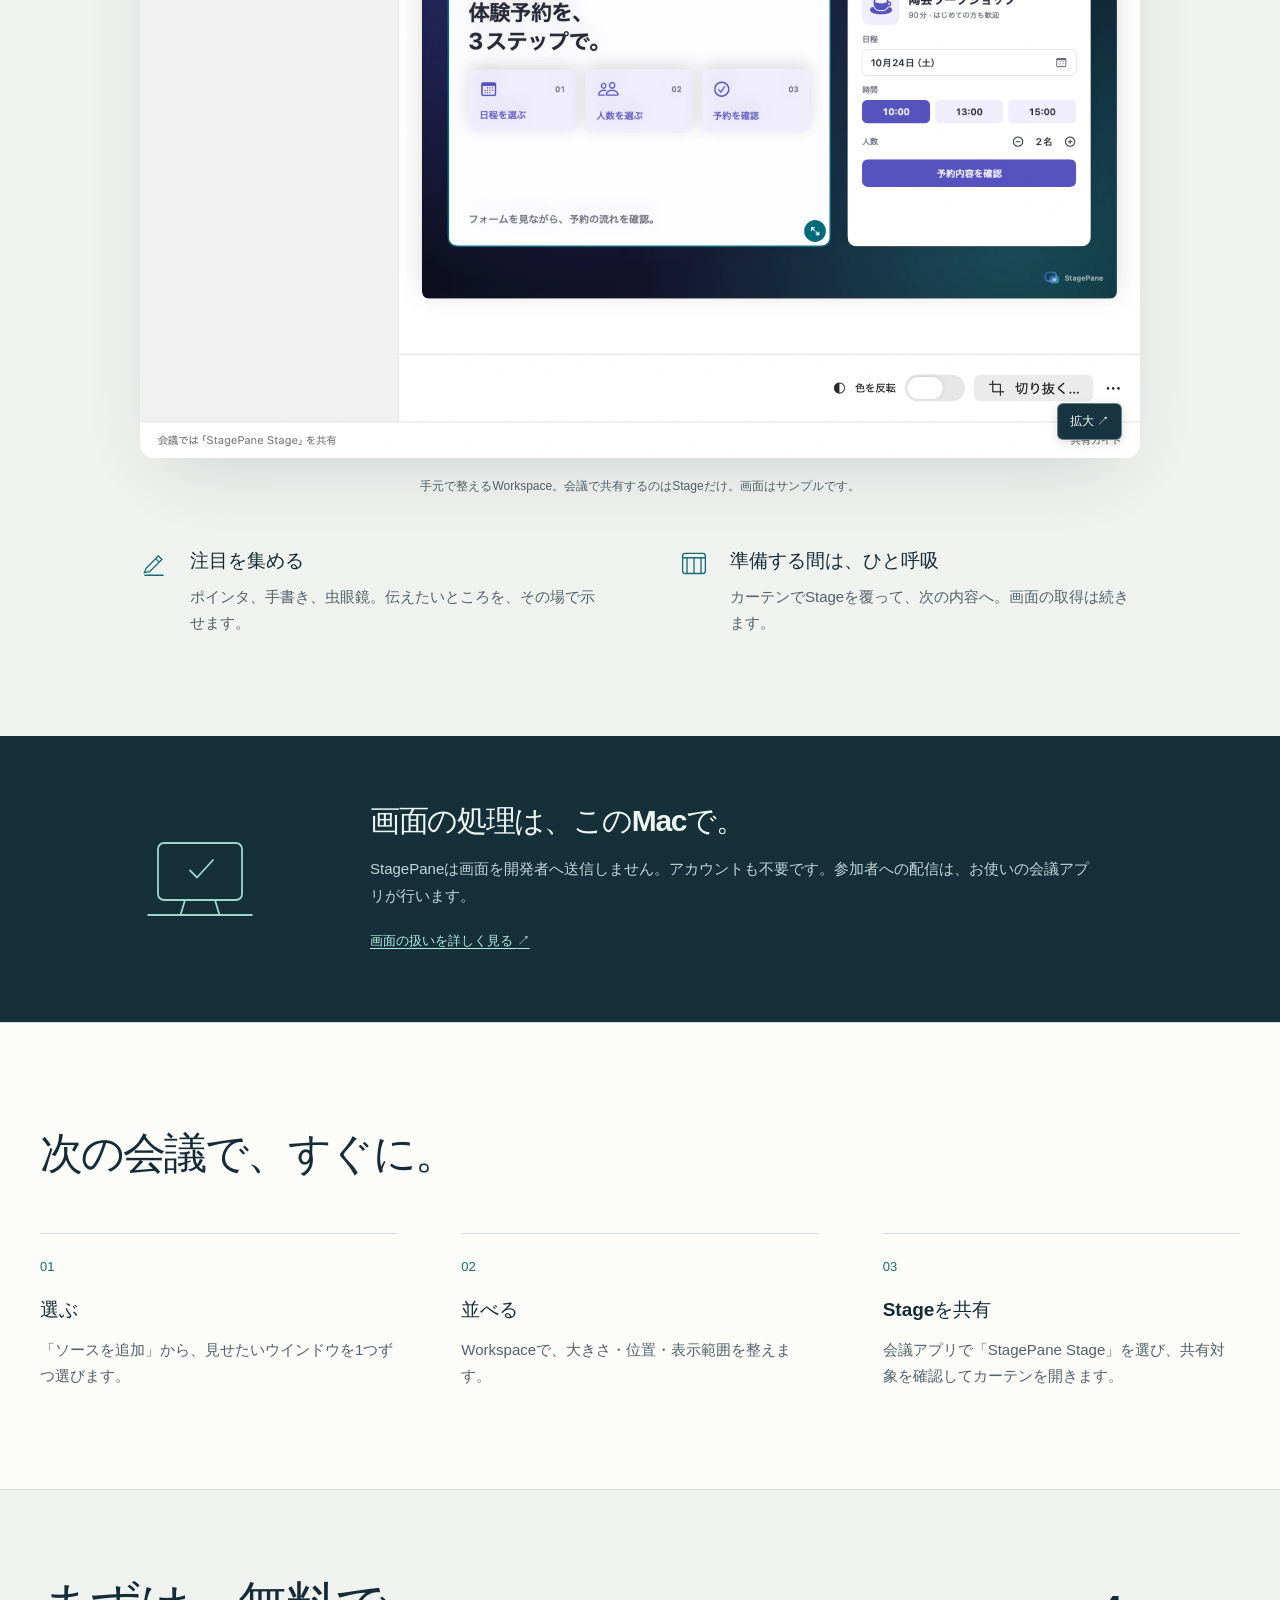
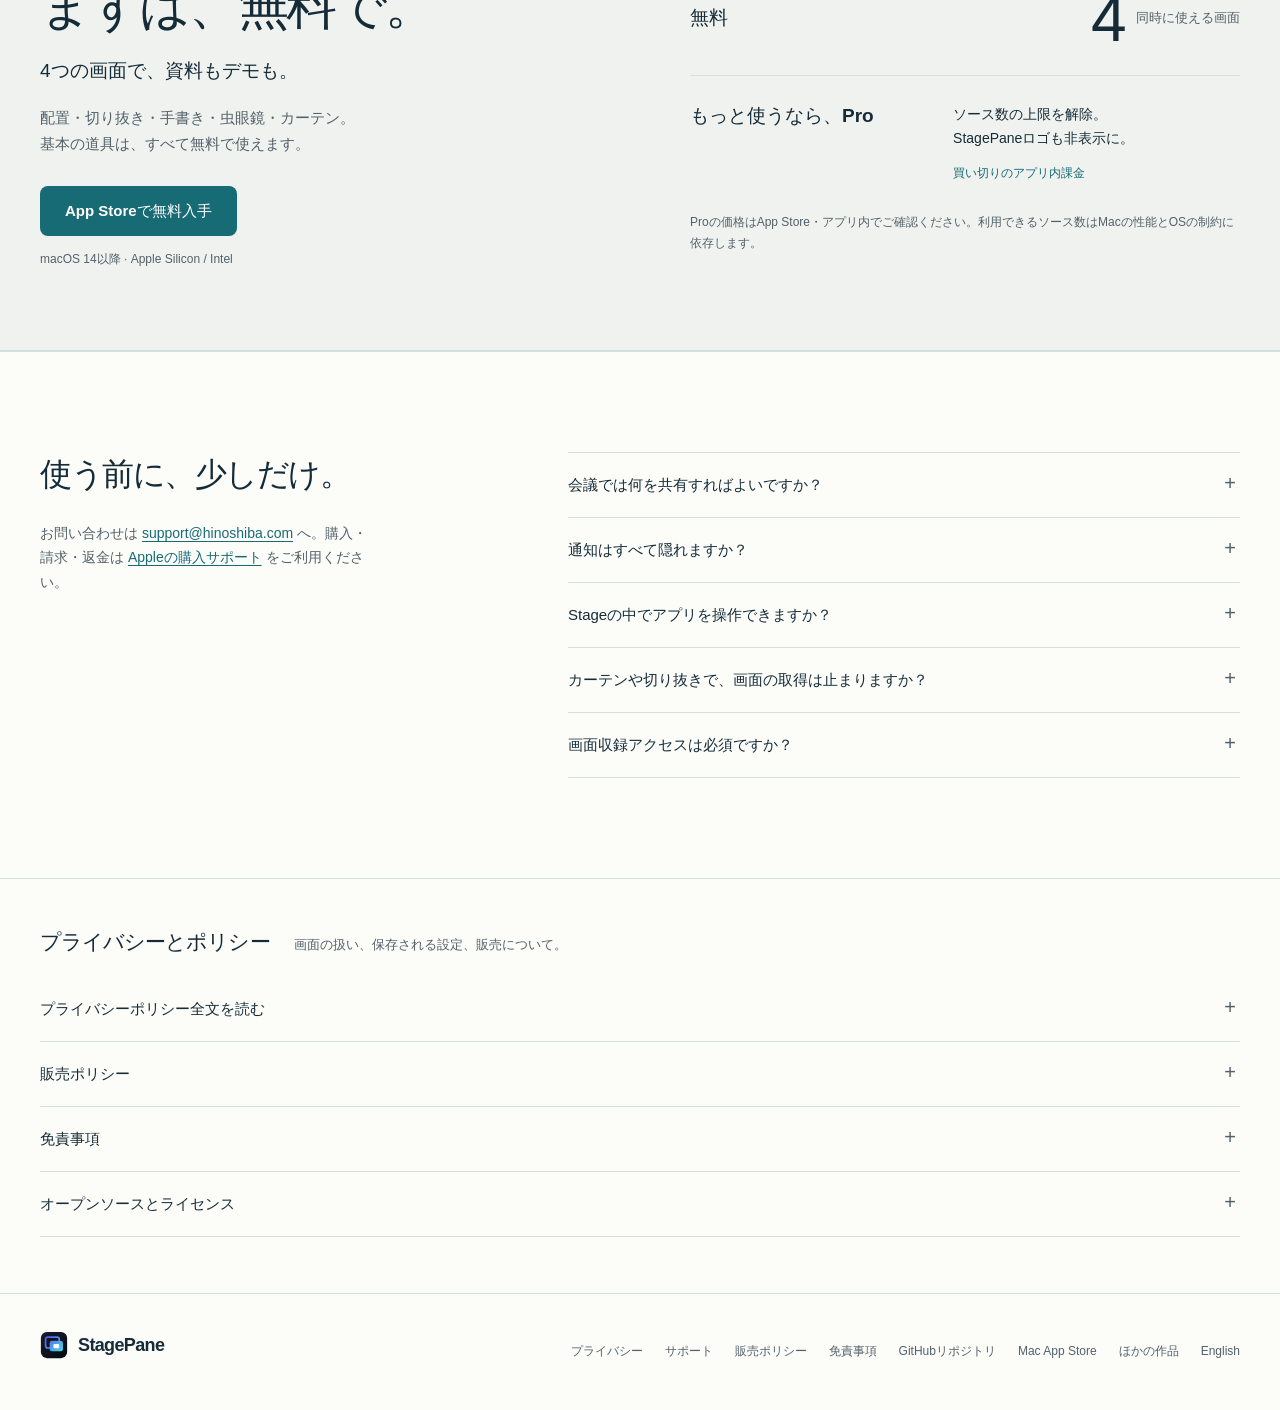
==== commit 587d56ee: "Make the website sharing demo interactive and simplify its controls Signed-off-by: kai-kun-ai <26155" ====
--- a/site/index.html
+++ b/site/index.html
@@ -29,9 +29,10 @@
 <link rel="alternate" hreflang="en" href="https://stagepane.hinoshiba.com/?lang=en">
 <link rel="alternate" hreflang="x-default" href="https://stagepane.hinoshiba.com/">
 <link rel="icon" href="assets/StagePaneMark.svg" type="image/svg+xml">
-<link rel="stylesheet" href="styles.css?v=20261021-stage-lp">
+<link rel="stylesheet" href="styles.css?v=20261021-interactive-demo">
 <script id="application-data" type="application/ld+json">{"@context": "https://schema.org", "@type": "SoftwareApplication", "name": "StagePane", "applicationCategory": "ProductivityApplication", "operatingSystem": "macOS 14 or later", "description": "資料とデモは相手へ、Slackの通知やメモは手元に。ウインドウを個別に選んで並べ、会議ではStageだけを共有するmacOSアプリ。選択したウインドウ内の通知は映る場合があります。4ソースまで無料。", "url": "https://stagepane.hinoshiba.com/", "sameAs": "https://github.com/hinoshiba/StagePane", "license": "https://www.apache.org/licenses/LICENSE-2.0"}</script>
-<script defer src="site.js?v=20261021-stage-lp"></script>
+<script defer src="site.js?v=20261021-interactive-demo"></script>
+<script defer src="sharing-demo.js?v=20261021-interactive-demo"></script>
 </head><body>
 <a data-i18n="skip" href="#main" class="skip-link">本文へ移動</a>
 <header class="site-header"><div class="shell header-inner">
@@ -63,13 +64,19 @@
 <div class="local-desktop"><div class="desktop-menubar"><b>●</b><span>Finder</span><span>•••</span></div>
 <div class="local-windows"><div class="visual-window slides"><div class="window-chrome"><span class="window-dots"><i></i><i></i><i></i></span><span data-i18n="demo-slides">説明資料</span></div><div class="sample-slide"><span class="sample-kicker" data-i18n="sample-project">体験予約の改善</span><strong data-i18n="sample-title">体験予約を、<br>3ステップで。</strong><div class="sample-steps"><div><b>01</b><span data-i18n="sample-step1">日程</span></div><div><b>02</b><span data-i18n="sample-step2">人数</span></div><div><b>03</b><span data-i18n="sample-step3">確認</span></div></div></div></div><div class="visual-window app"><div class="window-chrome"><span class="window-dots"><i></i><i></i><i></i></span><span data-i18n="demo-app">アプリのデモ</span></div><div class="sample-app"><span class="app-kicker">HARU STUDIO</span><strong data-i18n="sample-app-title">陶芸ワークショップ</strong><span class="sample-date" data-i18n="sample-app-date">10月24日（土）</span><div class="sample-times"><b>10:00</b><span>13:00</span><span>15:00</span></div><span class="sample-action" data-i18n="sample-app-action">予約内容を確認</span></div></div></div>
 <div class="personal-note"><strong data-i18n="demo-notes">自分用のメモ</strong><p data-i18n="demo-note-line">次は、デモの操作を紹介</p><i></i><i></i></div>
-<div class="notification"><span class="notification-icon">#</span><div><strong>Slack</strong><p data-i18n="demo-notification">新しいメッセージが届きました</p></div></div>
+<div class="notification" aria-hidden="true"><span class="notification-icon">#</span><div><strong>Slack</strong><p data-i18n="demo-notification">新しいメッセージが届きました</p></div></div>
 <div class="desktop-dock"><i></i><i></i><img src="assets/StagePaneMark.svg" width="30" height="30" alt=""><i></i><i></i></div></div>
 <div class="stage-bridge"><img src="assets/StagePaneMark.svg" width="48" height="48" alt=""><span>→</span></div>
 <div class="audience-stage" id="stage-example"><div class="stage-topline"><span class="stage-status"></span><span>StagePane Stage</span></div><div class="shared-windows"><div class="visual-window slides"><div class="window-chrome"><span class="window-dots"><i></i><i></i><i></i></span><span data-i18n="demo-slides">説明資料</span></div><div class="sample-slide"><span class="sample-kicker" data-i18n="sample-project">体験予約の改善</span><strong data-i18n="sample-title">体験予約を、<br>3ステップで。</strong><div class="sample-steps"><div><b>01</b><span data-i18n="sample-step1">日程</span></div><div><b>02</b><span data-i18n="sample-step2">人数</span></div><div><b>03</b><span data-i18n="sample-step3">確認</span></div></div></div></div><div class="visual-window app"><div class="window-chrome"><span class="window-dots"><i></i><i></i><i></i></span><span data-i18n="demo-app">アプリのデモ</span></div><div class="sample-app"><span class="app-kicker">HARU STUDIO</span><strong data-i18n="sample-app-title">陶芸ワークショップ</strong><span class="sample-date" data-i18n="sample-app-date">10月24日（土）</span><div class="sample-times"><b>10:00</b><span>13:00</span><span>15:00</span></div><span class="sample-action" data-i18n="sample-app-action">予約内容を確認</span></div></div></div><span class="stage-wordmark">StagePane</span></div>
 </div>
-<div class="demo-toolbar" hidden><div role="group" aria-label="Stageの配置例" data-i18n="demo-controls"><button type="button" data-layout="side-by-side" aria-pressed="true" aria-controls="stage-example" data-i18n="demo-arrange">並べる</button><button type="button" data-layout="overlap" aria-pressed="false" aria-controls="stage-example" data-i18n="demo-overlap">重ねる</button></div></div>
-<figcaption><p class="sr-only" data-i18n="diagram-description">手元の説明資料とアプリのデモだけをStageに配置。選んでいないSlackの通知と個人メモは、手元の画面に残ります。</p><div class="demo-caption"><strong data-i18n="demo-boundary">選ばなかったものは、共有の外に。</strong><span data-i18n="demo-illustration">ウインドウを個別に選んだときのイメージ</span></div><p class="scope-note" data-i18n="demo-condition">会議では「StagePane Stage」だけを共有します。選択したウインドウ内の通知・ダイアログは映る場合があります。</p></figcaption>
+<div class="demo-toolbar" hidden>
+<p class="sr-only" id="demo-drag-hint" data-demo-text="hint">両側の画面をドラッグ。配置はそれぞれ独立しています。</p>
+<div class="demo-local-controls"><span class="demo-kind" data-demo-text="illustration">操作デモ</span><button type="button" class="demo-notifications-toggle demo-icon-button" aria-label="通知を一時停止" title="通知を一時停止"><svg viewBox="0 0 20 20" aria-hidden="true"><path class="demo-pause-icon" d="M7 4v12M13 4v12"/><path class="demo-play-icon" d="m6 3 10 7-10 7Z"/></svg></button></div>
+<div class="demo-actions"><div role="group" aria-label="Stageの配置例" data-i18n="demo-controls"><button type="button" data-layout="side-by-side" aria-pressed="true" aria-controls="stage-example" data-i18n="demo-arrange">並べる</button><button type="button" data-layout="overlap" aria-pressed="false" aria-controls="stage-example" data-i18n="demo-overlap">重ねる</button></div><button type="button" class="demo-reset demo-icon-button" aria-label="配置をリセット" title="配置をリセット"><svg viewBox="0 0 20 20" aria-hidden="true"><path d="M4 7a6.5 6.5 0 1 1-.4 6M4 2v5h5"/></svg></button></div>
+<p class="sr-only" id="demo-keyboard-hint" data-demo-text="keyboard">矢印キーで移動、Shiftと矢印キーで大きく移動、Homeで元の位置に戻せます。</p>
+<p class="sr-only demo-announcement" role="status" aria-live="polite" aria-atomic="true"></p>
+</div>
+<figcaption><p class="sr-only" data-i18n="diagram-description">手元の説明資料とアプリのデモだけをStageに配置。選んでいないSlackの通知と個人メモは、手元の画面に残ります。</p><p class="scope-note" data-i18n="demo-condition">会議では「StagePane Stage」だけを共有します。選択したウインドウ内の通知・ダイアログは映る場合があります。</p></figcaption>
 </figure></section>
 <section class="section layout-section" id="workspace-proof"><div class="shell">
 <div class="section-intro"><div><p class="eyebrow" data-i18n="layout-eyebrow">いつもの操作で、見せやすく</p><h2 data-i18n="layout-title">並べる。重ねる。<br>伝わる形に。</h2></div><p class="section-lead" data-i18n="layout-copy">大きさも、位置も、ウインドウのように。手元の配置を変えずに、共有する映像だけを整えられます。</p></div>
--- a/site/styles.css
+++ b/site/styles.css
@@ -135,9 +135,6 @@
 .shared-windows { position: relative; display: flex; align-items: center; gap: 12px; width: 100%; aspect-ratio: 2.2; }
 .shared-windows .visual-window { flex: 1; min-width: 0; border-color: #88bbba; border-radius: 5px; }
 .stage-wordmark { position: absolute; bottom: 13px; right: 22px; color: #b0c6ce; font-size: 10px; }
-.demo-caption { display: flex; align-items: baseline; justify-content: space-between; flex-wrap: wrap; gap: 8px 24px; margin-top: 27px; }
-.demo-caption strong { font-size: 17px; font-weight: 500; }
-.demo-caption > span { font-size: 12px; color: var(--secondary); }
 .scope-note { max-width: 850px; margin-top: 8px; color: var(--secondary); font-size: 12px; }
 .section { padding: 100px 0; border-top: 1px solid var(--line); }
 .section-intro { display: grid; grid-template-columns: 1fr 1fr; align-items: end; gap: 80px; margin-bottom: 42px; }
@@ -327,9 +324,6 @@
   .stage-wordmark { bottom: 9px; right: 15px; font-size: 8px; }
   .window-chrome { height: 19px; font-size: 8px; padding-inline: 6px; }
   .shared-windows { gap: 8px; }
-  .demo-caption { margin-top: 22px; gap: 5px; }
-  .demo-caption strong { font-size: 15px; }
-  .demo-caption > span { font-size: 10px; }
   .scope-note { margin-top: 12px; font-size: 11px; line-height: 1.8; }
   .section-intro { grid-template-columns: 1fr; gap: 20px; margin-bottom: 30px; }
   .section-lead { max-width: 500px; font-size: 15px; }
@@ -388,19 +382,37 @@
   *, *::before, *::after { transition: none !important; animation: none !important; }
 }
 
-/* Only the shared view changes; the local desktop keeps its arrangement. */
-.is-overlap .shared-windows .visual-window { position: absolute; width: 55%; }
-.is-overlap .shared-windows .slides { top: -5%; left: 0; }
-.is-overlap .shared-windows .app { bottom: -5%; right: 0; box-shadow: 0 12px 24px #0004; }
-.demo-toolbar { display: flex; justify-content: flex-end; margin-top: 18px; }
+/* Independent, bounded surfaces keep local interruptions outside the Stage. */
+.is-interactive .local-windows { position: absolute; inset: 38px 12px 48px; z-index: 3; }
+.is-interactive .shared-windows { position: absolute; inset: 42px 20px 36px; display: block; width: auto; aspect-ratio: auto; }
+.is-interactive .visual-window { position: absolute; right: auto; bottom: auto; transform: none; box-shadow: 0 8px 24px #10263325; }
+.is-interactive .visual-window.is-dragging { box-shadow: 0 12px 28px #10263350; }
+.window-drag-handle { position: absolute; inset: 0; z-index: 1; width: 100%; height: 100%; border: 0; border-radius: inherit; background: transparent; cursor: grab; touch-action: none; user-select: none; -webkit-user-select: none; }
+.window-drag-handle:hover { box-shadow: inset 0 0 0 2px #176b7580; }
+.window-drag-handle::after { content: ""; position: absolute; top: 7px; right: 7px; width: 8px; height: 9px; background: radial-gradient(circle, #6d8b93 1px, transparent 1.3px) 0 0 / 4px 4px; opacity: .65; }
+.window-drag-handle:focus-visible { outline: 3px solid #176b75; outline-offset: -4px; }
+.is-dragging .window-drag-handle { cursor: grabbing; }
+.is-interactive .notification { z-index: 5; pointer-events: none; transition: opacity .28s ease, transform .35s ease; }
+.is-interactive .notification.is-hidden { opacity: 0; transform: translateY(-12px); }
+.demo-toolbar { display: grid; grid-template-columns: 1fr 1.2fr; align-items: center; gap: 50px; margin-top: 14px; }
 .demo-toolbar[hidden] { display: none; }
+.demo-local-controls { display: flex; align-items: center; justify-content: space-between; gap: 8px; }
+.demo-kind { color: var(--secondary); font-size: 11px; }
+.demo-actions { display: flex; align-items: center; justify-content: flex-end; flex-wrap: wrap; gap: 8px; }
 .demo-toolbar [role=group] { display: flex; padding: 3px; border: 1px solid var(--line); border-radius: 7px; }
-.demo-toolbar button { min-height: 38px; padding: 7px 17px; border: 0; border-radius: 4px; color: var(--secondary); background: transparent; font: inherit; font-size: 12px; cursor: pointer; }
+.demo-toolbar button { min-height: 44px; padding: 7px 12px; border: 0; border-radius: 4px; color: var(--secondary); background: transparent; font: inherit; font-size: 12px; cursor: pointer; }
+.demo-toolbar button:hover { color: var(--text); background: var(--surface); }
 .demo-toolbar button[aria-pressed=true] { color: var(--on-accent); background: var(--accent); }
-.demo-toolbar + figcaption .demo-caption { margin-top: 18px; }
+.demo-icon-button { display: grid; place-items: center; width: 44px; flex-shrink: 0; }
+.demo-icon-button svg { width: 18px; height: 18px; fill: none; stroke: currentColor; stroke-width: 1.7; stroke-linecap: round; stroke-linejoin: round; }
+.demo-play-icon, .is-paused .demo-pause-icon { display: none; }
+.is-paused .demo-play-icon { display: initial; }
 .zoom-label { position: absolute; bottom: 18px; right: 18px; padding: 7px 12px; border: 1px solid #ffffff60; border-radius: 6px; background: #183441; color: #fff; font-size: 12px; box-shadow: 0 3px 12px #0002; }
 @media (max-width: 600px) {
-  .demo-toolbar { margin-top: 16px; }
-  .demo-toolbar button { min-height: 38px; padding-inline: 15px; }
+  .demo-toolbar { display: flex; justify-content: space-between; flex-wrap: wrap; gap: 4px; margin-top: 16px; }
+  .demo-toolbar button { padding-inline: 10px; }
+  .demo-actions { gap: 4px; }
+  .is-interactive .local-windows { inset: 32px 10px 40px; }
+  .is-interactive .shared-windows { inset: 32px 12px 27px; }
   .zoom-label { bottom: 10px; right: 10px; padding: 4px 9px; font-size: 11px; }
 }
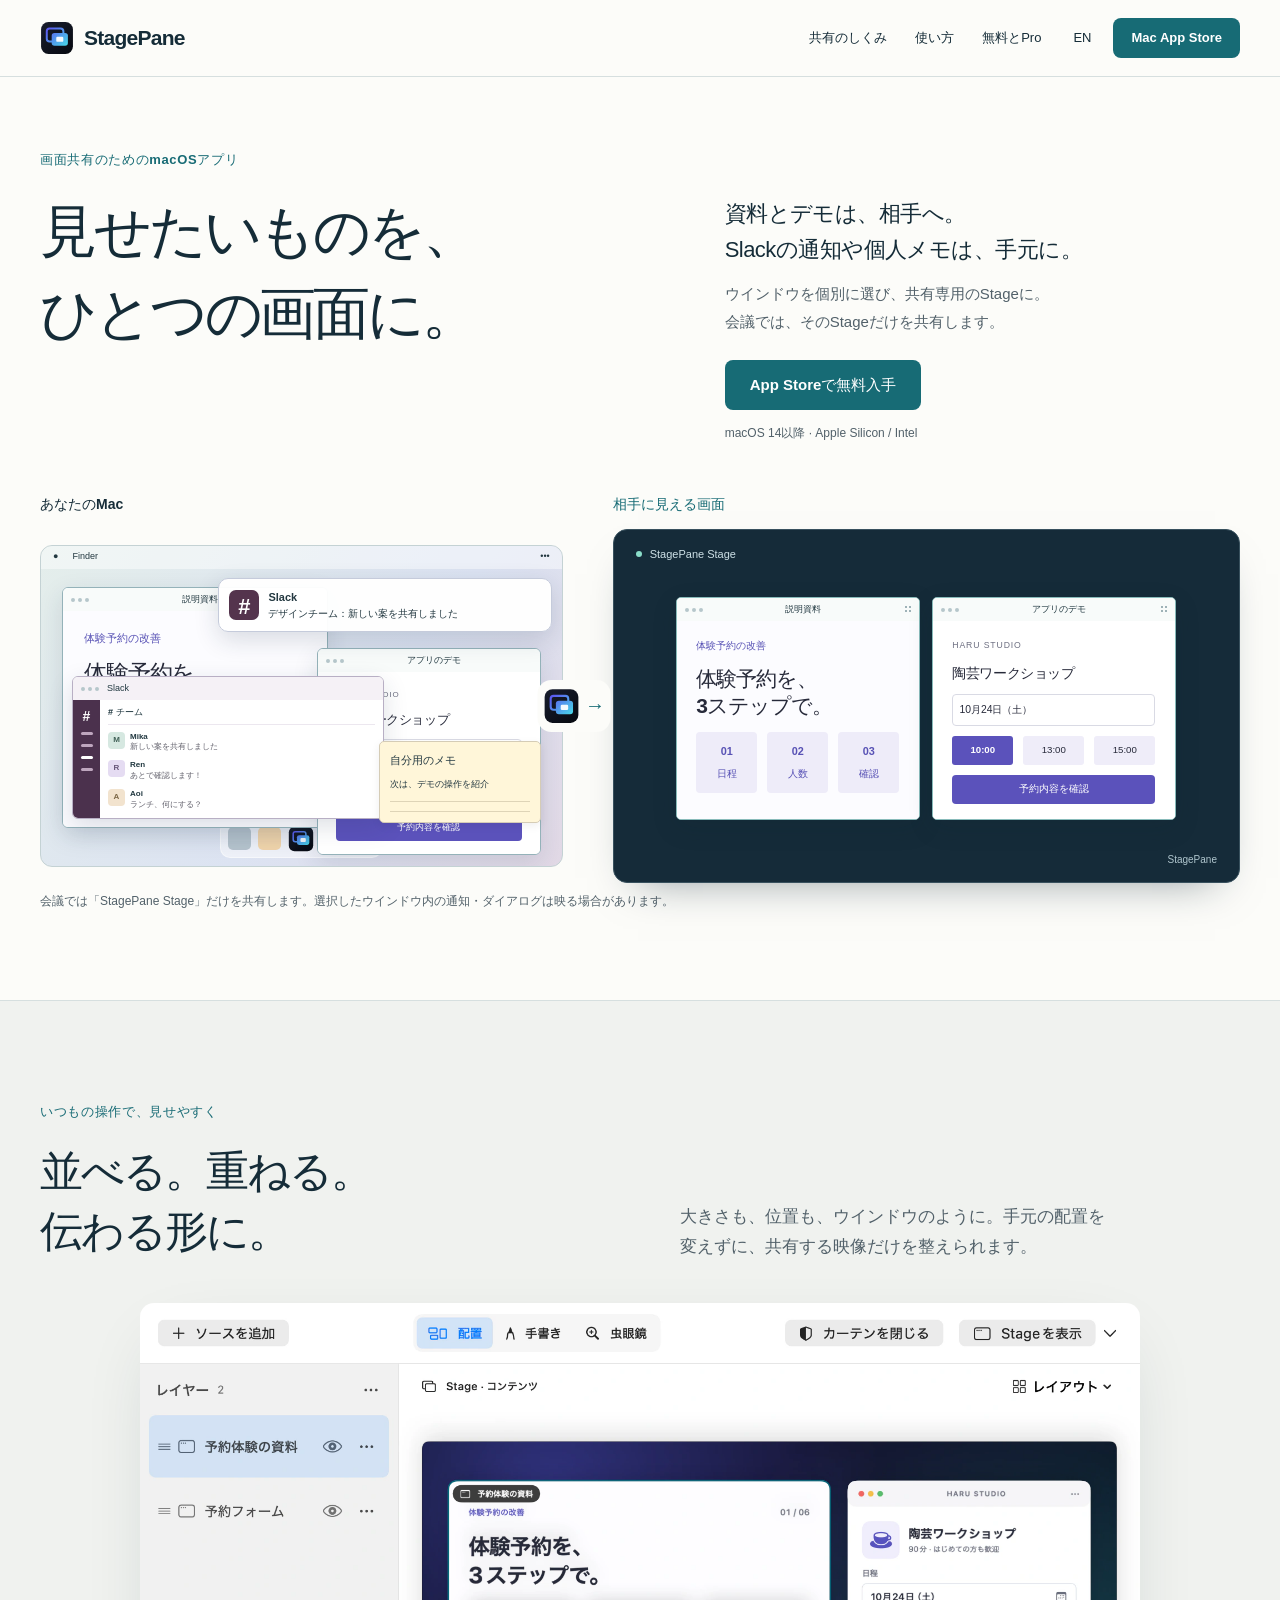
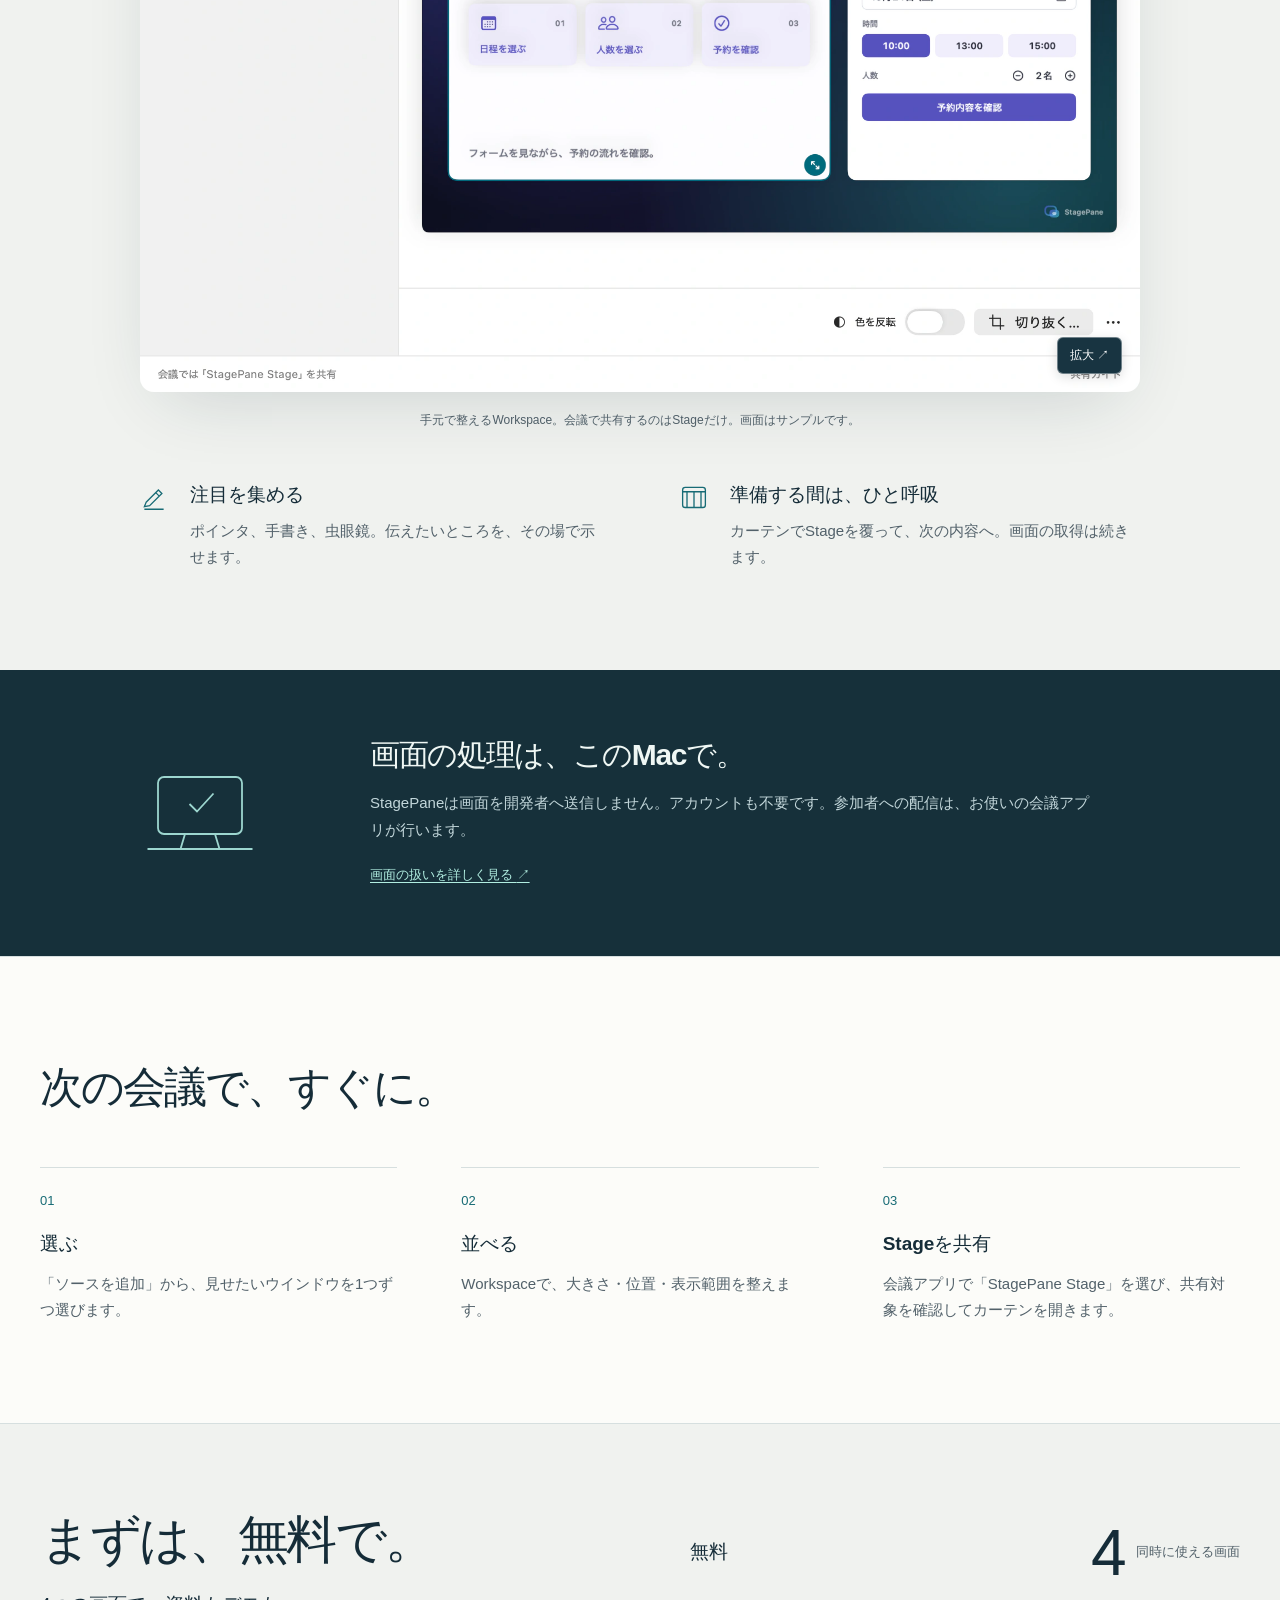
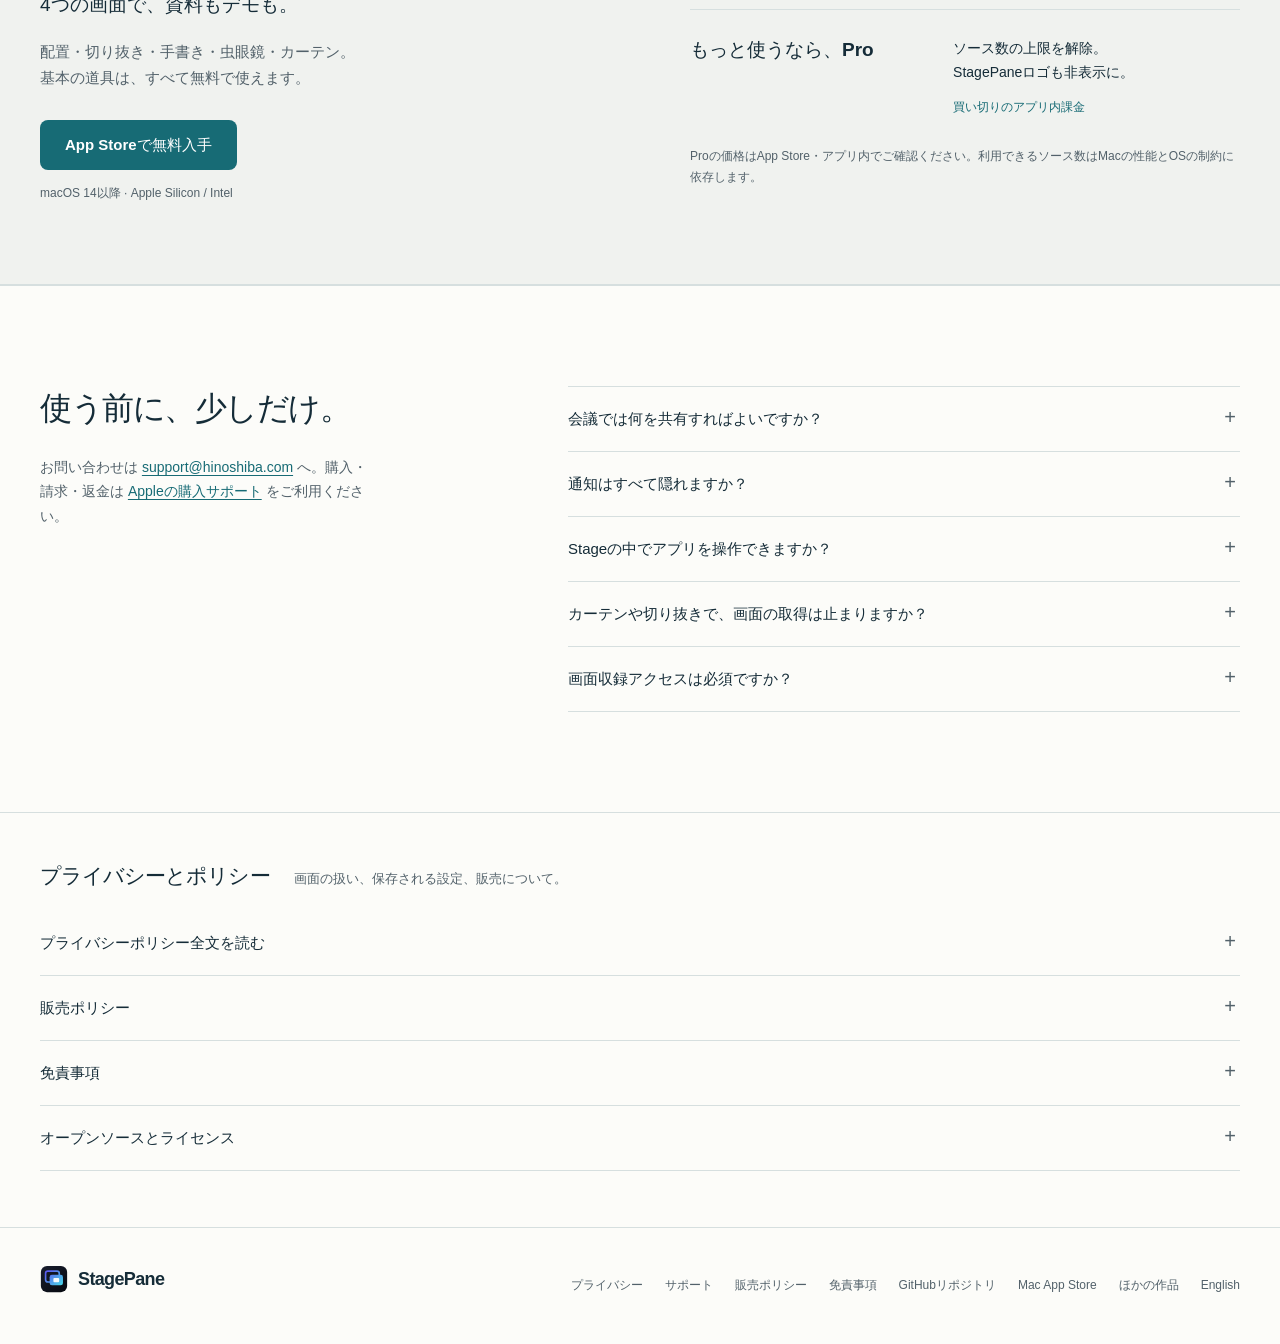
==== commit 2d3d1f8b: "Keep demo interaction on Stage and animate the local desktop Signed-off-by: kai-kun-ai <261557697+ka" ====
--- a/site/index.html
+++ b/site/index.html
@@ -29,10 +29,10 @@
 <link rel="alternate" hreflang="en" href="https://stagepane.hinoshiba.com/?lang=en">
 <link rel="alternate" hreflang="x-default" href="https://stagepane.hinoshiba.com/">
 <link rel="icon" href="assets/StagePaneMark.svg" type="image/svg+xml">
-<link rel="stylesheet" href="styles.css?v=20261021-interactive-demo">
+<link rel="stylesheet" href="styles.css?v=20261021-stage-only-demo">
 <script id="application-data" type="application/ld+json">{"@context": "https://schema.org", "@type": "SoftwareApplication", "name": "StagePane", "applicationCategory": "ProductivityApplication", "operatingSystem": "macOS 14 or later", "description": "資料とデモは相手へ、Slackの通知やメモは手元に。ウインドウを個別に選んで並べ、会議ではStageだけを共有するmacOSアプリ。選択したウインドウ内の通知は映る場合があります。4ソースまで無料。", "url": "https://stagepane.hinoshiba.com/", "sameAs": "https://github.com/hinoshiba/StagePane", "license": "https://www.apache.org/licenses/LICENSE-2.0"}</script>
-<script defer src="site.js?v=20261021-interactive-demo"></script>
-<script defer src="sharing-demo.js?v=20261021-interactive-demo"></script>
+<script defer src="site.js?v=20261021-stage-only-demo"></script>
+<script defer src="sharing-demo.js?v=20261021-stage-only-demo"></script>
 </head><body>
 <a data-i18n="skip" href="#main" class="skip-link">本文へ移動</a>
 <header class="site-header"><div class="shell header-inner">
@@ -61,21 +61,18 @@
 <figure class="sharing-demo">
 <div class="demo-labels" aria-hidden="true"><p data-i18n="demo-local">あなたのMac</p><p data-i18n="demo-audience">相手に見える画面</p></div>
 <div class="demo-views" aria-hidden="true">
-<div class="local-desktop"><div class="desktop-menubar"><b>●</b><span>Finder</span><span>•••</span></div>
+<div class="local-desktop" aria-hidden="true"><div class="desktop-menubar"><b>●</b><span>Finder</span><span>•••</span></div>
 <div class="local-windows"><div class="visual-window slides"><div class="window-chrome"><span class="window-dots"><i></i><i></i><i></i></span><span data-i18n="demo-slides">説明資料</span></div><div class="sample-slide"><span class="sample-kicker" data-i18n="sample-project">体験予約の改善</span><strong data-i18n="sample-title">体験予約を、<br>3ステップで。</strong><div class="sample-steps"><div><b>01</b><span data-i18n="sample-step1">日程</span></div><div><b>02</b><span data-i18n="sample-step2">人数</span></div><div><b>03</b><span data-i18n="sample-step3">確認</span></div></div></div></div><div class="visual-window app"><div class="window-chrome"><span class="window-dots"><i></i><i></i><i></i></span><span data-i18n="demo-app">アプリのデモ</span></div><div class="sample-app"><span class="app-kicker">HARU STUDIO</span><strong data-i18n="sample-app-title">陶芸ワークショップ</strong><span class="sample-date" data-i18n="sample-app-date">10月24日（土）</span><div class="sample-times"><b>10:00</b><span>13:00</span><span>15:00</span></div><span class="sample-action" data-i18n="sample-app-action">予約内容を確認</span></div></div></div>
+<div class="visual-window local-chat"><div class="window-chrome"><span class="window-dots"><i></i><i></i><i></i></span><span>Slack</span></div><div class="chat-body"><div class="chat-sidebar"><b>#</b><i></i><i></i><i></i><i></i></div><div class="chat-thread"><strong data-demo-text="chatChannel"># チーム</strong><div class="chat-message"><span class="chat-avatar">M</span><div><b>Mika</b><p data-demo-text="chatLine1">新しい案を共有しました</p></div></div><div class="chat-message"><span class="chat-avatar">R</span><div><b>Ren</b><p data-demo-text="chatLine2">あとで確認します！</p></div></div><div class="chat-message"><span class="chat-avatar">A</span><div><b>Aoi</b><p data-demo-text="chatLine3">ランチ、何にする？</p></div></div></div></div></div>
 <div class="personal-note"><strong data-i18n="demo-notes">自分用のメモ</strong><p data-i18n="demo-note-line">次は、デモの操作を紹介</p><i></i><i></i></div>
-<div class="notification" aria-hidden="true"><span class="notification-icon">#</span><div><strong>Slack</strong><p data-i18n="demo-notification">新しいメッセージが届きました</p></div></div>
+<div class="notification-stack" aria-hidden="true"><div class="notification"><span class="notification-icon">#</span><div><strong>Slack</strong><p data-i18n="demo-notification">新しいメッセージが届きました</p></div></div></div>
 <div class="desktop-dock"><i></i><i></i><img src="assets/StagePaneMark.svg" width="30" height="30" alt=""><i></i><i></i></div></div>
 <div class="stage-bridge"><img src="assets/StagePaneMark.svg" width="48" height="48" alt=""><span>→</span></div>
 <div class="audience-stage" id="stage-example"><div class="stage-topline"><span class="stage-status"></span><span>StagePane Stage</span></div><div class="shared-windows"><div class="visual-window slides"><div class="window-chrome"><span class="window-dots"><i></i><i></i><i></i></span><span data-i18n="demo-slides">説明資料</span></div><div class="sample-slide"><span class="sample-kicker" data-i18n="sample-project">体験予約の改善</span><strong data-i18n="sample-title">体験予約を、<br>3ステップで。</strong><div class="sample-steps"><div><b>01</b><span data-i18n="sample-step1">日程</span></div><div><b>02</b><span data-i18n="sample-step2">人数</span></div><div><b>03</b><span data-i18n="sample-step3">確認</span></div></div></div></div><div class="visual-window app"><div class="window-chrome"><span class="window-dots"><i></i><i></i><i></i></span><span data-i18n="demo-app">アプリのデモ</span></div><div class="sample-app"><span class="app-kicker">HARU STUDIO</span><strong data-i18n="sample-app-title">陶芸ワークショップ</strong><span class="sample-date" data-i18n="sample-app-date">10月24日（土）</span><div class="sample-times"><b>10:00</b><span>13:00</span><span>15:00</span></div><span class="sample-action" data-i18n="sample-app-action">予約内容を確認</span></div></div></div><span class="stage-wordmark">StagePane</span></div>
 </div>
-<div class="demo-toolbar" hidden>
-<p class="sr-only" id="demo-drag-hint" data-demo-text="hint">両側の画面をドラッグ。配置はそれぞれ独立しています。</p>
-<div class="demo-local-controls"><span class="demo-kind" data-demo-text="illustration">操作デモ</span><button type="button" class="demo-notifications-toggle demo-icon-button" aria-label="通知を一時停止" title="通知を一時停止"><svg viewBox="0 0 20 20" aria-hidden="true"><path class="demo-pause-icon" d="M7 4v12M13 4v12"/><path class="demo-play-icon" d="m6 3 10 7-10 7Z"/></svg></button></div>
-<div class="demo-actions"><div role="group" aria-label="Stageの配置例" data-i18n="demo-controls"><button type="button" data-layout="side-by-side" aria-pressed="true" aria-controls="stage-example" data-i18n="demo-arrange">並べる</button><button type="button" data-layout="overlap" aria-pressed="false" aria-controls="stage-example" data-i18n="demo-overlap">重ねる</button></div><button type="button" class="demo-reset demo-icon-button" aria-label="配置をリセット" title="配置をリセット"><svg viewBox="0 0 20 20" aria-hidden="true"><path d="M4 7a6.5 6.5 0 1 1-.4 6M4 2v5h5"/></svg></button></div>
+<p class="sr-only" id="demo-drag-hint" data-demo-text="hint">Stageのウインドウをドラッグして配置できます。</p>
 <p class="sr-only" id="demo-keyboard-hint" data-demo-text="keyboard">矢印キーで移動、Shiftと矢印キーで大きく移動、Homeで元の位置に戻せます。</p>
 <p class="sr-only demo-announcement" role="status" aria-live="polite" aria-atomic="true"></p>
-</div>
 <figcaption><p class="sr-only" data-i18n="diagram-description">手元の説明資料とアプリのデモだけをStageに配置。選んでいないSlackの通知と個人メモは、手元の画面に残ります。</p><p class="scope-note" data-i18n="demo-condition">会議では「StagePane Stage」だけを共有します。選択したウインドウ内の通知・ダイアログは映る場合があります。</p></figcaption>
 </figure></section>
 <section class="section layout-section" id="workspace-proof"><div class="shell">
--- a/site/styles.css
+++ b/site/styles.css
@@ -90,17 +90,17 @@
 .demo-labels { display: grid; grid-template-columns: 1fr 1.2fr; gap: 50px; margin-bottom: 12px; font-size: 14px; font-weight: 600; }
 .demo-labels p:last-child { color: var(--accent); }
 .demo-views { position: relative; display: grid; grid-template-columns: 1fr 1.2fr; gap: 50px; align-items: center; }
-.local-desktop { position: relative; height: 322px; overflow: hidden; border: 1px solid #c4d2d4; border-radius: 12px; background: linear-gradient(130deg, #e4eeeb, #dce3f2 58%, #e2d9e6); color: #233840; }
+.local-desktop { position: relative; height: 322px; overflow: hidden; border: 1px solid #c4d2d4; border-radius: 12px; background: linear-gradient(130deg, #e4eeeb, #dce3f2 58%, #e2d9e6); color: #233840; user-select: none; -webkit-user-select: none; }
 .desktop-menubar { display: flex; gap: 14px; align-items: center; height: 23px; padding-inline: 12px; background: #ffffff70; font-size: 9px; }
 .desktop-menubar span:last-child { margin-left: auto; }
-.local-windows .visual-window { position: absolute; width: 49%; box-shadow: 0 8px 24px #1a304b20; }
-.local-windows .slides { left: 5%; top: 17%; transform: rotate(-3deg); z-index: 1; }
-.local-windows .app { right: 5%; top: 28%; width: 46%; transform: rotate(3deg); z-index: 3; }
+.local-windows .visual-window { position: absolute; box-shadow: 0 8px 24px #1a304b20; }
+.local-windows .slides { left: 4%; top: 13%; width: 51%; z-index: 1; }
+.local-windows .app { right: 4%; top: 32%; width: 43%; z-index: 3; }
 .visual-window { border: 1px solid #94b2b9; border-radius: 6px; overflow: hidden; background: #fff; color: #213840; container-type: inline-size; }
 .window-chrome { display: flex; align-items: center; gap: 8px; height: 23px; padding: 0 8px; background: #f8fbfa; font-size: 9px; line-height: 1; }
 .window-dots { display: flex; gap: 3px; }
 .window-dots i { width: 4px; height: 4px; border-radius: 50%; background: #b6c7cb; }
-.window-chrome > span:last-child { margin: auto; padding-right: 15px; }
+.window-chrome > span:last-child { min-width: 0; margin: auto; padding-right: 15px; overflow: hidden; text-overflow: ellipsis; white-space: nowrap; }
 .sample-slide { position: relative; height: 82cqw; overflow: hidden; padding: 7% 8%; background: #fcfcff; color: #272a3a; }
 .sample-kicker { display: block; color: #5852b5; font-size: 4cqw; font-weight: 600; }
 .sample-slide > strong { display: block; margin-top: 5%; font-size: 8.7cqw; letter-spacing: -.05em; line-height: 1.3; }
@@ -115,11 +115,33 @@
 .sample-times > * { flex: 1; padding: 3%; border-radius: 3px; text-align: center; background: #efedf9; }
 .sample-times b, .sample-action { background: #5b52bb; color: #fff; }
 .sample-action { display: block; margin-top: 5%; border-radius: 4px; padding: 3%; font-size: 4cqw; text-align: center; }
-.personal-note { position: absolute; z-index: 2; left: 4%; bottom: 43px; width: 40%; padding: 13px; transform: rotate(-5deg); border: 1px solid #d5ccb6; border-radius: 5px; background: #fff6d9; font-size: 10px; line-height: 1.6; box-shadow: 0 3px 10px #0001; }
+.personal-note { position: absolute; z-index: 5; right: 4%; bottom: 43px; width: 31%; padding: 10px; border: 1px solid #d5ccb6; border-radius: 5px; background: #fff6d9; font-size: 9px; line-height: 1.6; box-shadow: 0 3px 10px #0001; }
 .personal-note strong { font-size: 11px; }
 .personal-note p { margin-top: 8px; }
 .personal-note i { display: block; height: 1px; margin-top: 9px; background: #ded4b7; }
-.notification { position: absolute; z-index: 4; right: 12px; top: 32px; display: flex; align-items: center; gap: 9px; width: 62%; padding: 11px; border: 1px solid #c5cbdb; border-radius: 10px; background: #ffffffef; box-shadow: 0 8px 24px #192e4528; font-size: 10px; line-height: 1.55; }
+.local-chat { position: absolute; z-index: 4; left: 6%; bottom: 46px; width: 60%; border-color: #b8afc4; box-shadow: 0 8px 24px #1a304b25; }
+.local-chat .window-chrome { background: #f5f1f6; }
+.local-chat .window-chrome > span:last-child { margin: 0; padding-right: 0; }
+.chat-body { display: flex; min-height: 114px; background: #fff; }
+.chat-sidebar { display: flex; flex-direction: column; align-items: center; gap: 9px; width: 27px; flex-shrink: 0; padding-top: 9px; background: #4b314d; color: #fff; }
+.chat-sidebar b { font-size: 14px; line-height: 1; }
+.chat-sidebar i { display: block; width: 12px; height: 3px; border-radius: 2px; background: #bea6be; }
+.chat-sidebar i:nth-last-child(2) { background: #fff; }
+.chat-thread { flex: 1; min-width: 0; padding: 7px 8px 8px; }
+.chat-thread > strong { display: block; padding-bottom: 5px; border-bottom: 1px solid #ece7ef; font-size: 9px; line-height: 1.3; }
+.chat-message { display: flex; align-items: flex-start; gap: 5px; margin-top: 7px; font-size: 8px; line-height: 1.35; }
+.chat-avatar { display: grid; place-items: center; flex-shrink: 0; width: 17px; height: 17px; border-radius: 4px; background: #d6e8e1; color: #416057; font-size: 8px; font-weight: 600; }
+.chat-message:nth-of-type(2) .chat-avatar { background: #e5dcf2; color: #665678; }
+.chat-message:nth-of-type(3) .chat-avatar { background: #f2e3ce; color: #7c6848; }
+.chat-message > div { min-width: 0; }
+.chat-message b { font-size: 8px; }
+.chat-message p { overflow: hidden; white-space: nowrap; text-overflow: ellipsis; color: #62616c; }
+.notification-stack { position: absolute; z-index: 6; right: 10px; top: 32px; display: grid; gap: 6px; width: 64%; pointer-events: none; }
+.notification { display: flex; align-items: center; gap: 9px; min-width: 0; padding: 10px; border: 1px solid #c5cbdb; border-radius: 10px; background: #fffffff5; box-shadow: 0 8px 24px #192e4528; font-size: 10px; line-height: 1.55; }
+.notification > div { min-width: 0; }
+.notification p { display: -webkit-box; overflow: hidden; -webkit-box-orient: vertical; -webkit-line-clamp: 2; }
+.notification.is-entering { animation: notification-enter .35s ease-out both; }
+@keyframes notification-enter { from { opacity: 0; transform: translateX(16px); } to { opacity: 1; transform: translateX(0); } }
 .notification-icon { display: grid; place-items: center; flex-shrink: 0; width: 30px; height: 30px; background: #54344d; color: #fff; border-radius: 7px; font-size: 22px; font-weight: 600; }
 .notification strong { font-size: 11px; }
 .desktop-dock { position: absolute; bottom: 8px; left: 50%; transform: translateX(-50%); display: flex; align-items: center; gap: 7px; padding: 5px 7px; border: 1px solid #fff8; border-radius: 10px; background: #ffffff80; }
@@ -229,7 +251,7 @@
   .demo-views, .demo-labels { gap: 32px; }
   .local-desktop { height: 280px; }
   .audience-stage { height: 306px; padding: 24px 15px; }
-  .notification { width: 68%; }
+  .notification-stack { width: 70%; }
   .personal-note { bottom: 42px; }
   .stage-bridge { left: calc(45.45% - 7px); }
   .stage-bridge img { width: 30px; height: 30px; }
@@ -255,10 +277,17 @@
   .hero-actions { margin-top: 20px; }
   .local-desktop { height: 252px; }
   .audience-stage { height: 280px; }
-  .notification { right: 7px; padding: 8px; font-size: 9px; }
+  .notification-stack { right: 7px; }
+  .notification { padding: 8px; font-size: 9px; }
   .notification-icon { width: 24px; height: 24px; font-size: 18px; }
   .personal-note { font-size: 8px; padding: 9px; }
   .personal-note strong { font-size: 9px; }
+  .chat-body { min-height: 95px; }
+  .chat-thread { padding: 6px; }
+  .chat-thread > strong { padding-bottom: 4px; font-size: 8px; }
+  .chat-message { gap: 4px; margin-top: 4px; font-size: 7px; line-height: 1.25; }
+  .chat-message b { font-size: 7px; }
+  .chat-avatar { width: 15px; height: 15px; font-size: 7px; }
   .window-chrome { height: 19px; font-size: 8px; gap: 4px; }
   .window-dots { gap: 2px; }
   .window-dots i { width: 3px; height: 3px; }
@@ -307,10 +336,11 @@
   .audience-stage::before { content: "相手に見える画面"; color: var(--accent); }
   html[lang=en] .local-desktop::before { content: "Your Mac"; }
   html[lang=en] .audience-stage::before { content: "What your audience sees"; }
-  .local-windows .slides { top: 18%; width: 52%; }
-  .local-windows .app { top: 32%; width: 48%; }
-  .notification { width: 60%; right: 8px; top: 29px; font-size: 9px; padding: 8px; }
-  .personal-note { bottom: 39px; width: 42%; }
+  .local-windows .slides { top: 15%; }
+  .local-windows .app { top: 30%; }
+  .notification-stack { width: 64%; right: 8px; top: 29px; }
+  .local-chat { bottom: 39px; }
+  .personal-note { bottom: 39px; }
   .personal-note p { margin-top: 4px; }
   .personal-note i { margin-top: 6px; }
   .desktop-dock { bottom: 6px; gap: 5px; padding: 4px 6px; }
@@ -382,37 +412,17 @@
   *, *::before, *::after { transition: none !important; animation: none !important; }
 }
 
-/* Independent, bounded surfaces keep local interruptions outside the Stage. */
-.is-interactive .local-windows { position: absolute; inset: 38px 12px 48px; z-index: 3; }
+/* Only the Stage has a movable surface; local apps remain decorative. */
 .is-interactive .shared-windows { position: absolute; inset: 42px 20px 36px; display: block; width: auto; aspect-ratio: auto; }
-.is-interactive .visual-window { position: absolute; right: auto; bottom: auto; transform: none; box-shadow: 0 8px 24px #10263325; }
-.is-interactive .visual-window.is-dragging { box-shadow: 0 12px 28px #10263350; }
+.is-interactive .shared-windows .visual-window { position: absolute; right: auto; bottom: auto; transform: none; box-shadow: 0 8px 24px #10263325; }
+.is-interactive .shared-windows .visual-window.is-dragging { box-shadow: 0 12px 28px #10263350; }
 .window-drag-handle { position: absolute; inset: 0; z-index: 1; width: 100%; height: 100%; border: 0; border-radius: inherit; background: transparent; cursor: grab; touch-action: none; user-select: none; -webkit-user-select: none; }
 .window-drag-handle:hover { box-shadow: inset 0 0 0 2px #176b7580; }
 .window-drag-handle::after { content: ""; position: absolute; top: 7px; right: 7px; width: 8px; height: 9px; background: radial-gradient(circle, #6d8b93 1px, transparent 1.3px) 0 0 / 4px 4px; opacity: .65; }
 .window-drag-handle:focus-visible { outline: 3px solid #176b75; outline-offset: -4px; }
 .is-dragging .window-drag-handle { cursor: grabbing; }
-.is-interactive .notification { z-index: 5; pointer-events: none; transition: opacity .28s ease, transform .35s ease; }
-.is-interactive .notification.is-hidden { opacity: 0; transform: translateY(-12px); }
-.demo-toolbar { display: grid; grid-template-columns: 1fr 1.2fr; align-items: center; gap: 50px; margin-top: 14px; }
-.demo-toolbar[hidden] { display: none; }
-.demo-local-controls { display: flex; align-items: center; justify-content: space-between; gap: 8px; }
-.demo-kind { color: var(--secondary); font-size: 11px; }
-.demo-actions { display: flex; align-items: center; justify-content: flex-end; flex-wrap: wrap; gap: 8px; }
-.demo-toolbar [role=group] { display: flex; padding: 3px; border: 1px solid var(--line); border-radius: 7px; }
-.demo-toolbar button { min-height: 44px; padding: 7px 12px; border: 0; border-radius: 4px; color: var(--secondary); background: transparent; font: inherit; font-size: 12px; cursor: pointer; }
-.demo-toolbar button:hover { color: var(--text); background: var(--surface); }
-.demo-toolbar button[aria-pressed=true] { color: var(--on-accent); background: var(--accent); }
-.demo-icon-button { display: grid; place-items: center; width: 44px; flex-shrink: 0; }
-.demo-icon-button svg { width: 18px; height: 18px; fill: none; stroke: currentColor; stroke-width: 1.7; stroke-linecap: round; stroke-linejoin: round; }
-.demo-play-icon, .is-paused .demo-pause-icon { display: none; }
-.is-paused .demo-play-icon { display: initial; }
 .zoom-label { position: absolute; bottom: 18px; right: 18px; padding: 7px 12px; border: 1px solid #ffffff60; border-radius: 6px; background: #183441; color: #fff; font-size: 12px; box-shadow: 0 3px 12px #0002; }
 @media (max-width: 600px) {
-  .demo-toolbar { display: flex; justify-content: space-between; flex-wrap: wrap; gap: 4px; margin-top: 16px; }
-  .demo-toolbar button { padding-inline: 10px; }
-  .demo-actions { gap: 4px; }
-  .is-interactive .local-windows { inset: 32px 10px 40px; }
   .is-interactive .shared-windows { inset: 32px 12px 27px; }
   .zoom-label { bottom: 10px; right: 10px; padding: 4px 9px; font-size: 11px; }
 }
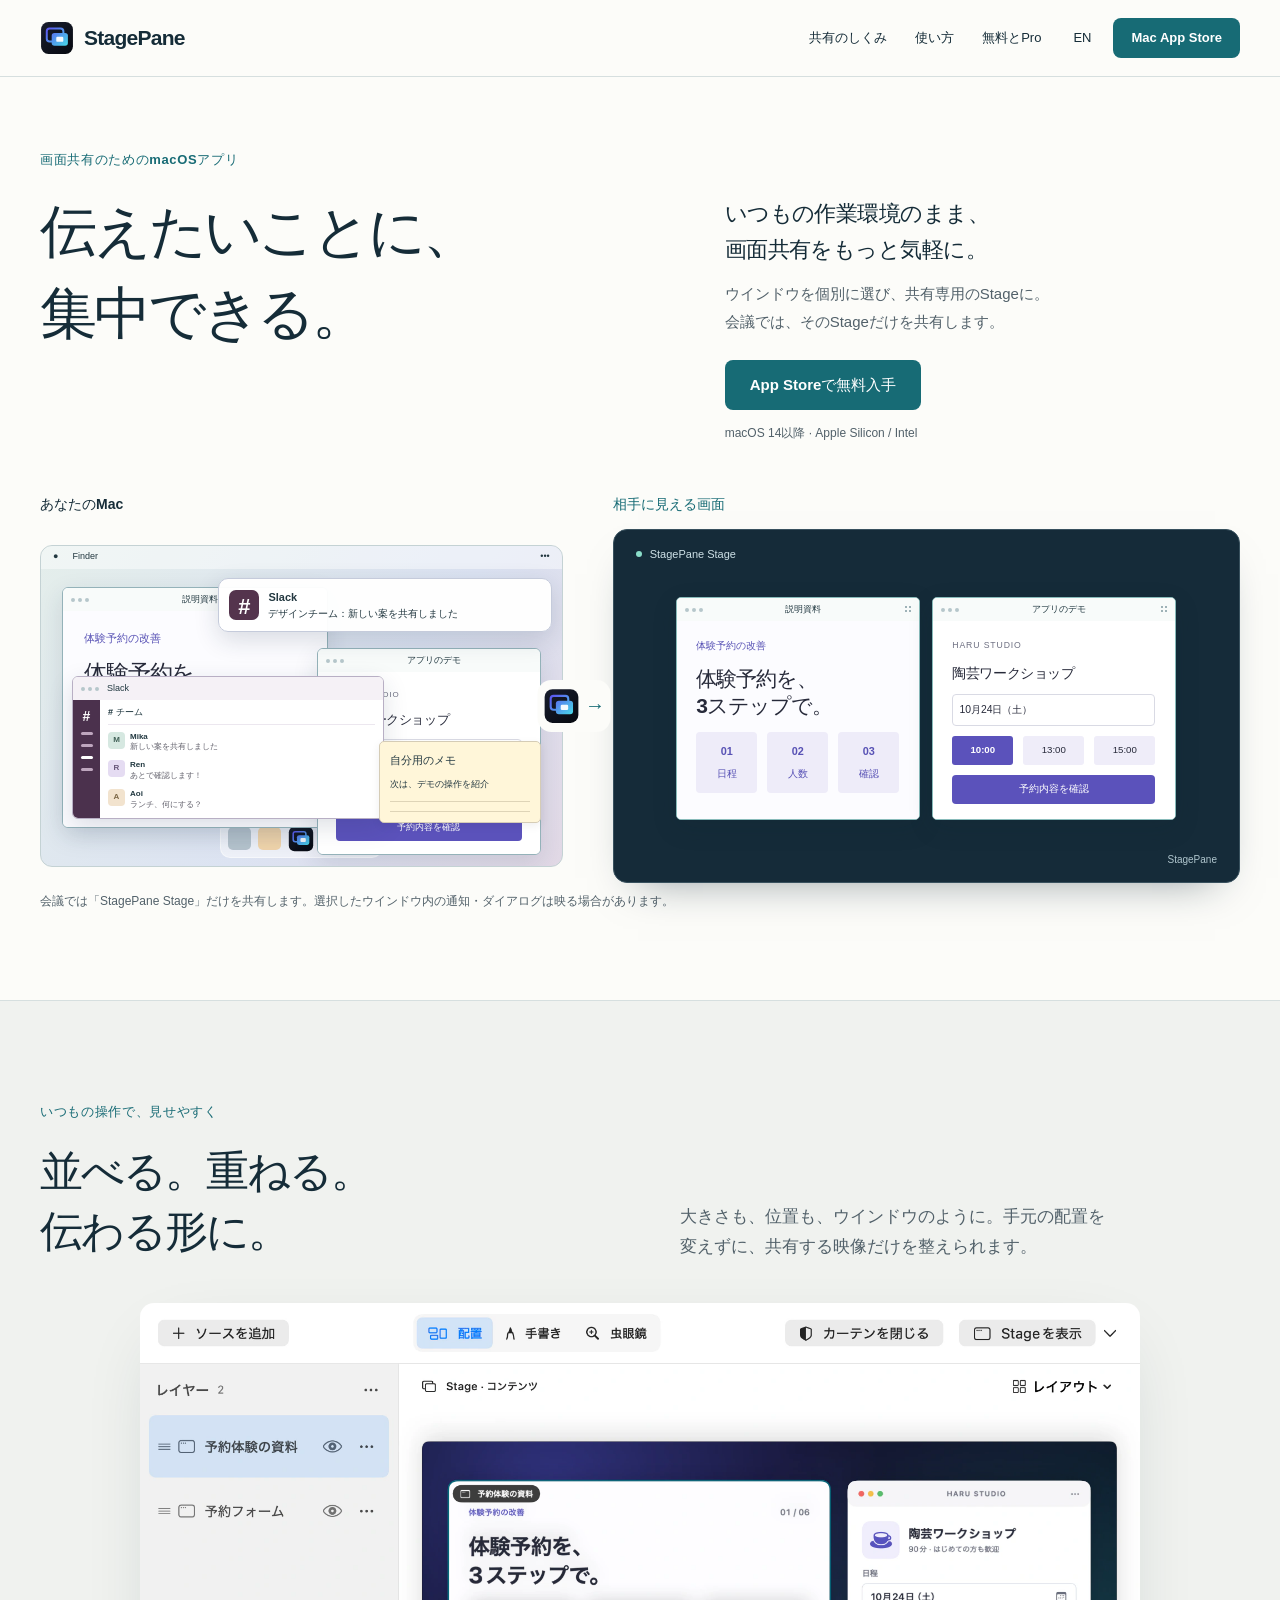
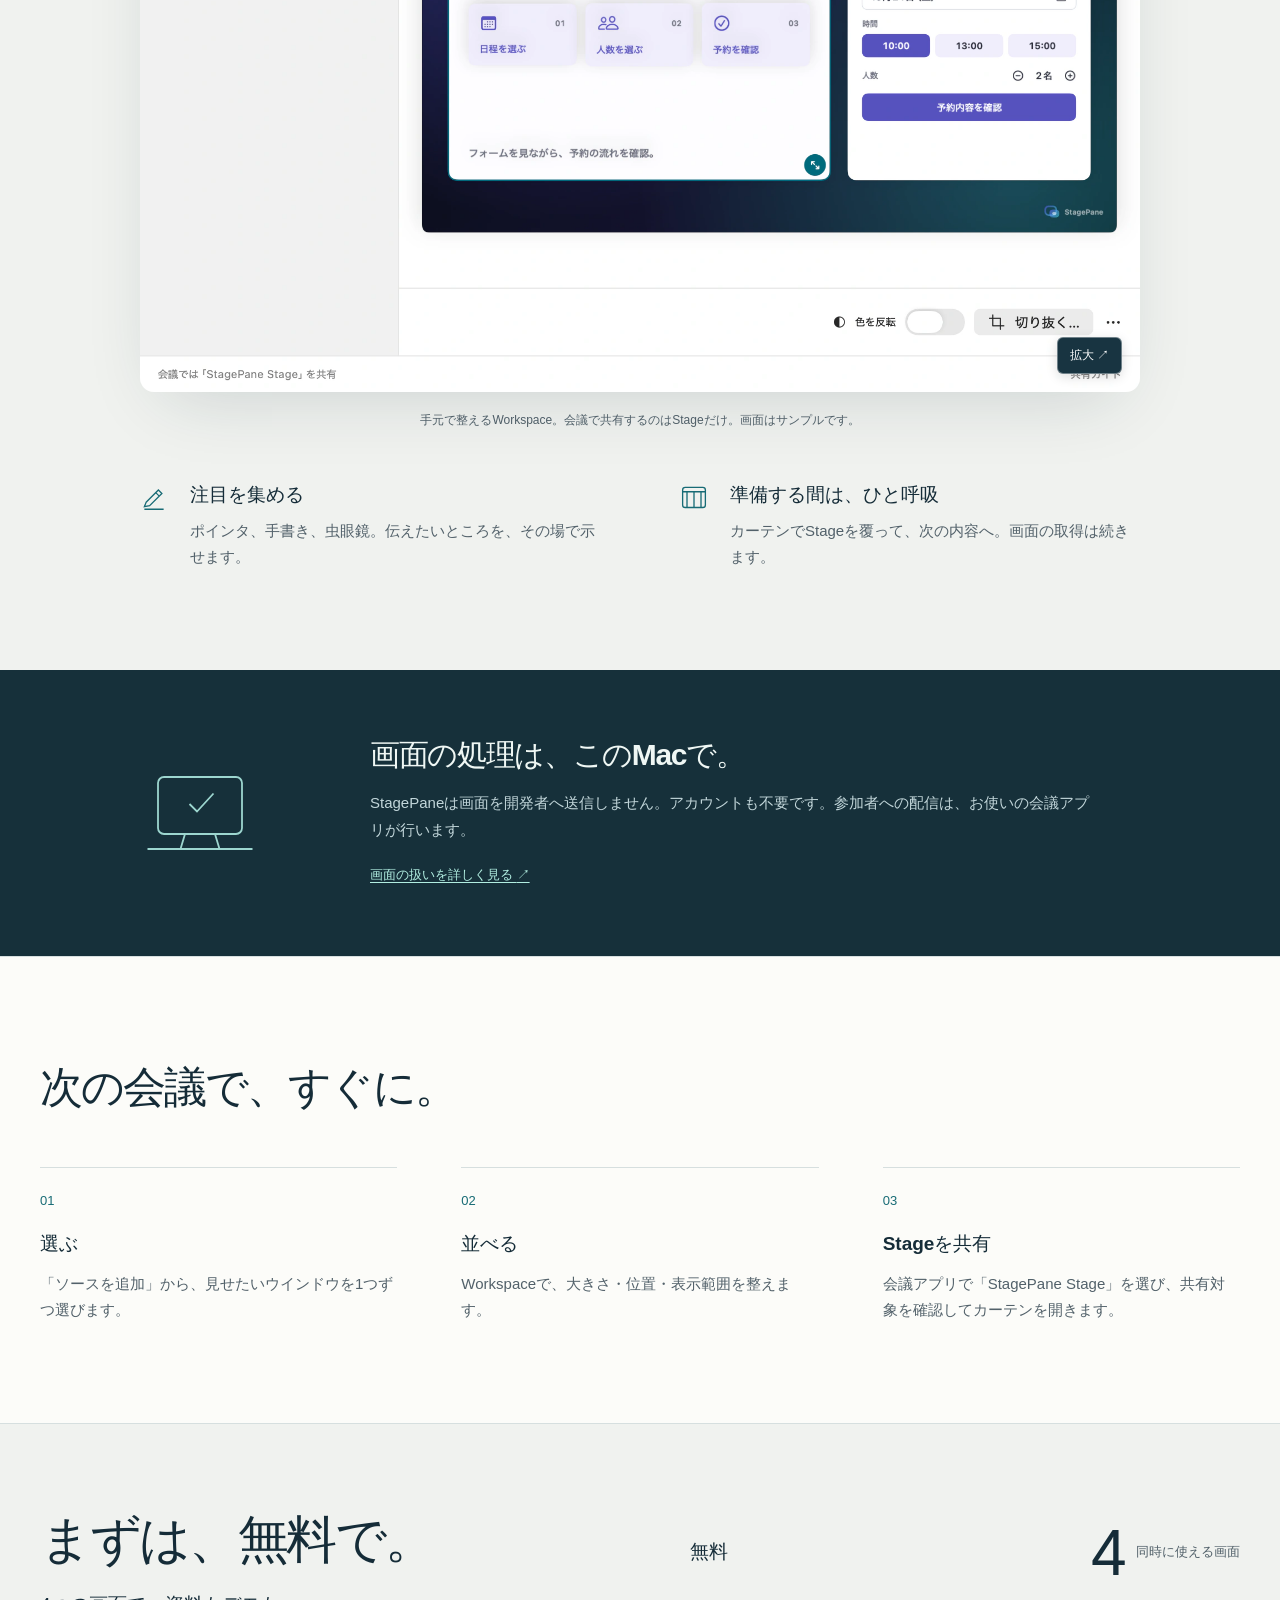
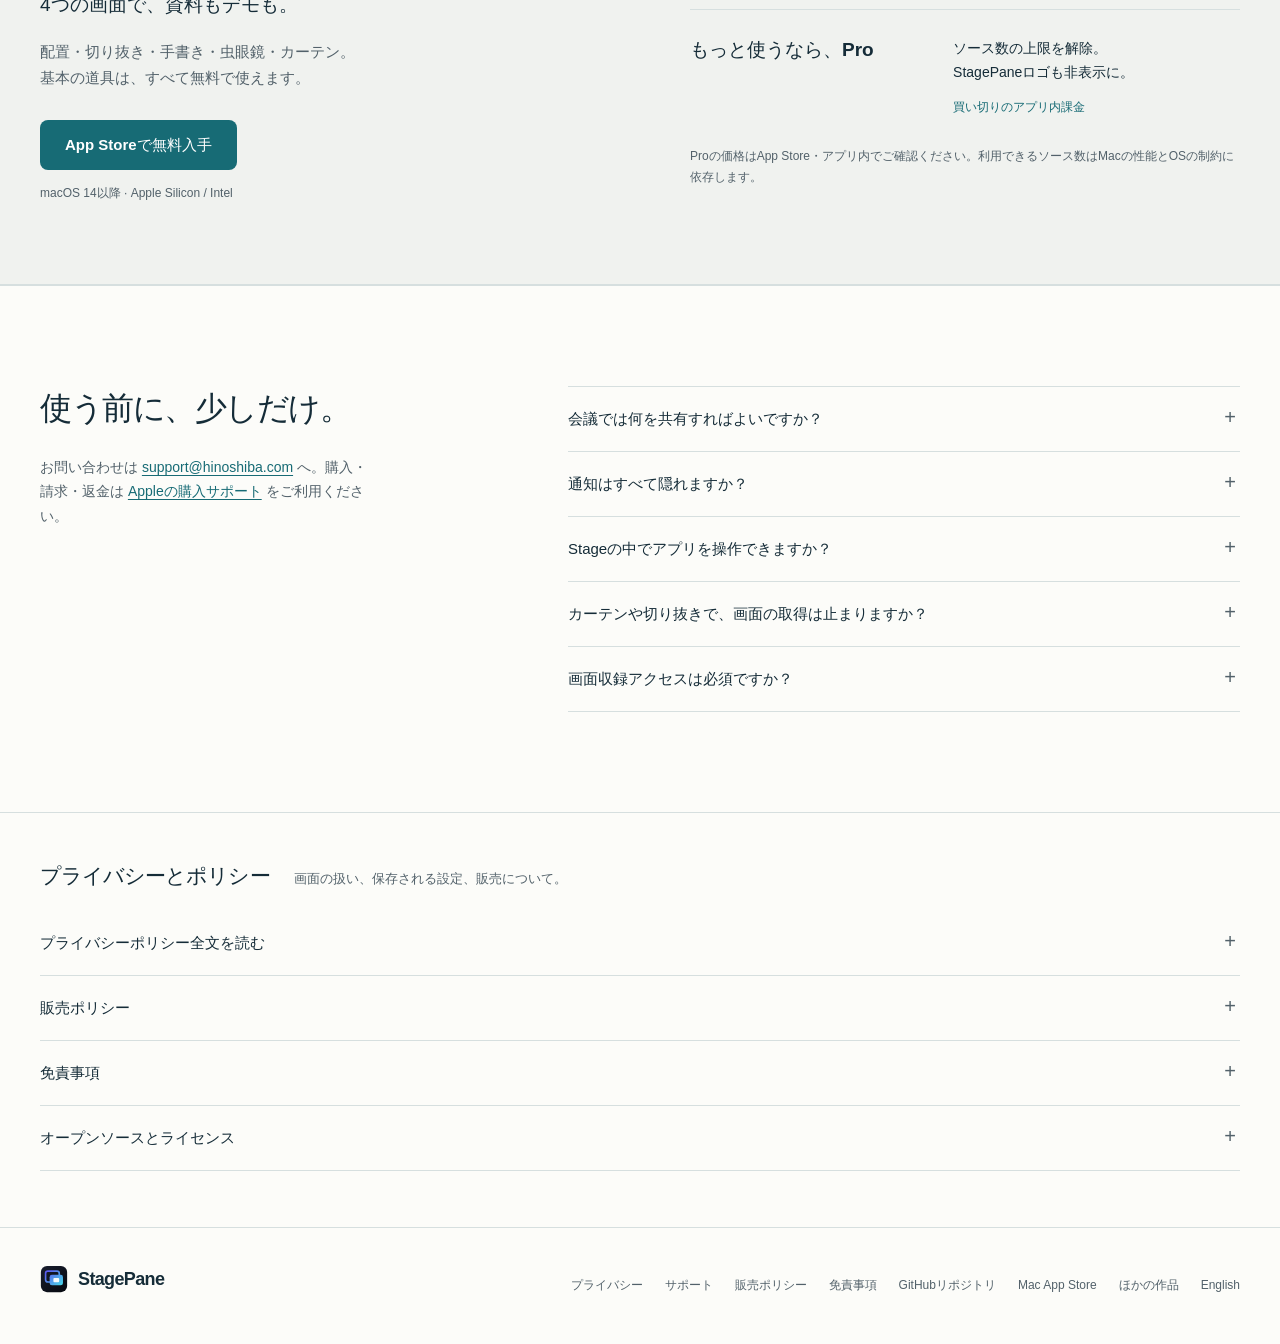
==== commit f5f9ac42: "Focus homepage copy on the message behind screen sharing Signed-off-by: kai-kun-ai <261557697+kai-ku" ====
--- a/site/index.html
+++ b/site/index.html
@@ -3,7 +3,7 @@
 <head>
 <meta charset="utf-8">
 <meta name="viewport" content="width=device-width, initial-scale=1">
-<title>StagePane — 見せたいものを、ひとつの画面に。</title>
+<title>StagePane — 伝えたいことに、集中できる。</title>
 <meta name="description" data-i18n="meta-description" content="資料とデモは相手へ、Slackの通知やメモは手元に。ウインドウを個別に選んで並べ、会議ではStageだけを共有するmacOSアプリ。選択したウインドウ内の通知は映る場合があります。4ソースまで無料。">
 <meta name="theme-color" content="#fcfcf9" media="(prefers-color-scheme: light)">
 <meta name="theme-color" content="#101820" media="(prefers-color-scheme: dark)">
@@ -11,7 +11,7 @@
 <meta property="og:site_name" content="StagePane">
 <meta property="og:locale" data-i18n="meta-locale" content="ja_JP">
 <meta property="og:locale:alternate" data-i18n="meta-alternate-locale" content="en_US">
-<meta property="og:title" data-i18n="meta-title" content="StagePane — 見せたいものを、ひとつの画面に。">
+<meta property="og:title" data-i18n="meta-title" content="StagePane — 伝えたいことに、集中できる。">
 <meta property="og:description" data-i18n="meta-description" content="資料とデモは相手へ、Slackの通知やメモは手元に。ウインドウを個別に選んで並べ、会議ではStageだけを共有するmacOSアプリ。選択したウインドウ内の通知は映る場合があります。4ソースまで無料。">
 <meta property="og:url" data-i18n="meta-url" content="https://stagepane.hinoshiba.com/">
 <meta property="og:image" data-i18n="meta-image" content="https://stagepane.hinoshiba.com/assets/screenshots/ja/product-stage.webp?v=20261021-stage-lp">
@@ -20,7 +20,7 @@
 <meta property="og:image:height" content="1080">
 <meta property="og:image:alt" data-i18n="meta-image-alt" content="説明資料と予約アプリのデモを左右に並べたStageの表示例">
 <meta name="twitter:card" content="summary_large_image">
-<meta name="twitter:title" data-i18n="meta-title" content="StagePane — 見せたいものを、ひとつの画面に。">
+<meta name="twitter:title" data-i18n="meta-title" content="StagePane — 伝えたいことに、集中できる。">
 <meta name="twitter:description" data-i18n="meta-description" content="資料とデモは相手へ、Slackの通知やメモは手元に。ウインドウを個別に選んで並べ、会議ではStageだけを共有するmacOSアプリ。選択したウインドウ内の通知は映る場合があります。4ソースまで無料。">
 <meta name="twitter:image" data-i18n="meta-image" content="https://stagepane.hinoshiba.com/assets/screenshots/ja/product-stage.webp?v=20261021-stage-lp">
 <meta name="twitter:image:alt" data-i18n="meta-image-alt" content="説明資料と予約アプリのデモを左右に並べたStageの表示例">
@@ -31,7 +31,7 @@
 <link rel="icon" href="assets/StagePaneMark.svg" type="image/svg+xml">
 <link rel="stylesheet" href="styles.css?v=20261021-stage-only-demo">
 <script id="application-data" type="application/ld+json">{"@context": "https://schema.org", "@type": "SoftwareApplication", "name": "StagePane", "applicationCategory": "ProductivityApplication", "operatingSystem": "macOS 14 or later", "description": "資料とデモは相手へ、Slackの通知やメモは手元に。ウインドウを個別に選んで並べ、会議ではStageだけを共有するmacOSアプリ。選択したウインドウ内の通知は映る場合があります。4ソースまで無料。", "url": "https://stagepane.hinoshiba.com/", "sameAs": "https://github.com/hinoshiba/StagePane", "license": "https://www.apache.org/licenses/LICENSE-2.0"}</script>
-<script defer src="site.js?v=20261021-stage-only-demo"></script>
+<script defer src="site.js?v=20261021-hero-message"></script>
 <script defer src="sharing-demo.js?v=20261021-stage-only-demo"></script>
 </head><body>
 <a data-i18n="skip" href="#main" class="skip-link">本文へ移動</a>
@@ -53,7 +53,7 @@
 <main id="main">
 <section class="hero shell" id="top">
 <p class="eyebrow" data-i18n="eyebrow">画面共有のためのmacOSアプリ</p>
-<div class="hero-grid"><h1 data-i18n="hero-title">見せたいものを、<br>ひとつの画面に。</h1><div class="hero-copy"><p class="hero-lead" data-i18n="hero-lead">資料とデモは、相手へ。<br>Slackの通知や個人メモは、手元に。</p><p class="hero-description" data-i18n="hero-description">ウインドウを個別に選び、共有専用のStageに。<br>会議では、そのStageだけを共有します。</p><div class="hero-actions"><a class="button button-primary" href="https://apps.apple.com/jp/app/id6802005741" data-i18n="store-cta">App Storeで無料入手</a></div><p class="compatibility" data-i18n="compatibility">macOS 14以降 · Apple Silicon / Intel</p></div></div>
+<div class="hero-grid"><h1 data-i18n="hero-title">伝えたいことに、<br>集中できる。</h1><div class="hero-copy"><p class="hero-lead" data-i18n="hero-lead">いつもの作業環境のまま、<br>画面共有をもっと気軽に。</p><p class="hero-description" data-i18n="hero-description">ウインドウを個別に選び、共有専用のStageに。<br>会議では、そのStageだけを共有します。</p><div class="hero-actions"><a class="button button-primary" href="https://apps.apple.com/jp/app/id6802005741" data-i18n="store-cta">App Storeで無料入手</a></div><p class="compatibility" data-i18n="compatibility">macOS 14以降 · Apple Silicon / Intel</p></div></div>
 </section>
 <section class="sharing-section shell" id="features" aria-labelledby="sharing-title">
 <span class="anchor-alias" id="examples" aria-hidden="true"></span>
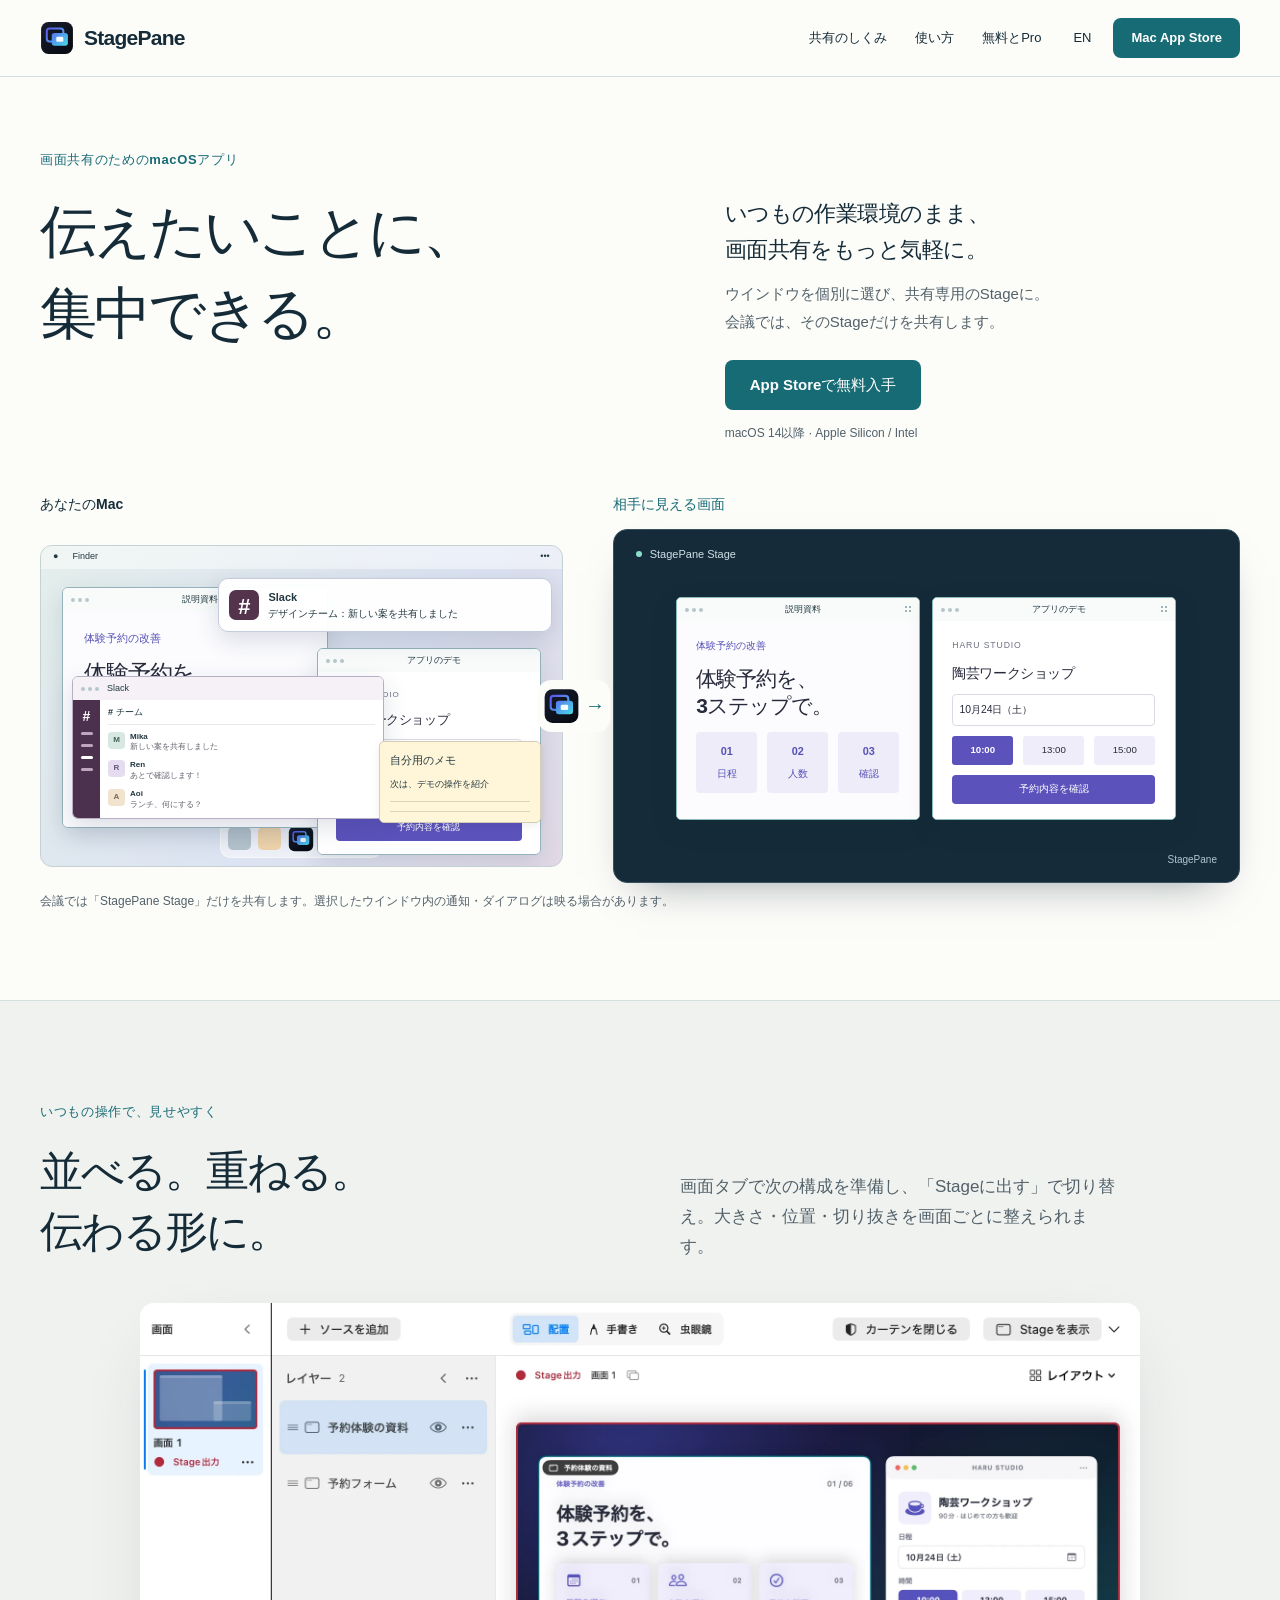
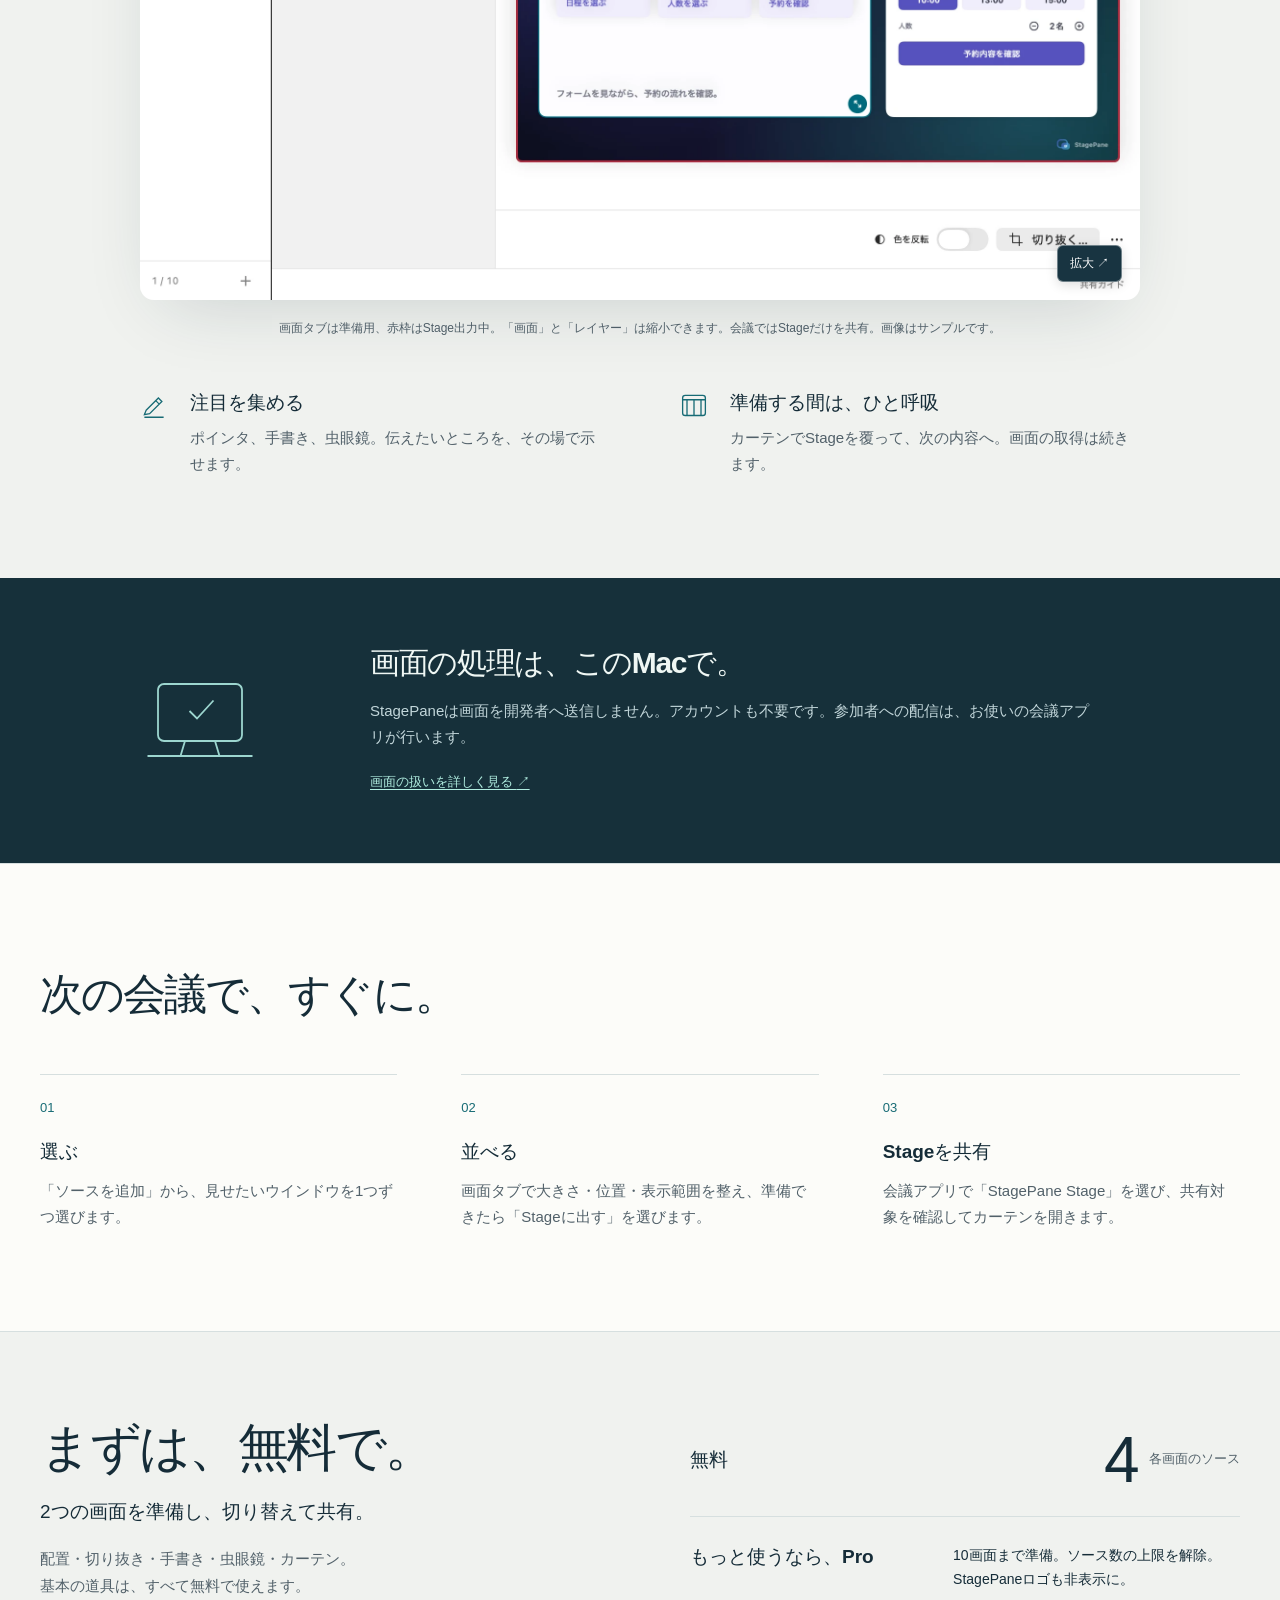
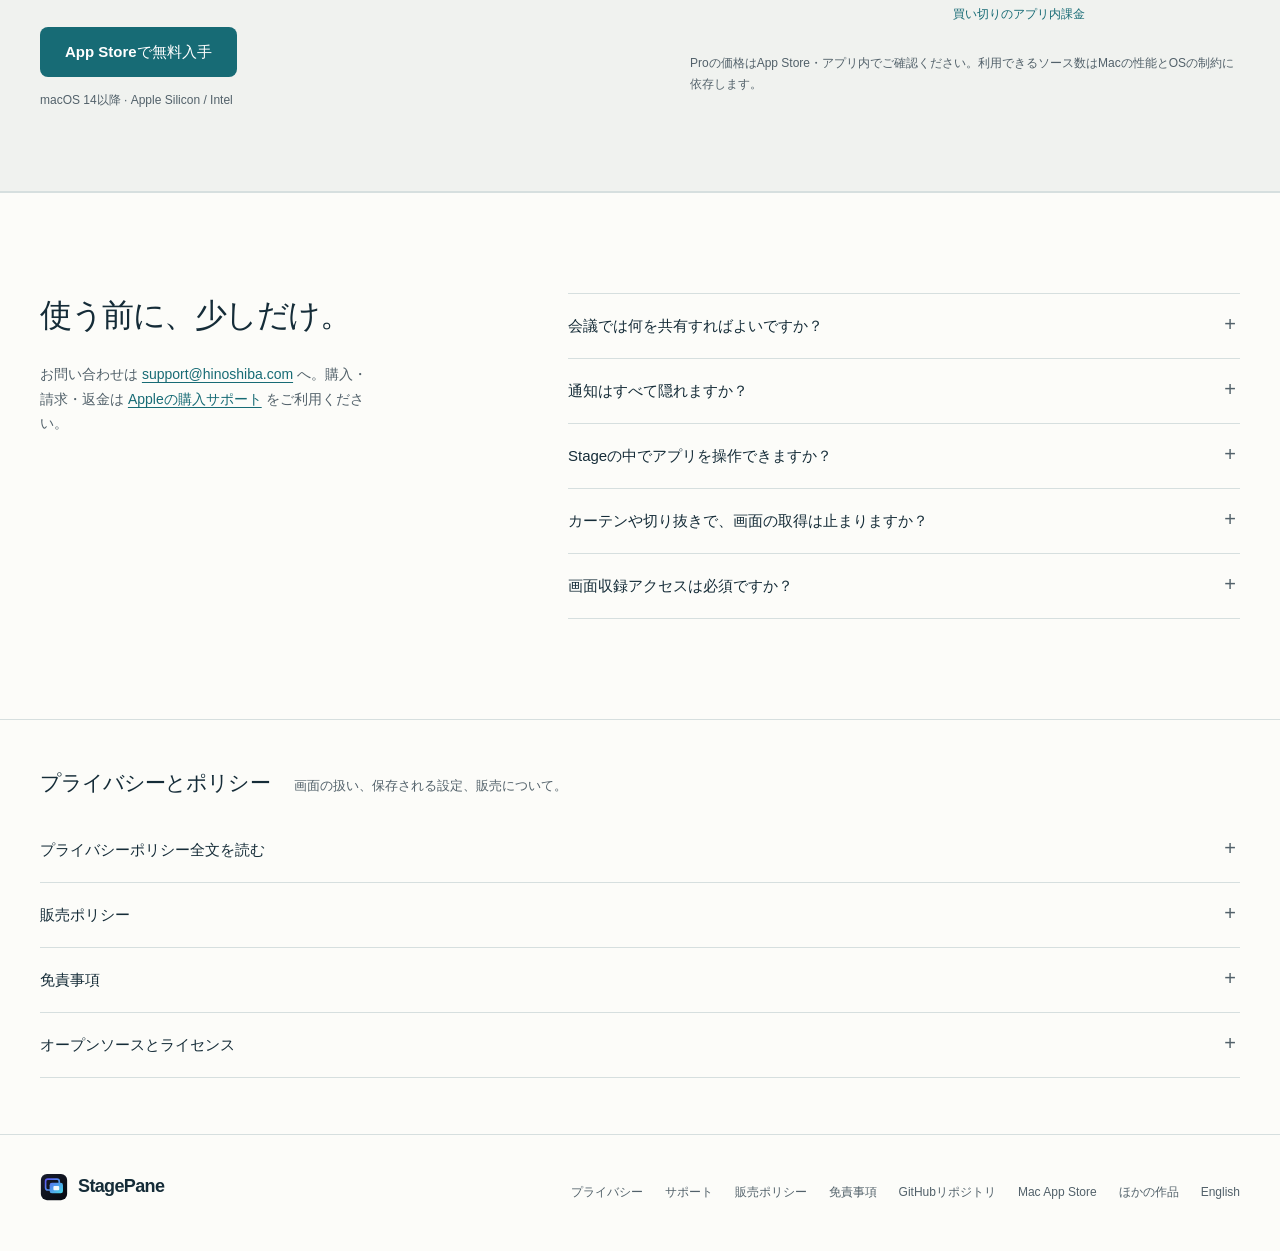
==== commit 61795c2d: "Prepare StagePane 0.5.0 build 14 with screen tabs and shared inputs Signed-off-by: kai-kun-ai <kai.o" ====
--- a/site/index.html
+++ b/site/index.html
@@ -4,7 +4,7 @@
 <meta charset="utf-8">
 <meta name="viewport" content="width=device-width, initial-scale=1">
 <title>StagePane — 伝えたいことに、集中できる。</title>
-<meta name="description" data-i18n="meta-description" content="資料とデモは相手へ、Slackの通知やメモは手元に。ウインドウを個別に選んで並べ、会議ではStageだけを共有するmacOSアプリ。選択したウインドウ内の通知は映る場合があります。4ソースまで無料。">
+<meta name="description" data-i18n="meta-description" content="資料とデモは相手へ、Slackの通知やメモは手元に。ウインドウを個別に選んで並べ、会議ではStageだけを共有するmacOSアプリ。選択したウインドウ内の通知は映る場合があります。2画面・各4ソースまで無料。">
 <meta name="theme-color" content="#fcfcf9" media="(prefers-color-scheme: light)">
 <meta name="theme-color" content="#101820" media="(prefers-color-scheme: dark)">
 <meta property="og:type" content="website">
@@ -12,17 +12,17 @@
 <meta property="og:locale" data-i18n="meta-locale" content="ja_JP">
 <meta property="og:locale:alternate" data-i18n="meta-alternate-locale" content="en_US">
 <meta property="og:title" data-i18n="meta-title" content="StagePane — 伝えたいことに、集中できる。">
-<meta property="og:description" data-i18n="meta-description" content="資料とデモは相手へ、Slackの通知やメモは手元に。ウインドウを個別に選んで並べ、会議ではStageだけを共有するmacOSアプリ。選択したウインドウ内の通知は映る場合があります。4ソースまで無料。">
+<meta property="og:description" data-i18n="meta-description" content="資料とデモは相手へ、Slackの通知やメモは手元に。ウインドウを個別に選んで並べ、会議ではStageだけを共有するmacOSアプリ。選択したウインドウ内の通知は映る場合があります。2画面・各4ソースまで無料。">
 <meta property="og:url" data-i18n="meta-url" content="https://stagepane.hinoshiba.com/">
-<meta property="og:image" data-i18n="meta-image" content="https://stagepane.hinoshiba.com/assets/screenshots/ja/product-stage.webp?v=20261021-stage-lp">
+<meta property="og:image" data-i18n="meta-image" content="https://stagepane.hinoshiba.com/assets/screenshots/ja/product-stage.webp?v=20261107-screen-tabs">
 <meta property="og:image:type" content="image/webp">
 <meta property="og:image:width" content="1920">
 <meta property="og:image:height" content="1080">
 <meta property="og:image:alt" data-i18n="meta-image-alt" content="説明資料と予約アプリのデモを左右に並べたStageの表示例">
 <meta name="twitter:card" content="summary_large_image">
 <meta name="twitter:title" data-i18n="meta-title" content="StagePane — 伝えたいことに、集中できる。">
-<meta name="twitter:description" data-i18n="meta-description" content="資料とデモは相手へ、Slackの通知やメモは手元に。ウインドウを個別に選んで並べ、会議ではStageだけを共有するmacOSアプリ。選択したウインドウ内の通知は映る場合があります。4ソースまで無料。">
-<meta name="twitter:image" data-i18n="meta-image" content="https://stagepane.hinoshiba.com/assets/screenshots/ja/product-stage.webp?v=20261021-stage-lp">
+<meta name="twitter:description" data-i18n="meta-description" content="資料とデモは相手へ、Slackの通知やメモは手元に。ウインドウを個別に選んで並べ、会議ではStageだけを共有するmacOSアプリ。選択したウインドウ内の通知は映る場合があります。2画面・各4ソースまで無料。">
+<meta name="twitter:image" data-i18n="meta-image" content="https://stagepane.hinoshiba.com/assets/screenshots/ja/product-stage.webp?v=20261107-screen-tabs">
 <meta name="twitter:image:alt" data-i18n="meta-image-alt" content="説明資料と予約アプリのデモを左右に並べたStageの表示例">
 <link rel="canonical" data-i18n="canonical" href="https://stagepane.hinoshiba.com/">
 <link rel="alternate" hreflang="ja" href="https://stagepane.hinoshiba.com/">
@@ -30,7 +30,7 @@
 <link rel="alternate" hreflang="x-default" href="https://stagepane.hinoshiba.com/">
 <link rel="icon" href="assets/StagePaneMark.svg" type="image/svg+xml">
 <link rel="stylesheet" href="styles.css?v=20261021-stage-only-demo">
-<script id="application-data" type="application/ld+json">{"@context": "https://schema.org", "@type": "SoftwareApplication", "name": "StagePane", "applicationCategory": "ProductivityApplication", "operatingSystem": "macOS 14 or later", "description": "資料とデモは相手へ、Slackの通知やメモは手元に。ウインドウを個別に選んで並べ、会議ではStageだけを共有するmacOSアプリ。選択したウインドウ内の通知は映る場合があります。4ソースまで無料。", "url": "https://stagepane.hinoshiba.com/", "sameAs": "https://github.com/hinoshiba/StagePane", "license": "https://www.apache.org/licenses/LICENSE-2.0"}</script>
+<script id="application-data" type="application/ld+json">{"@context": "https://schema.org", "@type": "SoftwareApplication", "name": "StagePane", "applicationCategory": "ProductivityApplication", "operatingSystem": "macOS 14 or later", "description": "資料とデモは相手へ、Slackの通知やメモは手元に。ウインドウを個別に選んで並べ、会議ではStageだけを共有するmacOSアプリ。選択したウインドウ内の通知は映る場合があります。2画面・各4ソースまで無料。", "url": "https://stagepane.hinoshiba.com/", "sameAs": "https://github.com/hinoshiba/StagePane", "license": "https://www.apache.org/licenses/LICENSE-2.0"}</script>
 <script defer src="site.js?v=20261021-hero-message"></script>
 <script defer src="sharing-demo.js?v=20261021-stage-only-demo"></script>
 </head><body>
@@ -76,12 +76,12 @@
 <figcaption><p class="sr-only" data-i18n="diagram-description">手元の説明資料とアプリのデモだけをStageに配置。選んでいないSlackの通知と個人メモは、手元の画面に残ります。</p><p class="scope-note" data-i18n="demo-condition">会議では「StagePane Stage」だけを共有します。選択したウインドウ内の通知・ダイアログは映る場合があります。</p></figcaption>
 </figure></section>
 <section class="section layout-section" id="workspace-proof"><div class="shell">
-<div class="section-intro"><div><p class="eyebrow" data-i18n="layout-eyebrow">いつもの操作で、見せやすく</p><h2 data-i18n="layout-title">並べる。重ねる。<br>伝わる形に。</h2></div><p class="section-lead" data-i18n="layout-copy">大きさも、位置も、ウインドウのように。手元の配置を変えずに、共有する映像だけを整えられます。</p></div>
-<figure class="workspace-showcase"><a data-preview="product-workspace" data-i18n="workspace-zoom" href="assets/screenshots/ja/product-workspace-light.webp?v=20261021-stage-lp" aria-label="画像を拡大: 2つのレイヤーを並べたWorkspace。左にレイヤー一覧、右に資料と予約アプリの合成画面"><picture><source media="(prefers-color-scheme: dark)" data-i18n="workspace-dark" srcset="assets/screenshots/ja/product-workspace-dark.webp?v=20261021-stage-lp"><img data-i18n="workspace-image" src="assets/screenshots/ja/product-workspace-light.webp?v=20261021-stage-lp" alt="2つのレイヤーを並べたWorkspace。左にレイヤー一覧、右に資料と予約アプリの合成画面" width="1800" height="1240" loading="lazy" decoding="async"></picture><span class="zoom-label" data-i18n="image-zoom">拡大 ↗</span></a><figcaption data-i18n="workspace-caption">手元で整えるWorkspace。会議で共有するのはStageだけ。画面はサンプルです。</figcaption></figure>
+<div class="section-intro"><div><p class="eyebrow" data-i18n="layout-eyebrow">いつもの操作で、見せやすく</p><h2 data-i18n="layout-title">並べる。重ねる。<br>伝わる形に。</h2></div><p class="section-lead" data-i18n="layout-copy">画面タブで次の構成を準備し、「Stageに出す」で切り替え。大きさ・位置・切り抜きを画面ごとに整えられます。</p></div>
+<figure class="workspace-showcase"><a data-preview="product-workspace" data-i18n="workspace-zoom" href="assets/screenshots/ja/product-workspace-light.webp?v=20261107-screen-tabs" aria-label="画像を拡大: 2つのレイヤーを並べたWorkspace。左に画面タブとレイヤー一覧、右に資料と予約アプリの合成画面"><picture><source media="(prefers-color-scheme: dark)" data-i18n="workspace-dark" srcset="assets/screenshots/ja/product-workspace-dark.webp?v=20261107-screen-tabs"><img data-i18n="workspace-image" src="assets/screenshots/ja/product-workspace-light.webp?v=20261107-screen-tabs" alt="2つのレイヤーを並べたWorkspace。左に画面タブとレイヤー一覧、右に資料と予約アプリの合成画面" width="2080" height="1240" loading="lazy" decoding="async"></picture><span class="zoom-label" data-i18n="image-zoom">拡大 ↗</span></a><figcaption data-i18n="workspace-caption">画面タブは準備用、赤枠はStage出力中。「画面」と「レイヤー」は縮小できます。会議ではStageだけを共有。画像はサンプルです。</figcaption></figure>
 <div class="tool-notes"><div><svg viewBox="0 0 32 32" aria-hidden="true"><path d="m7 22 14-14 4 4-14 14-6 1zM18 11l4 4M5 30h22"/></svg><div><h3 data-i18n="explain-title">注目を集める</h3><p data-i18n="explain-copy">ポインタ、手書き、虫眼鏡。伝えたいところを、その場で示せます。</p></div></div><div><svg viewBox="0 0 32 32" aria-hidden="true"><rect x="3" y="5" width="26" height="23" rx="3"/><path d="M3 10h26M8 10v18M16 10v18M24 10v18"/></svg><div><h3 data-i18n="curtain-title">準備する間は、ひと呼吸</h3><p data-i18n="curtain-copy">カーテンでStageを覆って、次の内容へ。画面の取得は続きます。</p></div></div></div>
 </div></section>
 <section class="local-section"><div class="shell local-grid"><div class="local-symbol" aria-hidden="true"><svg viewBox="0 0 80 80"><rect x="12" y="16" width="56" height="38" rx="4"/><path d="M5 64h70M30 54l-3 10M50 54l3 10m-20-30 5 5 11-12"/></svg></div><div><h2 data-i18n="local-title">画面の処理は、このMacで。</h2><p data-i18n="local-copy">StagePaneは画面を開発者へ送信しません。アカウントも不要です。参加者への配信は、お使いの会議アプリが行います。</p><a class="text-link" href="#privacy" data-i18n="local-link">画面の扱いを詳しく見る <span aria-hidden="true">↗</span></a></div></div></section>
-<section class="section" id="how-it-works"><div class="shell"><h2 data-i18n="workflow-title">次の会議で、すぐに。</h2><ol class="steps"><li><h3 data-i18n="step-1">選ぶ</h3><p data-i18n="step-1-copy">「ソースを追加」から、見せたいウインドウを1つずつ選びます。</p></li><li><h3 data-i18n="step-2">並べる</h3><p data-i18n="step-2-copy">Workspaceで、大きさ・位置・表示範囲を整えます。</p></li><li><h3 data-i18n="step-3">Stageを共有</h3><p data-i18n="step-3-copy">会議アプリで「StagePane Stage」を選び、共有対象を確認してカーテンを開きます。</p></li></ol></div></section><section class="plans-section" id="plans"><div class="shell plans-grid"><div><h2 data-i18n="plan-title">まずは、無料で。</h2><p class="plan-intro" data-i18n="plan-intro">4つの画面で、資料もデモも。</p><p class="plan-common" data-i18n="plan-common">配置・切り抜き・手書き・虫眼鏡・カーテン。<br>基本の道具は、すべて無料で使えます。</p><a class="button button-primary" href="https://apps.apple.com/jp/app/id6802005741" data-i18n="store-cta">App Storeで無料入手</a><p class="compatibility" data-i18n="compatibility">macOS 14以降 · Apple Silicon / Intel</p></div><div class="plan-details"><div class="free-plan"><h3 data-i18n="plan-free-label">無料</h3><div class="source-count"><strong>4</strong><span data-i18n="plan-source-unit">同時に使える画面</span></div></div><div class="pro-plan"><h3 data-i18n="plan-pro-label">もっと使うなら、Pro</h3><p data-i18n="plan-pro-description">ソース数の上限を解除。<br>StagePaneロゴも非表示に。</p><p class="purchase-type" data-i18n="plan-one-time">買い切りのアプリ内課金</p></div><p class="plan-note" data-i18n="plan-note">Proの価格はApp Store・アプリ内でご確認ください。利用できるソース数はMacの性能とOSの制約に依存します。</p></div></div></section><section class="section" id="support"><div class="shell support-grid"><div><h2 data-i18n="faq-title">使う前に、少しだけ。</h2><p class="support-direct" data-i18n="support-direct">お問い合わせは <a class="contact-link" href="mailto:support@hinoshiba.com">support@hinoshiba.com</a> へ。購入・請求・返金は <a class="contact-link" href="https://support.apple.com/billing">Appleの購入サポート</a> をご利用ください。</p></div><div class="faq-list"><details><summary data-i18n="faq-share">会議では何を共有すればよいですか？</summary><p data-i18n="faq-share-copy">会議アプリで「StagePane Stage」ウインドウを選んでください。Workspaceは手元の編集用です。アプリ全体や画面全体を共有するとWorkspaceも映る場合があるため、共有対象を確認してください。</p></details><details><summary data-i18n="faq-notifications">通知はすべて隠れますか？</summary><p data-i18n="faq-notifications-copy">通知を自動で削除する機能ではありません。ウインドウを個別に選び、会議では「StagePane Stage」だけを共有すると、選択外の別アプリの通知はStageに含まれません。画面全体・アプリ全体を選んだ場合や、選択したウインドウ内の通知・ダイアログは共有されることがあります。</p></details><details><summary data-i18n="faq-interact">Stageの中でアプリを操作できますか？</summary><p data-i18n="faq-interact-copy">アプリ自体の操作は元のウインドウで行います。Workspaceでは、共有する映像の位置・大きさ・重なりを調整できます。</p></details><details><summary data-i18n="faq-curtain">カーテンや切り抜きで、画面の取得は止まりますか？</summary><p data-i18n="faq-curtain-copy">カーテンはStageを覆い、切り抜きは表示範囲を変えます。どちらも選択したソースの取得は続きます。取得を終了するときは「すべて停止」を使ってください。</p></details><details><summary data-i18n="faq-access">画面収録アクセスは必須ですか？</summary><p data-i18n="faq-access-copy">アプリ全体の画面収録アクセスは任意です。初回の案内を閉じても、Appleの選択画面で選んだ内容を共有できます。macOSによるソース選択や共有の確認は、その都度表示されることがあります。</p></details></div></div></section><section class="section" id="privacy"><div class="shell">
+<section class="section" id="how-it-works"><div class="shell"><h2 data-i18n="workflow-title">次の会議で、すぐに。</h2><ol class="steps"><li><h3 data-i18n="step-1">選ぶ</h3><p data-i18n="step-1-copy">「ソースを追加」から、見せたいウインドウを1つずつ選びます。</p></li><li><h3 data-i18n="step-2">並べる</h3><p data-i18n="step-2-copy">画面タブで大きさ・位置・表示範囲を整え、準備できたら「Stageに出す」を選びます。</p></li><li><h3 data-i18n="step-3">Stageを共有</h3><p data-i18n="step-3-copy">会議アプリで「StagePane Stage」を選び、共有対象を確認してカーテンを開きます。</p></li></ol></div></section><section class="plans-section" id="plans"><div class="shell plans-grid"><div><h2 data-i18n="plan-title">まずは、無料で。</h2><p class="plan-intro" data-i18n="plan-intro">2つの画面を準備し、切り替えて共有。</p><p class="plan-common" data-i18n="plan-common">配置・切り抜き・手書き・虫眼鏡・カーテン。<br>基本の道具は、すべて無料で使えます。</p><a class="button button-primary" href="https://apps.apple.com/jp/app/id6802005741" data-i18n="store-cta">App Storeで無料入手</a><p class="compatibility" data-i18n="compatibility">macOS 14以降 · Apple Silicon / Intel</p></div><div class="plan-details"><div class="free-plan"><h3 data-i18n="plan-free-label">無料</h3><div class="source-count"><strong>4</strong><span data-i18n="plan-source-unit">各画面のソース</span></div></div><div class="pro-plan"><h3 data-i18n="plan-pro-label">もっと使うなら、Pro</h3><p data-i18n="plan-pro-description">10画面まで準備。ソース数の上限を解除。<br>StagePaneロゴも非表示に。</p><p class="purchase-type" data-i18n="plan-one-time">買い切りのアプリ内課金</p></div><p class="plan-note" data-i18n="plan-note">Proの価格はApp Store・アプリ内でご確認ください。利用できるソース数はMacの性能とOSの制約に依存します。</p></div></div></section><section class="section" id="support"><div class="shell support-grid"><div><h2 data-i18n="faq-title">使う前に、少しだけ。</h2><p class="support-direct" data-i18n="support-direct">お問い合わせは <a class="contact-link" href="mailto:support@hinoshiba.com">support@hinoshiba.com</a> へ。購入・請求・返金は <a class="contact-link" href="https://support.apple.com/billing">Appleの購入サポート</a> をご利用ください。</p></div><div class="faq-list"><details><summary data-i18n="faq-share">会議では何を共有すればよいですか？</summary><p data-i18n="faq-share-copy">会議アプリで「StagePane Stage」ウインドウを選んでください。Workspaceは手元の編集用です。アプリ全体や画面全体を共有するとWorkspaceも映る場合があるため、共有対象を確認してください。</p></details><details><summary data-i18n="faq-notifications">通知はすべて隠れますか？</summary><p data-i18n="faq-notifications-copy">通知を自動で削除する機能ではありません。ウインドウを個別に選び、会議では「StagePane Stage」だけを共有すると、選択外の別アプリの通知はStageに含まれません。画面全体・アプリ全体を選んだ場合や、選択したウインドウ内の通知・ダイアログは共有されることがあります。</p></details><details><summary data-i18n="faq-interact">Stageの中でアプリを操作できますか？</summary><p data-i18n="faq-interact-copy">アプリ自体の操作は元のウインドウで行います。Workspaceでは、共有する映像の位置・大きさ・重なりを調整できます。</p></details><details><summary data-i18n="faq-curtain">カーテンや切り抜きで、画面の取得は止まりますか？</summary><p data-i18n="faq-curtain-copy">カーテンはStageを覆い、切り抜きは表示範囲を変えます。どちらも選択したソースの取得は続きます。取得を終了するときは「すべて停止」を使ってください。</p></details><details><summary data-i18n="faq-access">画面収録アクセスは必須ですか？</summary><p data-i18n="faq-access-copy">起動時に画面収録アクセスを要求する案内は表示しません。「ソースを追加」はAppleの選択画面を開きます。任意のアプリ全体のアクセスは「設定 → アクセスとプライバシー」からmacOSへ直接要求できます。画面取得はmacOSのアクセス許可に従います。</p></details></div></div></section><section class="section" id="privacy"><div class="shell">
 <span class="anchor-alias" id="security" aria-hidden="true"></span>
 <div class="section-heading">
 <h2 data-i18n="privacy-title">プライバシーとポリシー</h2>
@@ -90,10 +90,10 @@
 <summary data-i18n="privacy-full">プライバシーポリシー全文を読む</summary>
 <div class="policy-copy">
 <p data-i18n="t98">選択した画面と手書きは、Mac上でStageを表示するために処理します。画面の配信は、利用者が選んだ会議アプリが行います。</p>
-<p data-i18n="t99">設定はMacに保存します。保存するのはStageの形状と外観、ウインドウの動作、セーフエリアガイドとStagePaneマークの設定、ポインタのスタイル・大きさ・色・グロー、カーテンの文言と文字の大きさ、手書きツールの設定、レイヤー一覧の幅、最後に選択した設定項目、Macの画面収録アクセスの初回確認が済んだかどうか、およびWorkspace・Stage・このアプリについて・Pro・Macの画面収録アクセスの各ウインドウの位置と大きさです。許可状態そのものは保存せず、macOSから確認します。Mac App Store版はこれに加えて、App Storeの評価依頼を表示する時期の判断にだけ使うローカルな3つの値（成功したセッションの回数、その最初の日付、評価依頼を最後に表示したアプリのバージョン）を保存します。画面、ソース名、Stage上のソースの配置、手書きは保存しません。手書きは作業中のメモリで扱い、「すべて停止」または終了で破棄します。「画像をコピー」はシステムのクリップボードへPNGを置き、ほかのアプリから参照できます。「PNGを保存」は選択した場所へ書き込みます。不要な画像は利用者が削除できます。</p>
+<p data-i18n="t99">設定はMacに保存します。保存するのはStageの形状と外観、ウインドウの動作、セーフエリアガイドとStagePaneマークの設定、ポインタのスタイル・大きさ・色・グロー、カーテンの文言と文字の大きさ、手書きツールの設定、レイヤー一覧の幅、「画面」と「レイヤー」の縮小状態、最後に選択した設定項目、およびWorkspace・Stage・このアプリについて・Proの各ウインドウの位置と大きさです。許可状態そのものは保存せず、macOSから確認します。Mac App Store版はこれに加えて、App Storeの評価依頼を表示する時期の判断にだけ使うローカルな3つの値（成功したセッションの回数、その最初の日付、評価依頼を最後に表示したアプリのバージョン）を保存します。画面の映像、画面グループとその名前、ソース名、Stage上のソースの配置、手書きは保存しません。手書きは作業中のメモリで扱い、「すべて停止」または終了で破棄します。「画像をコピー」はシステムのクリップボードへPNGを置き、ほかのアプリから参照できます。「PNGを保存」は選択した場所へ書き込みます。不要な画像は利用者が削除できます。</p>
 <p data-i18n="t100">開発者はアプリ内の画面や個人データを収集しません。Proの購入・復元はAppleが処理します。このサイトはGitHub Pagesで配信され、接続情報は配信事業者に処理されます。</p>
-<p data-i18n="t101">画面の選択はAppleの共有ピッカーで変更できます。切り抜きは表示範囲を変える機能で、選択したソース全体の取得範囲は変わりません。カーテンはStageの表示を覆い、取得を終了するには「すべて停止」を使います。アプリ全体のMacの画面収録アクセスは任意で、「許可する」を選んだ場合だけ要求します。macOSのシステム設定で変更でき、未許可でもピッカーで選んだ内容は共有できます。</p>
-<p data-i18n="privacy-sharing">StagePaneは、画面、手書き、その他のデータを開発者や第三者へ送信しません。このアプリはネットワークのエンタイトルメントを持たずに配布されており、アプリ自身がネットワーク接続を開くことはできません。画面はソースが動作している間だけメモリで保持し、そのソースを非表示または解除したとき、「すべて停止」を選んだとき、終了したときに解放します。画面に由来するデータで残るのは、利用者自身が「画像をコピー」「PNGを保存」で作成した画像だけで、クリップボードまたは選択した場所に残ります。Proの購入・復元はAppleが処理し、その処理に画面は一切含まれません。</p>
+<p data-i18n="t101">画面の選択はAppleの共有ピッカーで変更できます。切り抜きは表示範囲を変える機能で、選択したソース全体の取得範囲は変わりません。カーテンはStageの表示を覆い、取得を終了するには「すべて停止」を使います。アプリ全体のMacの画面収録アクセスは任意で、「設定 → アクセスとプライバシー → 画面収録アクセスを要求」から直接要求します。許可の選択はmacOSが表示・管理します。起動時の案内や許可リクエスト前の独自ダイアログはありません。選択はmacOSのシステム設定で変更できます。</p>
+<p data-i18n="privacy-sharing">StagePaneは、画面、手書き、その他のデータを開発者や第三者へ送信しません。このアプリはネットワークのエンタイトルメントを持たずに配布されており、アプリ自身がネットワーク接続を開くことはできません。映像は入力が動作している間だけメモリで保持します。「非表示」や解除はそのレイヤーの表示を消します。同じ入力を別の動作中のレイヤーや画面が使っている場合、取得と最新フレームの保持は続きます。最後の動作中のレイヤーが停止すると、共有入力と保持フレームを解放します。「すべて停止」と終了は全画面が対象です。プレビューの切り替えやカーテンでは取得を停止しません。画面に由来するデータで残るのは、利用者自身が「画像をコピー」「PNGを保存」で作成した画像だけで、クリップボードまたは選択した場所に残ります。Proの購入・復元はAppleが処理し、その処理に画面は一切含まれません。</p>
 <p data-i18n="privacy-static-en">英語版のプライバシーポリシーは、JavaScriptなしで読める<a class="contact-link" href="en/privacy/" hreflang="en" lang="en">静的ページ</a>でも公開しています。</p>
 <p><a class="contact-link" href="https://www.apple.com/legal/privacy/">Apple Privacy</a> · <a class="contact-link" href="https://docs.github.com/en/site-policy/privacy-policies/github-general-privacy-statement">GitHub Privacy</a></p>
 <p data-i18n="contact-retention">問い合わせのメールアドレスと本文は対応のために必要な期間だけ保管し、削除依頼を受け付けます。</p>
